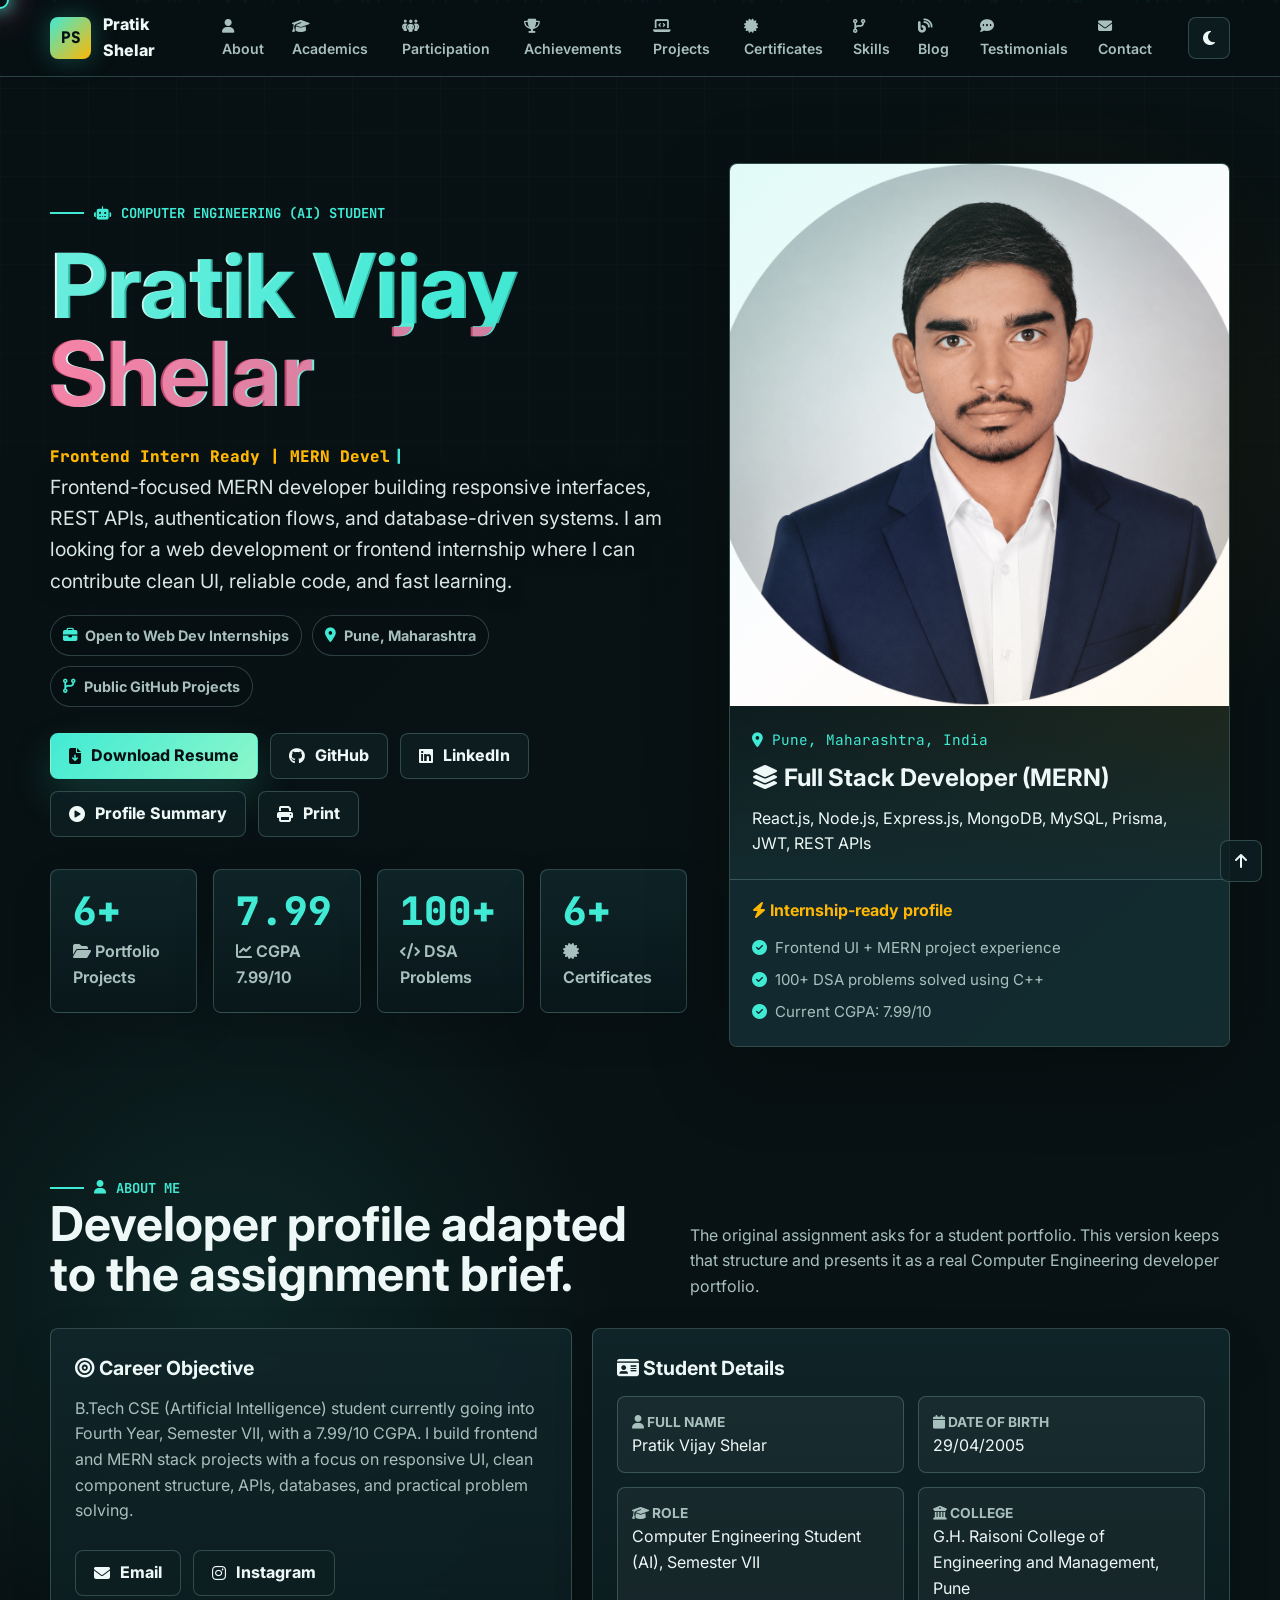
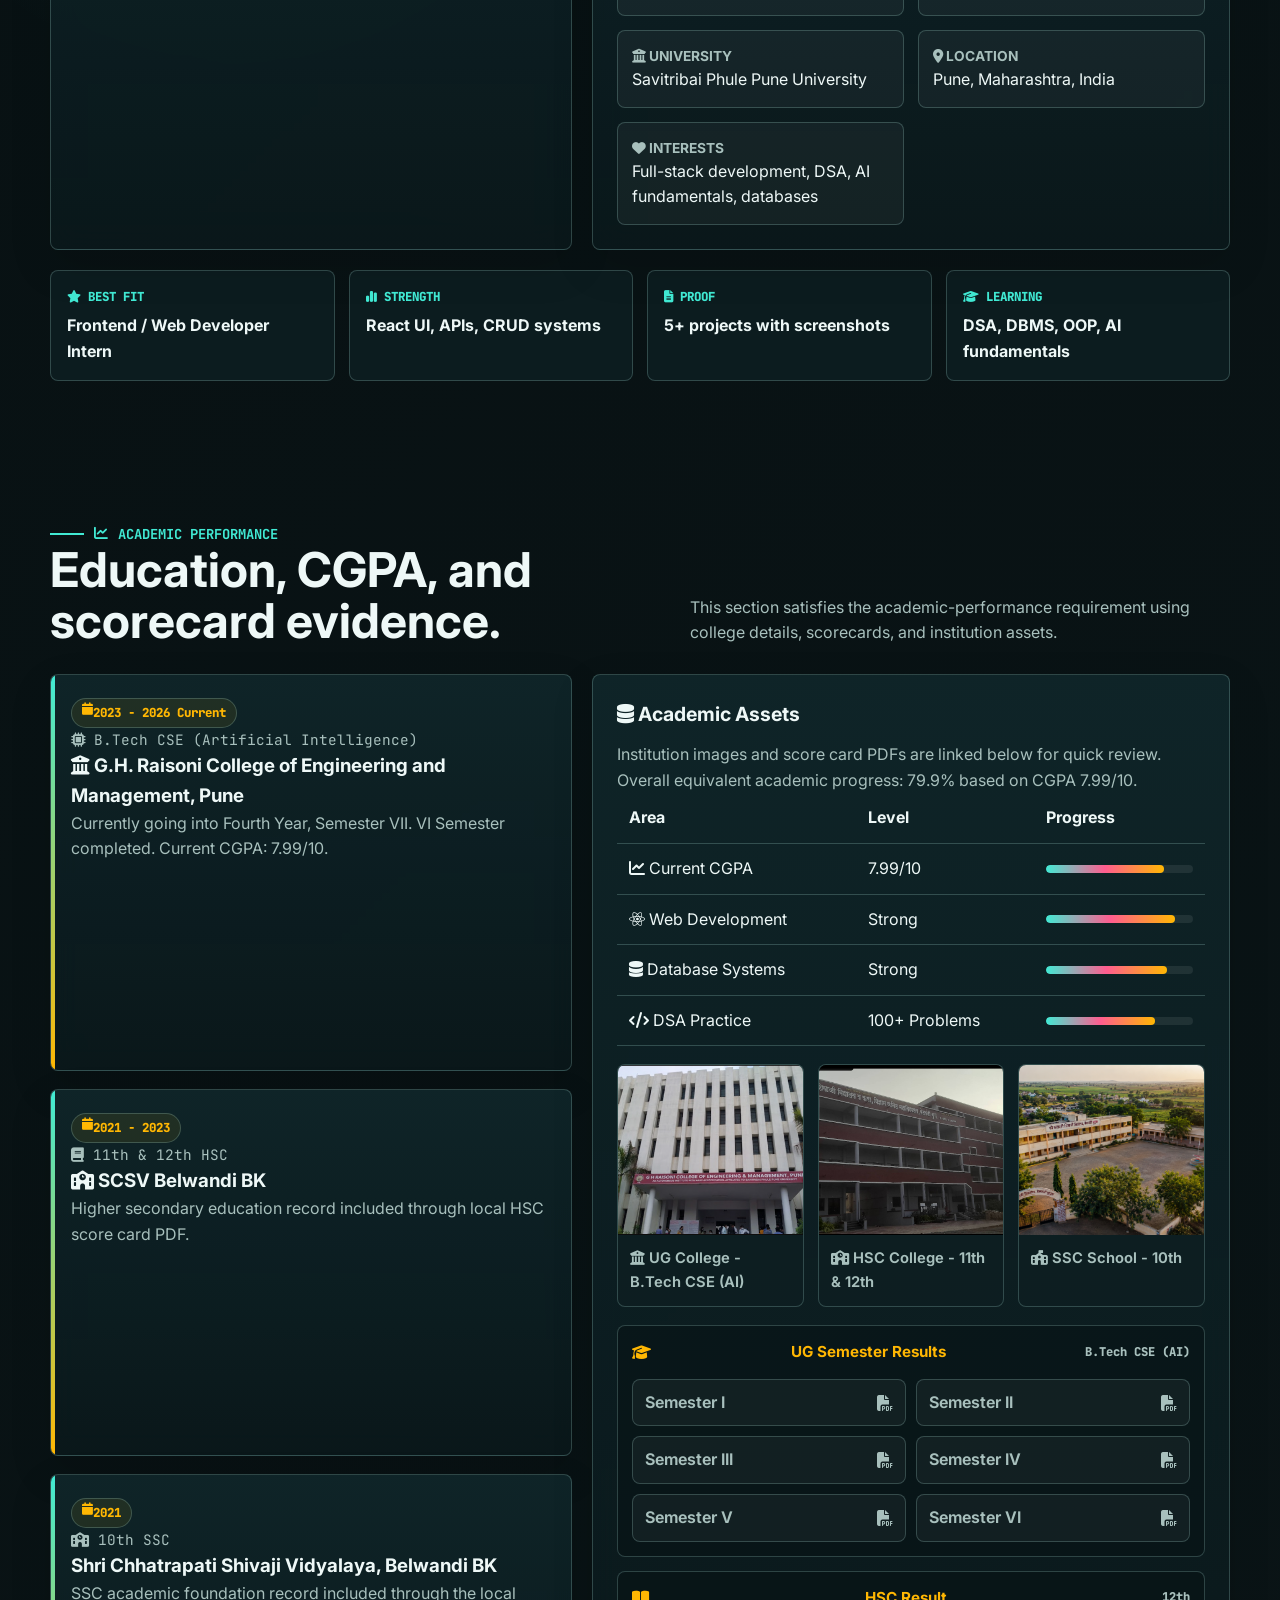
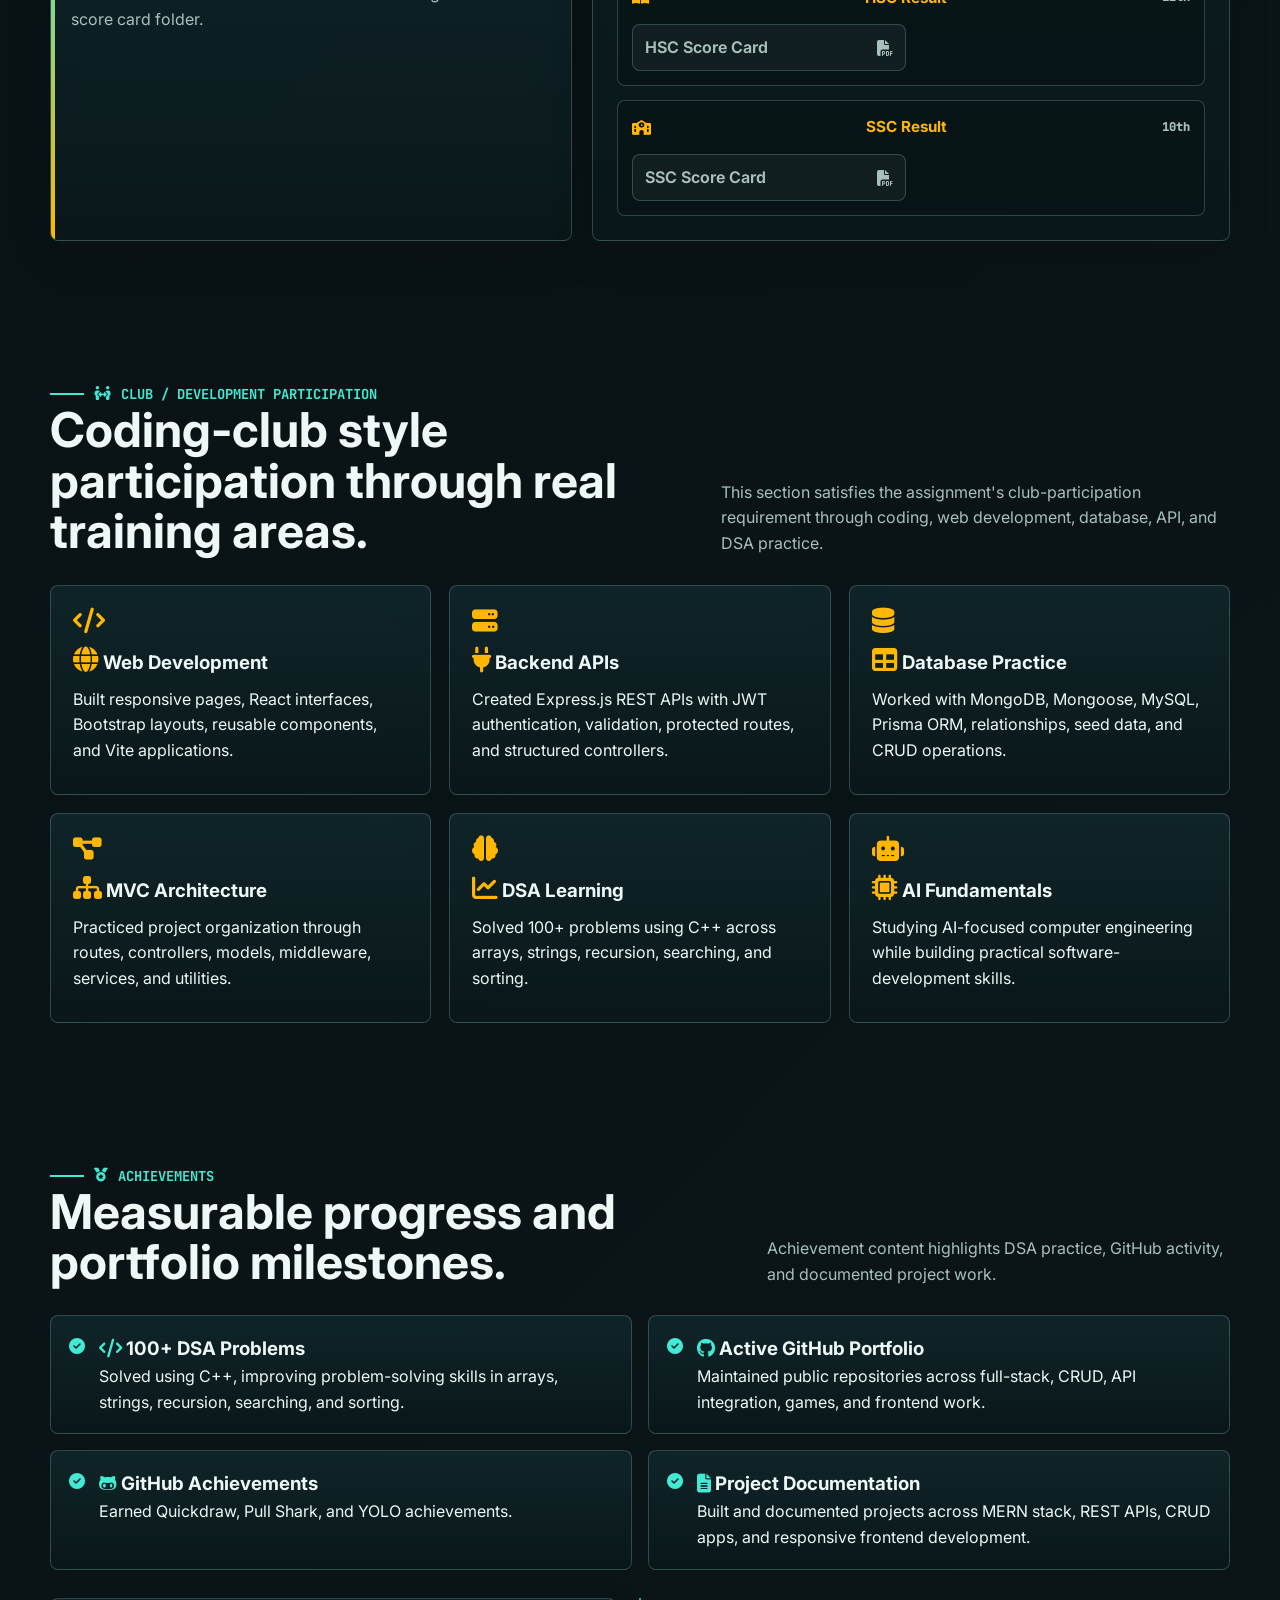
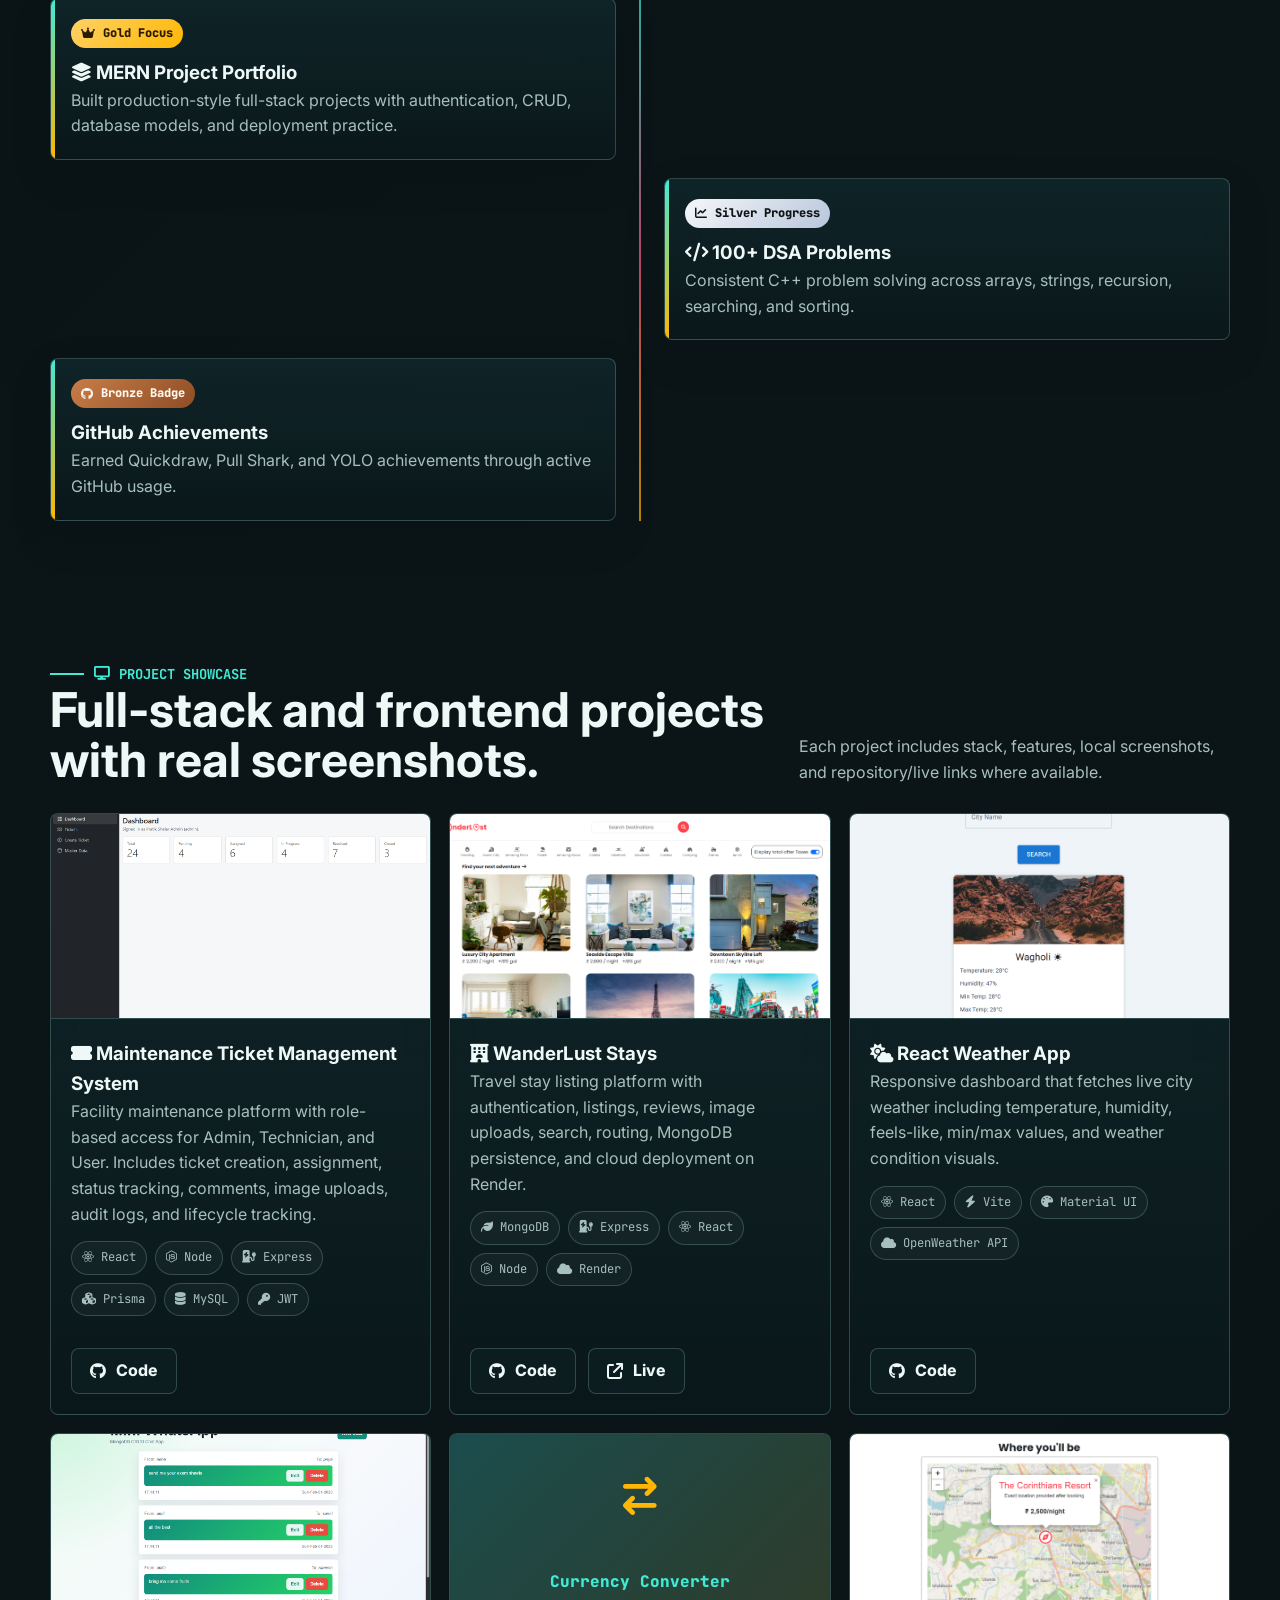
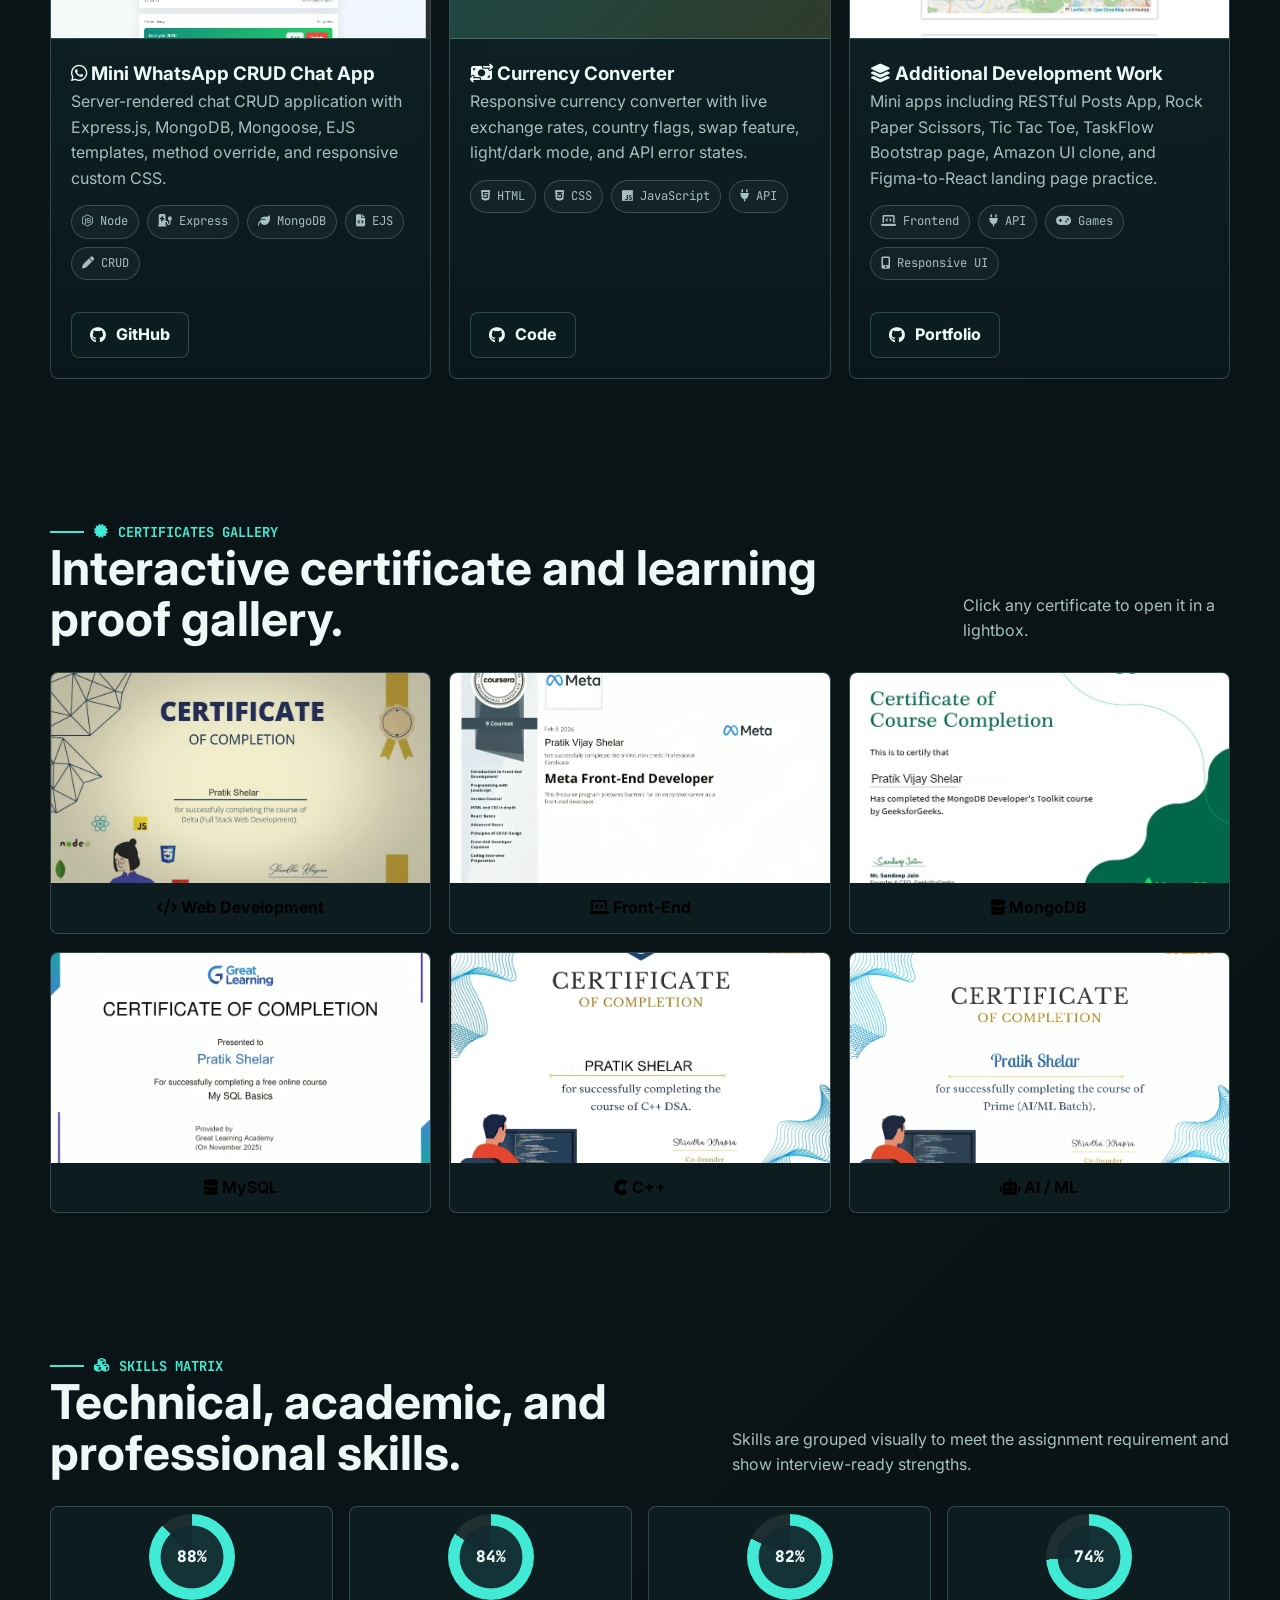
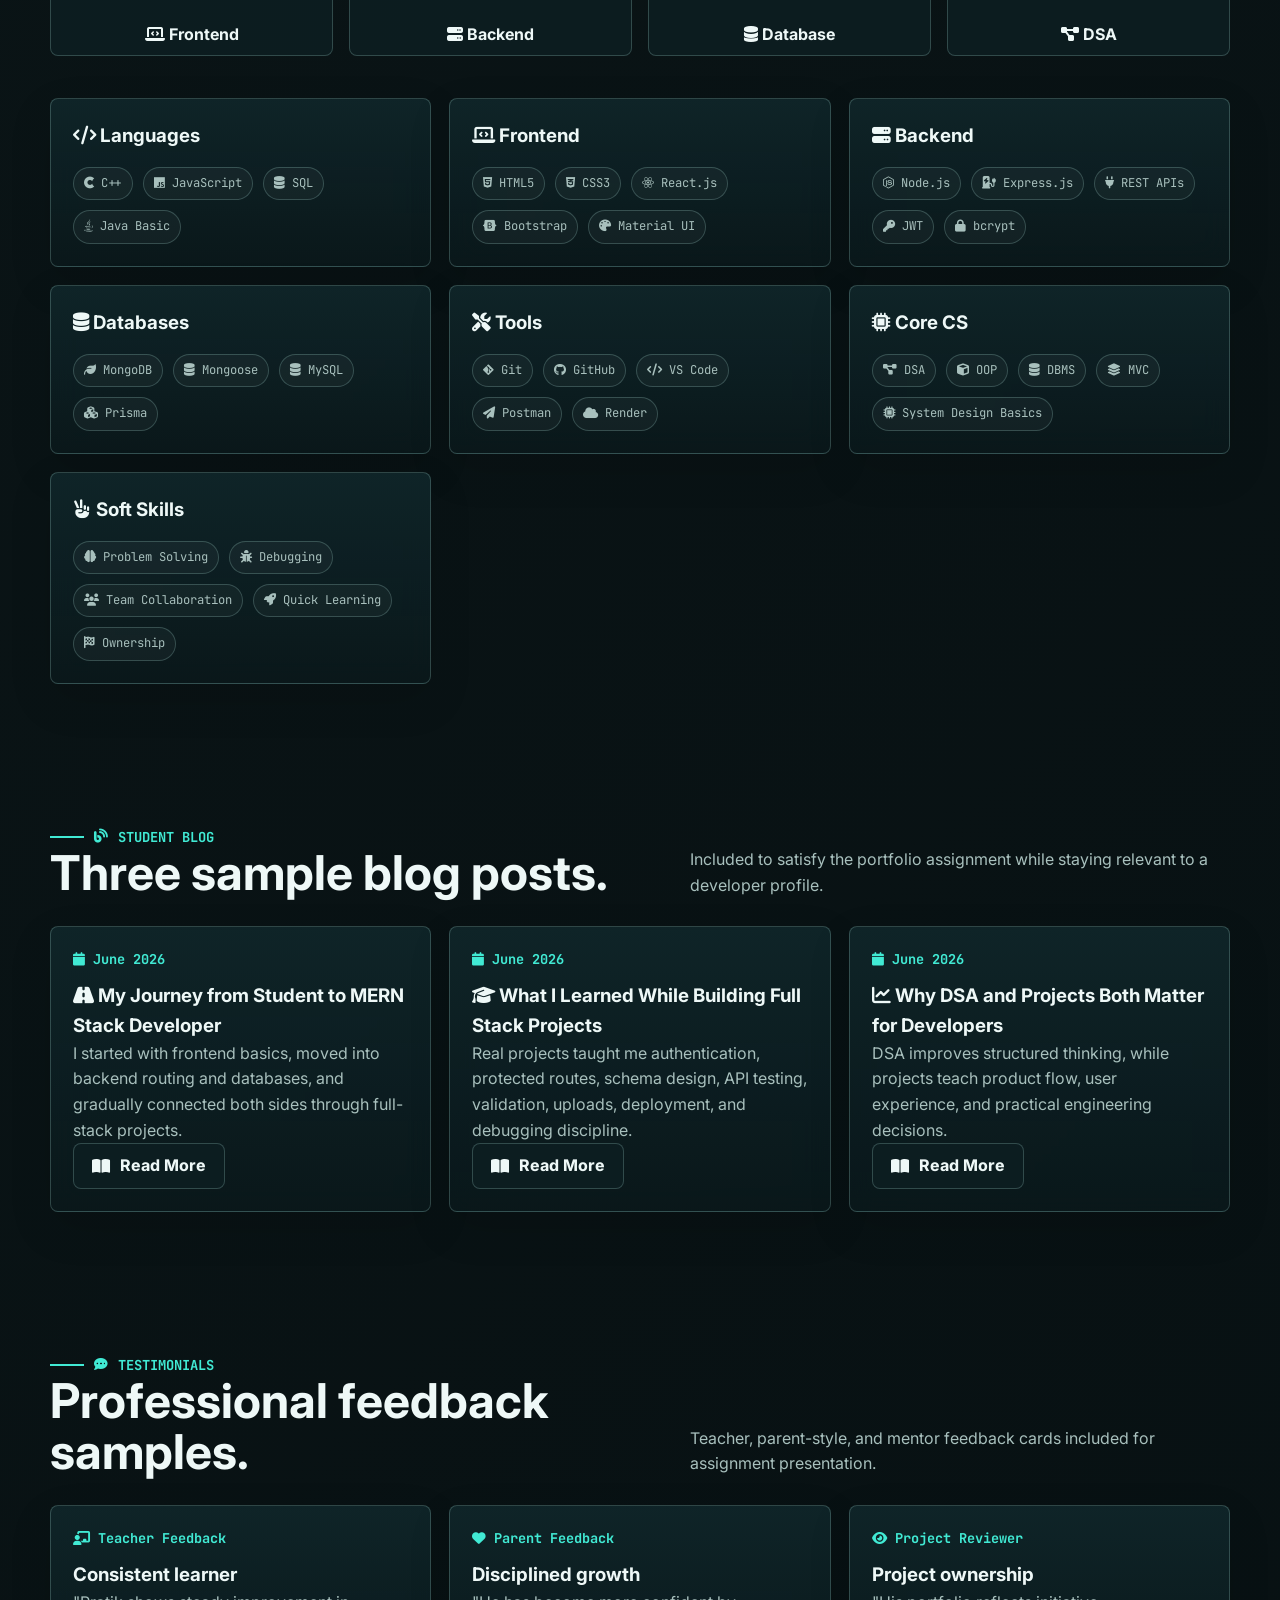
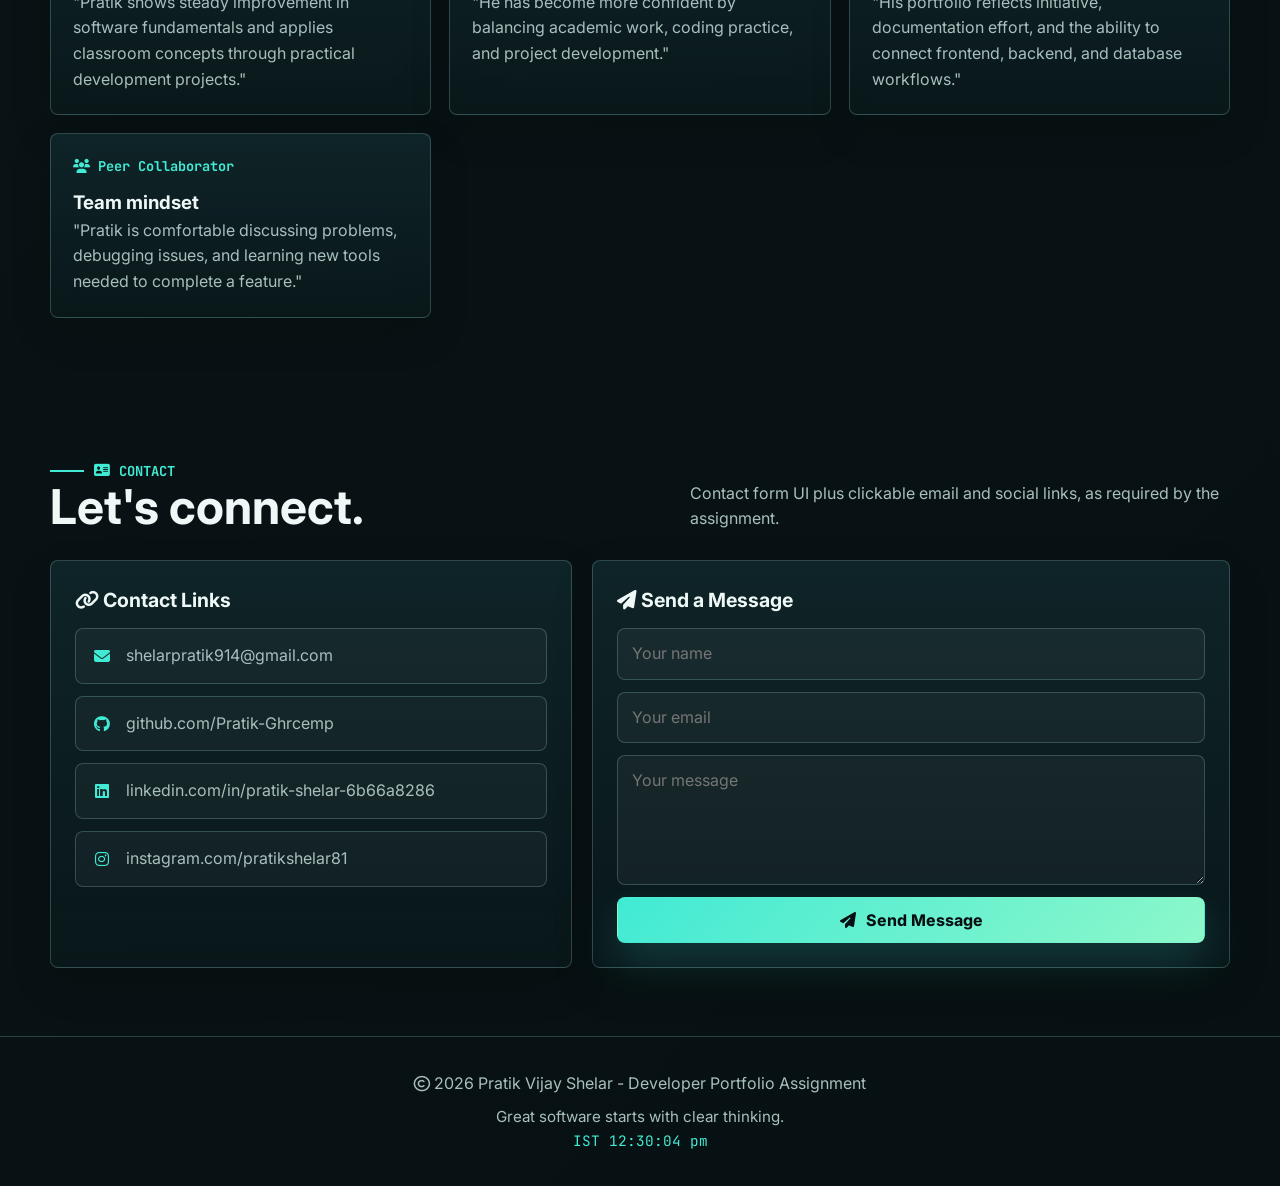
==== index.html @ c3dd932e "Initial commit" ====
﻿<!DOCTYPE html>
<html lang="en">
<head>
  <meta charset="UTF-8">
  <meta name="viewport" content="width=device-width, initial-scale=1.0">
  <title>Pratik Vijay Shelar | MERN Stack Developer Portfolio</title>
  <meta name="description" content="Professional portfolio of Pratik Vijay Shelar, Computer Engineering student, MERN stack developer, and DSA learner.">
  <link rel="preconnect" href="https://fonts.googleapis.com">
  <link rel="preconnect" href="https://fonts.gstatic.com" crossorigin>
  <link href="https://fonts.googleapis.com/css2?family=Inter:wght@400;500;600;700;800&family=JetBrains+Mono:wght@500;700&display=swap" rel="stylesheet">
  <link rel="stylesheet" href="https://cdnjs.cloudflare.com/ajax/libs/font-awesome/6.5.1/css/all.min.css">
    <link rel="stylesheet" href="css/style.css">
</head>
<body>
  <canvas id="spaceCanvas" aria-hidden="true"></canvas>
  <div class="particle-field" id="particleField" aria-hidden="true"></div>
  <div class="laser-cursor" id="laserCursor" aria-hidden="true"></div>
  <nav class="nav">
    <div class="container nav-inner">
      <a class="brand" href="#home" aria-label="Go to home">
        <span class="brand-mark">PS</span>
        <span>Pratik Shelar</span>
      </a>
      <ul class="nav-links" id="navLinks">
        <li><a href="#about"><i class="fas fa-user"></i> About</a></li>
        <li><a href="#academics"><i class="fas fa-graduation-cap"></i> Academics</a></li>
        <li><a href="#journey"><i class="fas fa-people-group"></i> Participation</a></li>
        <li><a href="#achievements"><i class="fas fa-trophy"></i> Achievements</a></li>
        <li><a href="#projects"><i class="fas fa-laptop-code"></i> Projects</a></li>
        <li><a href="#certificates"><i class="fas fa-certificate"></i> Certificates</a></li>
        <li><a href="#skills"><i class="fas fa-code-branch"></i> Skills</a></li>
        <li><a href="#blog"><i class="fas fa-blog"></i> Blog</a></li>
        <li><a href="#testimonials"><i class="fas fa-comment-dots"></i> Testimonials</a></li>
        <li><a href="#contact"><i class="fas fa-envelope"></i> Contact</a></li>
      </ul>
      <div class="nav-actions">
        <button class="icon-btn" id="themeToggle" type="button" aria-label="Toggle theme" title="Toggle theme"><i class="fa-solid fa-moon"></i></button>
        <button class="menu-btn" id="menuBtn" type="button" aria-label="Open menu" title="Menu"><i class="fa-solid fa-bars"></i></button>
      </div>
    </div>
  </nav>

  <main id="home">
    <section class="hero">
      <div class="container hero-grid">
        <div>
          <p class="eyebrow"><i class="fas fa-robot"></i> Computer Engineering (AI) student</p>
          <div class="mobile-profile-chip" aria-label="Student profile preview">
            <img src="assets/images/profile/pratik-shelar-profile.png" alt="Pratik Vijay Shelar profile thumbnail">
            <span>Pratik Shelar</span>
          </div>
          <h1><span class="gradient-text glitch" data-text="Pratik Vijay Shelar">Pratik Vijay Shelar</span></h1>
          <div class="typing-line" id="typingLine" aria-label="Typing role animation"></div>
          <p class="lead">
            Frontend-focused MERN developer building responsive interfaces, REST APIs, authentication flows, and database-driven systems. I am looking for a web development or frontend internship where I can contribute clean UI, reliable code, and fast learning.
          </p>
          <div class="hero-badges" aria-label="Portfolio highlights">
            <span class="hero-badge"><i class="fa-solid fa-briefcase"></i> Open to Web Dev Internships</span>
            <span class="hero-badge"><i class="fa-solid fa-location-dot"></i> Pune, Maharashtra</span>
            <span class="hero-badge"><i class="fa-solid fa-code-branch"></i> Public GitHub Projects</span>
          </div>
          <div class="hero-actions">
            <a class="btn btn-primary" href="assets/docs/resume/pratik-shelar-resume.pdf" download><i class="fa-solid fa-file-arrow-down"></i> Download Resume</a>
            <a class="btn btn-outline" href="https://github.com/Pratik-Ghrcemp" target="_blank" rel="noreferrer"><i class="fa-brands fa-github"></i> GitHub</a>
            <a class="btn btn-outline" href="https://www.linkedin.com/in/pratik-shelar-6b66a8286/" target="_blank" rel="noreferrer"><i class="fa-brands fa-linkedin"></i> LinkedIn</a>
            <button class="btn btn-outline" id="videoBtn" type="button"><i class="fa-solid fa-circle-play"></i> Profile Summary</button>
            <button class="btn btn-outline" id="printBtn" type="button"><i class="fa-solid fa-print"></i> Print</button>
          </div>
          <div class="stats-grid" aria-label="Quick statistics">
            <div class="stat-card"><div class="stat-number" data-count="6">0</div><div class="stat-label"><i class="fas fa-folder-open"></i> Portfolio Projects</div></div>
            <div class="stat-card"><div class="stat-number" data-count="799">0</div><div class="stat-label"><i class="fas fa-chart-line"></i> CGPA 7.99/10</div></div>
            <div class="stat-card"><div class="stat-number" data-count="100">0</div><div class="stat-label"><i class="fas fa-code"></i> DSA Problems</div></div>
            <div class="stat-card"><div class="stat-number" data-count="6">0</div><div class="stat-label"><i class="fas fa-certificate"></i> Certificates</div></div>
          </div>
        </div>
        <aside class="profile-panel">
          <img class="profile-photo" src="assets/images/profile/pratik-shelar-profile.png" alt="Pratik Vijay Shelar profile photograph">
          <div class="profile-info">
            <p class="mono"><i class="fas fa-map-marker-alt"></i> Pune, Maharashtra, India</p>
            <h2><i class="fas fa-layer-group"></i> Full Stack Developer (MERN)</h2>
            <p>React.js, Node.js, Express.js, MongoDB, MySQL, Prisma, JWT, REST APIs</p>
          </div>
          <div class="availability-card">
            <strong><i class="fas fa-bolt"></i> Internship-ready profile</strong>
            <div class="mini-list">
              <span><i class="fa-solid fa-circle-check"></i> Frontend UI + MERN project experience</span>
              <span><i class="fa-solid fa-circle-check"></i> 100+ DSA problems solved using C++</span>
              <span><i class="fa-solid fa-circle-check"></i> Current CGPA: 7.99/10</span>
            </div>
          </div>
        </aside>
      </div>
    </section>

    <section id="about">
      <div class="container">
        <div class="section-head">
          <div>
            <p class="eyebrow"><i class="fas fa-user"></i> About me</p>
            <h2 class="section-title">Developer profile adapted to the assignment brief.</h2>
          </div>
          <p class="section-note">The original assignment asks for a student portfolio. This version keeps that structure and presents it as a real Computer Engineering developer portfolio.</p>
        </div>
        <div class="two-col">
          <div class="card">
            <h3><i class="fas fa-bullseye"></i> Career Objective</h3>
            <p>B.Tech CSE (Artificial Intelligence) student currently going into Fourth Year, Semester VII, with a 7.99/10 CGPA. I build frontend and MERN stack projects with a focus on responsive UI, clean component structure, APIs, databases, and practical problem solving.</p>
            <div class="social-row">
              <a class="btn btn-outline" href="mailto:shelarpratik914@gmail.com"><i class="fa-solid fa-envelope"></i> Email</a>
              <a class="btn btn-outline" href="https://www.instagram.com/pratikshelar81/" target="_blank" rel="noreferrer"><i class="fa-brands fa-instagram"></i> Instagram</a>
            </div>
          </div>
          <div class="card">
            <h3><i class="fas fa-id-card"></i> Student Details</h3>
            <div class="info-grid">
              <div class="info-item"><span><i class="fas fa-user"></i> Full Name</span>Pratik Vijay Shelar</div>
              <div class="info-item"><span><i class="fas fa-calendar"></i> Date of Birth</span>29/04/2005</div>
              <div class="info-item"><span><i class="fas fa-graduation-cap"></i> Role</span>Computer Engineering Student (AI), Semester VII</div>
              <div class="info-item"><span><i class="fas fa-university"></i> College</span>G.H. Raisoni College of Engineering and Management, Pune</div>
              <div class="info-item"><span><i class="fas fa-building-columns"></i> University</span>Savitribai Phule Pune University</div>
              <div class="info-item"><span><i class="fas fa-location-dot"></i> Location</span>Pune, Maharashtra, India</div>
              <div class="info-item"><span><i class="fas fa-heart"></i> Interests</span>Full-stack development, DSA, AI fundamentals, databases</div>
            </div>
          </div>
        </div>
        <div class="recruiter-panel" aria-label="Recruiter snapshot">
          <div class="recruiter-item"><span><i class="fas fa-star"></i> Best fit</span><strong>Frontend / Web Developer Intern</strong></div>
          <div class="recruiter-item"><span><i class="fas fa-chart-simple"></i> Strength</span><strong>React UI, APIs, CRUD systems</strong></div>
          <div class="recruiter-item"><span><i class="fas fa-file-alt"></i> Proof</span><strong>5+ projects with screenshots</strong></div>
          <div class="recruiter-item"><span><i class="fas fa-graduation-cap"></i> Learning</span><strong>DSA, DBMS, OOP, AI fundamentals</strong></div>
        </div>
      </div>
    </section>

    <section id="academics">
      <div class="container">
        <div class="section-head">
          <div>
            <p class="eyebrow"><i class="fas fa-chart-line"></i> Academic performance</p>
            <h2 class="section-title">Education, CGPA, and scorecard evidence.</h2>
          </div>
          <p class="section-note">This section satisfies the academic-performance requirement using college details, scorecards, and institution assets.</p>
        </div>
        <div class="two-col">
          <div class="timeline">
            <article class="timeline-card">
              <span class="year-pill"><i class="fas fa-calendar"></i> 2023 - 2026 Current</span>
              <p class="mono"><i class="fas fa-microchip"></i> B.Tech CSE (Artificial Intelligence)</p>
              <h3><i class="fas fa-university"></i> G.H. Raisoni College of Engineering and Management, Pune</h3>
              <p>Currently going into Fourth Year, Semester VII. VI Semester completed. Current CGPA: 7.99/10.</p>
            </article>
            <article class="timeline-card">
              <span class="year-pill"><i class="fas fa-calendar"></i> 2021 - 2023</span>
              <p class="mono"><i class="fas fa-book"></i> 11th & 12th HSC</p>
              <h3><i class="fas fa-school"></i> SCSV Belwandi BK</h3>
              <p>Higher secondary education record included through local HSC score card PDF.</p>
            </article>
            <article class="timeline-card">
              <span class="year-pill"><i class="fas fa-calendar"></i> 2021</span>
              <p class="mono"><i class="fas fa-school"></i> 10th SSC</p>
              <h3>Shri Chhatrapati Shivaji Vidyalaya, Belwandi BK</h3>
              <p>SSC academic foundation record included through the local score card folder.</p>
            </article>
          </div>
          <div class="card">
            <h3><i class="fas fa-database"></i> Academic Assets</h3>
            <p>Institution images and score card PDFs are linked below for quick review. Overall equivalent academic progress: 79.9% based on CGPA 7.99/10.</p>
            <table class="subject-table" aria-label="Academic progress table">
              <thead>
                <tr><th>Area</th><th>Level</th><th>Progress</th></tr>
              </thead>
              <tbody>
                <tr><td><i class="fas fa-chart-line"></i> Current CGPA</td><td>7.99/10</td><td><div class="bar"><span style="--value: 79.9%"></span></div></td></tr>
                <tr><td><i class="fab fa-react"></i> Web Development</td><td>Strong</td><td><div class="bar"><span style="--value: 88%"></span></div></td></tr>
                <tr><td><i class="fas fa-database"></i> Database Systems</td><td>Strong</td><td><div class="bar"><span style="--value: 82%"></span></div></td></tr>
                <tr><td><i class="fas fa-code"></i> DSA Practice</td><td>100+ Problems</td><td><div class="bar"><span style="--value: 74%"></span></div></td></tr>
              </tbody>
            </table>
            <div class="image-strip">
              <div class="image-tile">
                <img src="assets/images/institutions/ug-college.png" alt="G.H. Raisoni College institution image">
                <span><i class="fas fa-university"></i> UG College - B.Tech CSE (AI)</span>
              </div>
              <div class="image-tile">
                <img src="assets/images/institutions/hsc-college.png" alt="HSC college institution image">
                <span><i class="fas fa-school"></i> HSC College - 11th & 12th</span>
              </div>
              <div class="image-tile">
                <img src="assets/images/institutions/ssc-school.png" alt="SSC school institution image">
                <span><i class="fas fa-school-flag"></i> SSC School - 10th</span>
              </div>
            </div>
            <div class="result-groups" aria-label="Ordered academic result links">
              <div class="result-group">
                <h4><i class="fas fa-graduation-cap"></i> UG Semester Results <span>B.Tech CSE (AI)</span></h4>
                <div class="scorecard-links">
                  <a href="assets/docs/scorecards/semester-1.pdf" target="_blank" rel="noreferrer">Semester I <i class="fa-solid fa-file-pdf"></i></a>
                  <a href="assets/docs/scorecards/semester-2.pdf" target="_blank" rel="noreferrer">Semester II <i class="fa-solid fa-file-pdf"></i></a>
                  <a href="assets/docs/scorecards/semester-3.pdf" target="_blank" rel="noreferrer">Semester III <i class="fa-solid fa-file-pdf"></i></a>
                  <a href="assets/docs/scorecards/semester-4.pdf" target="_blank" rel="noreferrer">Semester IV <i class="fa-solid fa-file-pdf"></i></a>
                  <a href="assets/docs/scorecards/semester-5.pdf" target="_blank" rel="noreferrer">Semester V <i class="fa-solid fa-file-pdf"></i></a>
                  <a href="assets/docs/scorecards/semester-6.pdf" target="_blank" rel="noreferrer">Semester VI <i class="fa-solid fa-file-pdf"></i></a>
                </div>
              </div>
              <div class="result-group">
                <h4><i class="fas fa-book-open"></i> HSC Result <span>12th</span></h4>
                <div class="scorecard-links">
                  <a href="assets/docs/scorecards/hsc.pdf" target="_blank" rel="noreferrer">HSC Score Card <i class="fa-solid fa-file-pdf"></i></a>
                </div>
              </div>
              <div class="result-group">
                <h4><i class="fas fa-school"></i> SSC Result <span>10th</span></h4>
                <div class="scorecard-links">
                  <a href="assets/docs/scorecards/ssc.pdf" target="_blank" rel="noreferrer">SSC Score Card <i class="fa-solid fa-file-pdf"></i></a>
                </div>
              </div>
            </div>
          </div>
        </div>
      </div>
    </section>

    <section id="journey">
      <div class="container">
        <div class="section-head">
          <div>
            <p class="eyebrow"><i class="fas fa-people-arrows"></i> Club / development participation</p>
            <h2 class="section-title">Coding-club style participation through real training areas.</h2>
          </div>
          <p class="section-note">This section satisfies the assignment's club-participation requirement through coding, web development, database, API, and DSA practice.</p>
        </div>
        <div class="journey-grid">
          <article class="journey-card"><i class="fa-solid fa-code"></i><h3><i class="fas fa-globe"></i> Web Development</h3><p>Built responsive pages, React interfaces, Bootstrap layouts, reusable components, and Vite applications.</p></article>
          <article class="journey-card"><i class="fa-solid fa-server"></i><h3><i class="fas fa-plug"></i> Backend APIs</h3><p>Created Express.js REST APIs with JWT authentication, validation, protected routes, and structured controllers.</p></article>
          <article class="journey-card"><i class="fa-solid fa-database"></i><h3><i class="fas fa-table"></i> Database Practice</h3><p>Worked with MongoDB, Mongoose, MySQL, Prisma ORM, relationships, seed data, and CRUD operations.</p></article>
          <article class="journey-card"><i class="fa-solid fa-diagram-project"></i><h3><i class="fas fa-sitemap"></i> MVC Architecture</h3><p>Practiced project organization through routes, controllers, models, middleware, services, and utilities.</p></article>
          <article class="journey-card"><i class="fa-solid fa-brain"></i><h3><i class="fas fa-chart-line"></i> DSA Learning</h3><p>Solved 100+ problems using C++ across arrays, strings, recursion, searching, and sorting.</p></article>
          <article class="journey-card"><i class="fa-solid fa-robot"></i><h3><i class="fas fa-microchip"></i> AI Fundamentals</h3><p>Studying AI-focused computer engineering while building practical software-development skills.</p></article>
        </div>
      </div>
    </section>

    <section id="achievements">
      <div class="container">
        <div class="section-head">
          <div>
            <p class="eyebrow"><i class="fas fa-medal"></i> Achievements</p>
            <h2 class="section-title">Measurable progress and portfolio milestones.</h2>
          </div>
          <p class="section-note">Achievement content highlights DSA practice, GitHub activity, and documented project work.</p>
        </div>
        <div class="achievement-list">
          <div class="achievement-item"><i class="fa-solid fa-check-circle"></i><div><h3><i class="fas fa-code"></i> 100+ DSA Problems</h3><p>Solved using C++, improving problem-solving skills in arrays, strings, recursion, searching, and sorting.</p></div></div>
          <div class="achievement-item"><i class="fa-solid fa-check-circle"></i><div><h3><i class="fab fa-github"></i> Active GitHub Portfolio</h3><p>Maintained public repositories across full-stack, CRUD, API integration, games, and frontend work.</p></div></div>
          <div class="achievement-item"><i class="fa-solid fa-check-circle"></i><div><h3><i class="fab fa-github-alt"></i> GitHub Achievements</h3><p>Earned Quickdraw, Pull Shark, and YOLO achievements.</p></div></div>
          <div class="achievement-item"><i class="fa-solid fa-check-circle"></i><div><h3><i class="fas fa-file-alt"></i> Project Documentation</h3><p>Built and documented projects across MERN stack, REST APIs, CRUD apps, and responsive frontend development.</p></div></div>
        </div>
        <div class="timeline alt" style="margin-top: 28px;">
          <article class="timeline-card"><span class="medal gold"><i class="fas fa-crown"></i> Gold Focus</span><h3><i class="fas fa-layer-group"></i> MERN Project Portfolio</h3><p>Built production-style full-stack projects with authentication, CRUD, database models, and deployment practice.</p></article>
          <article class="timeline-card"><span class="medal silver"><i class="fas fa-chart-line"></i> Silver Progress</span><h3><i class="fas fa-code"></i> 100+ DSA Problems</h3><p>Consistent C++ problem solving across arrays, strings, recursion, searching, and sorting.</p></article>
          <article class="timeline-card"><span class="medal bronze"><i class="fab fa-github"></i> Bronze Badge</span><h3>GitHub Achievements</h3><p>Earned Quickdraw, Pull Shark, and YOLO achievements through active GitHub usage.</p></article>
        </div>
      </div>
    </section>

    <section id="projects">
      <div class="container">
        <div class="section-head">
          <div>
            <p class="eyebrow"><i class="fas fa-display"></i> Project showcase</p>
            <h2 class="section-title">Full-stack and frontend projects with real screenshots.</h2>
          </div>
          <p class="section-note">Each project includes stack, features, local screenshots, and repository/live links where available.</p>
        </div>
        <div class="project-grid">
          <article class="project-card" data-back="Role-based dashboard, ticket lifecycle, JWT auth, Prisma models, MySQL relations, upload support, and admin workflows.">
            <img src="assets/images/projects/maintenance-ticket-management/dashboard.png" alt="Maintenance ticket management dashboard">
            <div class="project-body">
              <h3><i class="fas fa-ticket-alt"></i> Maintenance Ticket Management System</h3>
              <p>Facility maintenance platform with role-based access for Admin, Technician, and User. Includes ticket creation, assignment, status tracking, comments, image uploads, audit logs, and lifecycle tracking.</p>
              <div class="tags"><span class="tag"><i class="fab fa-react"></i> React</span><span class="tag"><i class="fab fa-node-js"></i> Node</span><span class="tag"><i class="fas fa-charging-station"></i> Express</span><span class="tag"><i class="fas fa-cubes"></i> Prisma</span><span class="tag"><i class="fas fa-database"></i> MySQL</span><span class="tag"><i class="fas fa-key"></i> JWT</span></div>
              <div class="project-actions"><a class="btn btn-outline" href="https://github.com/Pratik-Ghrcemp/maintenance-ticket-management-web-application" target="_blank" rel="noreferrer"><i class="fa-brands fa-github"></i> Code</a></div>
            </div>
          </article>
          <article class="project-card" data-back="Travel listing platform with auth, listings, reviews, image uploads, maps, MongoDB persistence, and Render deployment.">
            <img src="assets/images/projects/wanderlust-stays/listings-feed.png" alt="WanderLust listings feed">
            <div class="project-body">
              <h3><i class="fas fa-hotel"></i> WanderLust Stays</h3>
              <p>Travel stay listing platform with authentication, listings, reviews, image uploads, search, routing, MongoDB persistence, and cloud deployment on Render.</p>
              <div class="tags"><span class="tag"><i class="fas fa-leaf"></i> MongoDB</span><span class="tag"><i class="fas fa-charging-station"></i> Express</span><span class="tag"><i class="fab fa-react"></i> React</span><span class="tag"><i class="fab fa-node-js"></i> Node</span><span class="tag"><i class="fas fa-cloud"></i> Render</span></div>
              <div class="project-actions"><a class="btn btn-outline" href="https://github.com/Pratik-Ghrcemp/WanderLust-Stays" target="_blank" rel="noreferrer"><i class="fa-brands fa-github"></i> Code</a><a class="btn btn-outline" href="https://wanderlust-stays-i4o9.onrender.com" target="_blank" rel="noreferrer"><i class="fa-solid fa-arrow-up-right-from-square"></i> Live</a></div>
            </div>
          </article>
          <article class="project-card" data-back="Live weather search with OpenWeather API, Material UI cards, dynamic weather visuals, loading states, and error handling.">
            <img src="assets/images/projects/react-weather-app/sunny.png" alt="React weather app sunny preview">
            <div class="project-body">
              <h3><i class="fas fa-cloud-sun"></i> React Weather App</h3>
              <p>Responsive dashboard that fetches live city weather including temperature, humidity, feels-like, min/max values, and weather condition visuals.</p>
              <div class="tags"><span class="tag"><i class="fab fa-react"></i> React</span><span class="tag"><i class="fas fa-bolt"></i> Vite</span><span class="tag"><i class="fas fa-palette"></i> Material UI</span><span class="tag"><i class="fas fa-cloud"></i> OpenWeather API</span></div>
              <div class="project-actions"><a class="btn btn-outline" href="https://github.com/Pratik-Ghrcemp/react-weather-app" target="_blank" rel="noreferrer"><i class="fa-brands fa-github"></i> Code</a></div>
            </div>
          </article>
          <article class="project-card" data-back="MongoDB CRUD chat app with Express routes, EJS views, method override, timestamps, and responsive WhatsApp-style UI.">
            <img src="assets/images/projects/mini-whatsapp/code-output.png" alt="Mini WhatsApp CRUD app output">
            <div class="project-body">
              <h3><i class="fab fa-whatsapp"></i> Mini WhatsApp CRUD Chat App</h3>
              <p>Server-rendered chat CRUD application with Express.js, MongoDB, Mongoose, EJS templates, method override, and responsive custom CSS.</p>
              <div class="tags"><span class="tag"><i class="fab fa-node-js"></i> Node</span><span class="tag"><i class="fas fa-charging-station"></i> Express</span><span class="tag"><i class="fas fa-leaf"></i> MongoDB</span><span class="tag"><i class="fas fa-file-code"></i> EJS</span><span class="tag"><i class="fas fa-pen"></i> CRUD</span></div>
              <div class="project-actions"><a class="btn btn-outline" href="https://github.com/Pratik-Ghrcemp" target="_blank" rel="noreferrer"><i class="fa-brands fa-github"></i> GitHub</a></div>
            </div>
          </article>
          <article class="project-card" data-back="API-based currency converter with live rates, swap logic, country flags, dark mode, and error states.">
            <div class="project-visual" role="img" aria-label="Currency Converter project visual">
              <i class="fa-solid fa-arrow-right-arrow-left"></i>
              <span>Currency Converter</span>
            </div>
            <div class="project-body">
              <h3><i class="fas fa-money-bill-transfer"></i> Currency Converter</h3>
              <p>Responsive currency converter with live exchange rates, country flags, swap feature, light/dark mode, and API error states.</p>
              <div class="tags"><span class="tag"><i class="fab fa-html5"></i> HTML</span><span class="tag"><i class="fab fa-css3-alt"></i> CSS</span><span class="tag"><i class="fab fa-js"></i> JavaScript</span><span class="tag"><i class="fas fa-plug"></i> API</span></div>
              <div class="project-actions"><a class="btn btn-outline" href="https://github.com/Pratik-Ghrcemp/CurrencyConverter" target="_blank" rel="noreferrer"><i class="fa-brands fa-github"></i> Code</a></div>
            </div>
          </article>
          <article class="project-card" data-back="Frontend, CRUD, game, Bootstrap, clone, and Figma-to-React practice projects that show consistent learning.">
            <img src="assets/images/projects/wanderlust-stays/location-map.png" alt="WanderLust map feature screenshot">
            <div class="project-body">
              <h3><i class="fas fa-layer-group"></i> Additional Development Work</h3>
              <p>Mini apps including RESTful Posts App, Rock Paper Scissors, Tic Tac Toe, TaskFlow Bootstrap page, Amazon UI clone, and Figma-to-React landing page practice.</p>
              <div class="tags"><span class="tag"><i class="fas fa-laptop-code"></i> Frontend</span><span class="tag"><i class="fas fa-plug"></i> API</span><span class="tag"><i class="fas fa-gamepad"></i> Games</span><span class="tag"><i class="fas fa-mobile-alt"></i> Responsive UI</span></div>
              <div class="project-actions"><a class="btn btn-outline" href="https://github.com/Pratik-Ghrcemp" target="_blank" rel="noreferrer"><i class="fa-brands fa-github"></i> Portfolio</a></div>
            </div>
          </article>
        </div>
      </div>
    </section>

    <section id="certificates">
      <div class="container">
        <div class="section-head">
          <div>
            <p class="eyebrow"><i class="fas fa-certificate"></i> Certificates gallery</p>
            <h2 class="section-title">Interactive certificate and learning proof gallery.</h2>
          </div>
          <p class="section-note">Click any certificate to open it in a lightbox.</p>
        </div>
        <div class="certificate-grid">
          <button class="certificate-card" type="button" data-full="assets/images/certificates/web-development.png"><img src="assets/images/certificates/web-development.png" alt="Web Development certificate"><span><i class="fas fa-code"></i> Web Development</span></button>
          <button class="certificate-card" type="button" data-full="assets/images/certificates/frontend.png"><img src="assets/images/certificates/frontend.png" alt="Front-End certificate"><span><i class="fas fa-laptop-code"></i> Front-End</span></button>
          <button class="certificate-card" type="button" data-full="assets/images/certificates/mongodb.png"><img src="assets/images/certificates/mongodb.png" alt="MongoDB certificate"><span><i class="fas fa-database"></i> MongoDB</span></button>
          <button class="certificate-card" type="button" data-full="assets/images/certificates/mysql.png"><img src="assets/images/certificates/mysql.png" alt="MySQL certificate"><span><i class="fas fa-database"></i> MySQL</span></button>
          <button class="certificate-card" type="button" data-full="assets/images/certificates/cpp.png"><img src="assets/images/certificates/cpp.png" alt="C++ certificate"><span><i class="fab fa-cuttlefish"></i> C++</span></button>
          <button class="certificate-card" type="button" data-full="assets/images/certificates/aiml.png"><img src="assets/images/certificates/aiml.png" alt="AI ML certificate"><span><i class="fas fa-robot"></i> AI / ML</span></button>
        </div>
      </div>
    </section>

    <section id="skills">
      <div class="container">
        <div class="section-head">
          <div>
            <p class="eyebrow"><i class="fas fa-cubes"></i> Skills matrix</p>
            <h2 class="section-title">Technical, academic, and professional skills.</h2>
          </div>
          <p class="section-note">Skills are grouped visually to meet the assignment requirement and show interview-ready strengths.</p>
        </div>
        <div class="skills-grid">
          <div class="rings-grid" style="grid-column: 1 / -1;">
            <div class="skill-ring"><div class="ring" style="--percent: 88">88%</div><strong><i class="fas fa-laptop-code"></i> Frontend</strong></div>
            <div class="skill-ring"><div class="ring" style="--percent: 84">84%</div><strong><i class="fas fa-server"></i> Backend</strong></div>
            <div class="skill-ring"><div class="ring" style="--percent: 82">82%</div><strong><i class="fas fa-database"></i> Database</strong></div>
            <div class="skill-ring"><div class="ring" style="--percent: 74">74%</div><strong><i class="fas fa-diagram-project"></i> DSA</strong></div>
          </div>
          <div class="skill-box"><h3><i class="fas fa-code"></i> Languages</h3><div class="skill-list"><span class="tag"><i class="fab fa-cuttlefish"></i> C++</span><span class="tag"><i class="fab fa-js"></i> JavaScript</span><span class="tag"><i class="fas fa-database"></i> SQL</span><span class="tag"><i class="fab fa-java"></i> Java Basic</span></div></div>
          <div class="skill-box"><h3><i class="fas fa-laptop-code"></i> Frontend</h3><div class="skill-list"><span class="tag"><i class="fab fa-html5"></i> HTML5</span><span class="tag"><i class="fab fa-css3-alt"></i> CSS3</span><span class="tag"><i class="fab fa-react"></i> React.js</span><span class="tag"><i class="fab fa-bootstrap"></i> Bootstrap</span><span class="tag"><i class="fas fa-palette"></i> Material UI</span></div></div>
          <div class="skill-box"><h3><i class="fas fa-server"></i> Backend</h3><div class="skill-list"><span class="tag"><i class="fab fa-node-js"></i> Node.js</span><span class="tag"><i class="fas fa-charging-station"></i> Express.js</span><span class="tag"><i class="fas fa-plug"></i> REST APIs</span><span class="tag"><i class="fas fa-key"></i> JWT</span><span class="tag"><i class="fas fa-lock"></i> bcrypt</span></div></div>
          <div class="skill-box"><h3><i class="fas fa-database"></i> Databases</h3><div class="skill-list"><span class="tag"><i class="fas fa-leaf"></i> MongoDB</span><span class="tag"><i class="fas fa-database"></i> Mongoose</span><span class="tag"><i class="fas fa-database"></i> MySQL</span><span class="tag"><i class="fas fa-cubes"></i> Prisma</span></div></div>
          <div class="skill-box"><h3><i class="fas fa-tools"></i> Tools</h3><div class="skill-list"><span class="tag"><i class="fab fa-git-alt"></i> Git</span><span class="tag"><i class="fab fa-github"></i> GitHub</span><span class="tag"><i class="fas fa-code"></i> VS Code</span><span class="tag"><i class="fas fa-paper-plane"></i> Postman</span><span class="tag"><i class="fas fa-cloud"></i> Render</span></div></div>
          <div class="skill-box"><h3><i class="fas fa-microchip"></i> Core CS</h3><div class="skill-list"><span class="tag"><i class="fas fa-diagram-project"></i> DSA</span><span class="tag"><i class="fas fa-cube"></i> OOP</span><span class="tag"><i class="fas fa-database"></i> DBMS</span><span class="tag"><i class="fas fa-layer-group"></i> MVC</span><span class="tag"><i class="fas fa-microchip"></i> System Design Basics</span></div></div>
          <div class="skill-box"><h3><i class="fas fa-hand-peace"></i> Soft Skills</h3><div class="skill-list"><span class="tag"><i class="fas fa-brain"></i> Problem Solving</span><span class="tag"><i class="fas fa-bug"></i> Debugging</span><span class="tag"><i class="fas fa-users"></i> Team Collaboration</span><span class="tag"><i class="fas fa-rocket"></i> Quick Learning</span><span class="tag"><i class="fas fa-flag-checkered"></i> Ownership</span></div></div>
        </div>
      </div>
    </section>

    <section id="blog">
      <div class="container">
        <div class="section-head">
          <div>
            <p class="eyebrow"><i class="fas fa-blog"></i> Student blog</p>
            <h2 class="section-title">Three sample blog posts.</h2>
          </div>
          <p class="section-note">Included to satisfy the portfolio assignment while staying relevant to a developer profile.</p>
        </div>
        <div class="blog-grid">
          <article class="blog-card"><p class="date"><i class="fas fa-calendar"></i> June 2026</p><h3><i class="fas fa-road"></i> My Journey from Student to MERN Stack Developer</h3><p>I started with frontend basics, moved into backend routing and databases, and gradually connected both sides through full-stack projects.</p><p class="more">This journey helped me understand how UI, APIs, validation, and databases work together in real applications.</p><button class="btn btn-outline read-more" type="button"><i class="fas fa-book-open"></i> Read More</button></article>
          <article class="blog-card"><p class="date"><i class="fas fa-calendar"></i> June 2026</p><h3><i class="fas fa-graduation-cap"></i> What I Learned While Building Full Stack Projects</h3><p>Real projects taught me authentication, protected routes, schema design, API testing, validation, uploads, deployment, and debugging discipline.</p><p class="more">The biggest lesson was that clean structure matters as much as adding features.</p><button class="btn btn-outline read-more" type="button"><i class="fas fa-book-open"></i> Read More</button></article>
          <article class="blog-card"><p class="date"><i class="fas fa-calendar"></i> June 2026</p><h3><i class="fas fa-chart-line"></i> Why DSA and Projects Both Matter for Developers</h3><p>DSA improves structured thinking, while projects teach product flow, user experience, and practical engineering decisions.</p><p class="more">Together, they build both interview confidence and practical engineering maturity.</p><button class="btn btn-outline read-more" type="button"><i class="fas fa-book-open"></i> Read More</button></article>
        </div>
      </div>
    </section>

    <section id="testimonials">
      <div class="container">
        <div class="section-head">
          <div>
            <p class="eyebrow"><i class="fas fa-comment-dots"></i> Testimonials</p>
            <h2 class="section-title">Professional feedback samples.</h2>
          </div>
          <p class="section-note">Teacher, parent-style, and mentor feedback cards included for assignment presentation.</p>
        </div>
        <div class="testimonial-grid">
          <article class="testimonial-card"><p class="role"><i class="fas fa-chalkboard-user"></i> Teacher Feedback</p><h3>Consistent learner</h3><p>"Pratik shows steady improvement in software fundamentals and applies classroom concepts through practical development projects."</p></article>
          <article class="testimonial-card"><p class="role"><i class="fas fa-heart"></i> Parent Feedback</p><h3>Disciplined growth</h3><p>"He has become more confident by balancing academic work, coding practice, and project development."</p></article>
          <article class="testimonial-card"><p class="role"><i class="fas fa-eye"></i> Project Reviewer</p><h3>Project ownership</h3><p>"His portfolio reflects initiative, documentation effort, and the ability to connect frontend, backend, and database workflows."</p></article>
          <article class="testimonial-card"><p class="role"><i class="fas fa-users"></i> Peer Collaborator</p><h3>Team mindset</h3><p>"Pratik is comfortable discussing problems, debugging issues, and learning new tools needed to complete a feature."</p></article>
        </div>
      </div>
    </section>

    <section id="contact">
      <div class="container">
        <div class="section-head">
          <div>
            <p class="eyebrow"><i class="fas fa-address-card"></i> Contact</p>
            <h2 class="section-title">Let's connect.</h2>
          </div>
          <p class="section-note">Contact form UI plus clickable email and social links, as required by the assignment.</p>
        </div>
        <div class="contact-grid">
          <div class="card">
            <h3><i class="fas fa-link"></i> Contact Links</h3>
            <div class="contact-list">
              <a class="contact-link" href="mailto:shelarpratik914@gmail.com"><i class="fa-solid fa-envelope"></i> shelarpratik914@gmail.com</a>
              <a class="contact-link" href="https://github.com/Pratik-Ghrcemp" target="_blank" rel="noreferrer"><i class="fa-brands fa-github"></i> github.com/Pratik-Ghrcemp</a>
              <a class="contact-link" href="https://www.linkedin.com/in/pratik-shelar-6b66a8286/" target="_blank" rel="noreferrer"><i class="fa-brands fa-linkedin"></i> linkedin.com/in/pratik-shelar-6b66a8286</a>
              <a class="contact-link" href="https://www.instagram.com/pratikshelar81/" target="_blank" rel="noreferrer"><i class="fa-brands fa-instagram"></i> instagram.com/pratikshelar81</a>
            </div>
          </div>
          <div class="card">
            <h3><i class="fas fa-paper-plane"></i> Send a Message</h3>
            <form class="contact-form" id="contactForm">
              <input class="field" id="name" type="text" placeholder="Your name" required>
              <input class="field" id="email" type="email" placeholder="Your email" required>
              <textarea class="field" id="message" placeholder="Your message" required></textarea>
              <p class="form-status" id="formStatus" role="status" aria-live="polite"></p>
              <button class="btn btn-primary" type="submit"><i class="fa-solid fa-paper-plane"></i> Send Message</button>
            </form>
          </div>
        </div>
      </div>
    </section>
  </main>

  <footer class="footer">
    <div class="container">
      <p><i class="far fa-copyright"></i> 2026 Pratik Vijay Shelar - Developer Portfolio Assignment</p>
      <p class="quote-line" id="quoteLine"><i class="fas fa-quote-left"></i> </p>
      <p id="liveClock" class="mono"><i class="fas fa-clock"></i> </p>
    </div>
  </footer>

  <div class="floating-actions">
    <button class="icon-btn back-top" id="backTop" type="button" aria-label="Back to top" title="Back to top"><i class="fa-solid fa-arrow-up"></i></button>
  </div>

  <div class="lightbox" id="lightbox" aria-modal="true" role="dialog">
    <button class="icon-btn" id="closeLightbox" type="button" aria-label="Close certificate preview"><i class="fa-solid fa-xmark"></i></button>
    <img id="lightboxImage" src="" alt="Certificate preview">
  </div>

  <div class="intro-modal" id="introModal" aria-modal="true" role="dialog" aria-labelledby="introTitle">
    <button class="icon-btn close-intro" id="closeIntro" type="button" aria-label="Close introduction preview"><i class="fa-solid fa-xmark"></i></button>
    <div class="intro-card">
      <div class="intro-screen"><i class="fa-solid fa-play"></i></div>
      <div class="intro-content">
        <p class="mono"><i class="fas fa-user-tie"></i> Professional profile summary</p>
        <h2 id="introTitle">Hi, I am Pratik Vijay Shelar.</h2>
        <p>I am a Computer Engineering student specializing in AI and a frontend-focused MERN developer. I build responsive interfaces, REST API workflows, authentication-based apps, and database-driven projects. I am currently looking for a web development or frontend internship where I can contribute quickly and keep learning with a real engineering team.</p>
        <div class="hero-actions">
          <a class="btn btn-primary" href="assets/docs/resume/pratik-shelar-resume.pdf" target="_blank" rel="noreferrer"><i class="fa-solid fa-file-lines"></i> View Resume</a>
          <a class="btn btn-outline" href="https://github.com/Pratik-Ghrcemp" target="_blank" rel="noreferrer"><i class="fa-brands fa-github"></i> GitHub</a>
        </div>
      </div>
    </div>
  </div>
  <script src="https://cdnjs.cloudflare.com/ajax/libs/three.js/r128/three.min.js"></script>
  <script src="js/main.js"></script>
  <script src="js/animations.js"></script>
  <script src="js/components.js"></script>
</body>
</html>
---- css/style.css ----
﻿:root {
      --bg: #071012;
      --surface: rgba(14, 31, 35, 0.82);
      --surface-strong: rgba(18, 43, 48, 0.96);
      --text: #eef8f7;
      --muted: #a8c0bd;
      --line: rgba(166, 222, 214, 0.24);
      --primary: #41ead4;
      --secondary: #ffb703;
      --accent: #ff5d8f;
      --success: #77dd77;
      --shadow: 0 24px 80px rgba(0, 0, 0, 0.32);
      --radius: 8px;
    }

    [data-theme="light"] {
      --bg: #eef7f4;
      --surface: rgba(255, 255, 255, 0.86);
      --surface-strong: rgba(255, 255, 255, 0.98);
      --text: #122024;
      --muted: #52656a;
      --line: rgba(31, 69, 75, 0.18);
      --shadow: 0 22px 70px rgba(31, 69, 75, 0.16);
    }

    * {
      box-sizing: border-box;
      margin: 0;
      padding: 0;
    }

    html {
      scroll-behavior: smooth;
    }

    body {
      min-height: 100vh;
      background:
        radial-gradient(circle at 18% 12%, rgba(65, 234, 212, 0.1), transparent 24rem),
        radial-gradient(circle at 82% 4%, rgba(255, 183, 3, 0.07), transparent 22rem),
        linear-gradient(135deg, var(--bg), #0b1517 52%, var(--bg));
      color: var(--text);
      font-family: Inter, system-ui, -apple-system, BlinkMacSystemFont, "Segoe UI", sans-serif;
      line-height: 1.6;
      overflow-x: hidden;
    }

    body.enhanced-cursor {
      cursor: none;
    }

    body::before {
      content: "";
      position: fixed;
      inset: 0;
      pointer-events: none;
      background-image:
        linear-gradient(rgba(255, 255, 255, 0.022) 1px, transparent 1px),
        linear-gradient(90deg, rgba(255, 255, 255, 0.022) 1px, transparent 1px);
      background-size: 44px 44px;
      mask-image: linear-gradient(to bottom, rgba(0, 0, 0, 0.85), transparent);
      z-index: -1;
    }

    #spaceCanvas,
    .particle-field {
      position: fixed;
      inset: 0;
      pointer-events: none;
      z-index: -3;
    }

    #spaceCanvas {
      opacity: 0.48;
    }

    .particle-field {
      z-index: -2;
      overflow: hidden;
    }

    .particle {
      position: absolute;
      width: 3px;
      height: 3px;
      border-radius: 50%;
      background: var(--primary);
      box-shadow: 0 0 8px var(--primary);
      opacity: 0.34;
      animation: floatParticle var(--duration, 14s) linear infinite;
    }

    .laser-cursor {
      position: fixed;
      width: 18px;
      height: 18px;
      border: 2px solid var(--primary);
      border-radius: 50%;
      transform: translate(-50%, -50%);
      pointer-events: none;
      z-index: 200;
      mix-blend-mode: screen;
      box-shadow: 0 0 18px var(--primary), 0 0 34px var(--accent);
    }

    .cursor-dot {
      position: fixed;
      width: 7px;
      height: 7px;
      border-radius: 50%;
      transform: translate(-50%, -50%);
      pointer-events: none;
      z-index: 199;
      background: var(--accent);
      box-shadow: 0 0 14px var(--accent);
      animation: trailFade 0.65s ease forwards;
    }

    a {
      color: inherit;
      text-decoration: none;
    }

    img {
      display: block;
      max-width: 100%;
    }

    button,
    a,
    input,
    textarea {
      font: inherit;
    }

    :focus-visible {
      outline: 3px solid rgba(65, 234, 212, 0.72);
      outline-offset: 3px;
    }

    .container {
      width: min(1180px, calc(100% - 40px));
      margin: 0 auto;
    }

    .nav {
      position: sticky;
      top: 0;
      z-index: 50;
      border-bottom: 1px solid var(--line);
      background: rgba(7, 16, 18, 0.78);
      backdrop-filter: blur(18px);
    }

    [data-theme="light"] .nav {
      background: rgba(238, 247, 244, 0.78);
    }

    .nav-inner {
      display: flex;
      align-items: center;
      justify-content: space-between;
      min-height: 76px;
      gap: 20px;
    }

    .brand {
      display: flex;
      align-items: center;
      gap: 12px;
      font-weight: 800;
      letter-spacing: 0;
    }

    .brand-mark {
      display: grid;
      place-items: center;
      width: 42px;
      height: 42px;
      border-radius: var(--radius);
      background: linear-gradient(135deg, var(--primary), var(--secondary));
      color: #061012;
      font-family: "JetBrains Mono", monospace;
      box-shadow: 0 0 26px rgba(65, 234, 212, 0.28);
    }

    .nav-links {
      display: flex;
      align-items: center;
      gap: 14px;
      list-style: none;
      color: var(--muted);
      font-size: 0.88rem;
      font-weight: 600;
    }

    .nav-links a:hover {
      color: var(--primary);
    }

    .nav-actions {
      display: flex;
      align-items: center;
      gap: 10px;
    }

    .icon-btn,
    .menu-btn {
      display: inline-grid;
      place-items: center;
      width: 42px;
      height: 42px;
      border: 1px solid var(--line);
      border-radius: var(--radius);
      background: var(--surface);
      color: var(--text);
      cursor: pointer;
      transition: transform 0.2s ease, border-color 0.2s ease;
    }

    .icon-btn:hover,
    .menu-btn:hover {
      transform: translateY(-2px);
      border-color: var(--primary);
    }

    .menu-btn {
      display: none;
    }

    .hero {
      padding: 86px 0 56px;
    }

    .hero-grid {
      display: grid;
      grid-template-columns: minmax(0, 1.12fr) minmax(320px, 0.88fr);
      gap: 42px;
      align-items: center;
    }

    .hero-grid > *,
    .two-col > *,
    .contact-grid > * {
      min-width: 0;
    }

    .mobile-profile-chip {
      display: none;
      align-items: center;
      gap: 12px;
      width: fit-content;
      margin-bottom: 18px;
      border: 1px solid var(--line);
      border-radius: var(--radius);
      padding: 9px 12px 9px 9px;
      background: rgba(255, 255, 255, 0.045);
      color: var(--muted);
      font-weight: 750;
    }

    .mobile-profile-chip img {
      width: 52px;
      height: 52px;
      border-radius: 50%;
      object-fit: cover;
      border: 2px solid var(--primary);
    }

    .eyebrow {
      display: inline-flex;
      align-items: center;
      gap: 10px;
      color: var(--primary);
      font-family: "JetBrains Mono", monospace;
      font-size: 0.86rem;
      font-weight: 700;
      text-transform: uppercase;
    }

    .eyebrow::before {
      content: "";
      width: 34px;
      height: 2px;
      background: var(--primary);
    }

    h1 {
      max-width: 780px;
      margin: 18px 0 16px;
      font-size: clamp(2.7rem, 7vw, 5.8rem);
      line-height: 0.98;
      letter-spacing: 0;
    }

    .gradient-text {
      color: transparent;
      position: relative;
      background: linear-gradient(115deg, var(--text), var(--primary) 28%, var(--accent) 52%, var(--secondary) 78%, var(--text));
      background-size: 240% auto;
      -webkit-background-clip: text;
      background-clip: text;
      animation: shimmerText 4.8s linear infinite;
    }

    .glitch {
      position: relative;
      display: inline-block;
    }

    .glitch::before,
    .glitch::after {
      content: attr(data-text);
      position: absolute;
      inset: 0;
      opacity: 0.75;
      pointer-events: none;
    }

    .glitch::before {
      color: var(--primary);
      transform: translate(2px, 0);
      clip-path: inset(0 0 54% 0);
      animation: glitchSlice 2.6s infinite;
    }

    .glitch::after {
      color: var(--accent);
      transform: translate(-2px, 0);
      clip-path: inset(48% 0 0 0);
      animation: glitchSlice 2.1s infinite reverse;
    }

    .lead {
      max-width: 760px;
      color: #d7e7e5;
      font-size: clamp(1rem, 2vw, 1.22rem);
      text-shadow: 0 1px 18px rgba(0, 0, 0, 0.55);
    }

    .hero-badges {
      display: flex;
      flex-wrap: wrap;
      gap: 10px;
      margin-top: 18px;
    }

    .hero-badge {
      display: inline-flex;
      align-items: center;
      gap: 8px;
      border: 1px solid var(--line);
      border-radius: 999px;
      padding: 8px 12px;
      color: var(--muted);
      background: rgba(7, 16, 18, 0.72);
      backdrop-filter: blur(10px);
      font-size: 0.9rem;
      font-weight: 700;
    }

    .hero-badge i {
      color: var(--primary);
    }

    .typing-line {
      display: inline-flex;
      min-height: 28px;
      margin-top: 10px;
      color: var(--secondary);
      font-family: "JetBrains Mono", monospace;
      font-weight: 800;
    }

    .typing-line::after {
      content: "|";
      margin-left: 4px;
      color: var(--primary);
      animation: blink 0.8s steps(2, start) infinite;
    }

    .hero-actions,
    .project-actions,
    .social-row {
      display: flex;
      flex-wrap: wrap;
      gap: 12px;
      margin-top: 26px;
    }

    .btn {
      display: inline-flex;
      align-items: center;
      justify-content: center;
      gap: 10px;
      min-height: 46px;
      padding: 0 18px;
      border: 1px solid transparent;
      border-radius: var(--radius);
      font-weight: 750;
      cursor: pointer;
      transition: transform 0.2s ease, border-color 0.2s ease, background 0.2s ease, box-shadow 0.2s ease, color 0.2s ease;
    }

    .btn:hover {
      transform: translateY(-2px);
      box-shadow: 0 14px 34px rgba(65, 234, 212, 0.12);
    }

    .btn-primary {
      background: linear-gradient(135deg, var(--primary), #8df7ca);
      color: #061012;
      box-shadow: 0 18px 42px rgba(65, 234, 212, 0.18);
    }

    .btn-outline {
      border-color: var(--line);
      background: var(--surface);
      color: var(--text);
    }

    .btn-outline:hover {
      border-color: var(--primary);
      background: rgba(65, 234, 212, 0.11);
      color: var(--text);
    }

    .profile-panel {
      position: relative;
      border: 1px solid var(--line);
      border-radius: var(--radius);
      background: var(--surface);
      box-shadow: var(--shadow);
      overflow: hidden;
    }

    .profile-panel::before {
      content: "";
      position: absolute;
      inset: 0;
      background: linear-gradient(140deg, rgba(65, 234, 212, 0.16), transparent 40%, rgba(255, 183, 3, 0.12));
      pointer-events: none;
    }

    .profile-photo {
      width: 100%;
      aspect-ratio: 4 / 4.35;
      object-fit: cover;
      animation: morphProfile 8s ease-in-out infinite;
    }

    .profile-info {
      position: relative;
      display: grid;
      gap: 8px;
      padding: 22px;
      background: linear-gradient(to top, var(--surface-strong), transparent);
    }

    .availability-card {
      position: relative;
      display: grid;
      gap: 12px;
      border-top: 1px solid var(--line);
      padding: 18px 22px 22px;
      background: var(--surface-strong);
    }

    .availability-card strong {
      color: var(--secondary);
    }

    .mini-list {
      display: grid;
      gap: 8px;
      color: var(--muted);
      font-size: 0.94rem;
    }

    .mini-list span {
      display: flex;
      align-items: center;
      gap: 8px;
    }

    .mini-list i {
      color: var(--primary);
    }

    .mono {
      font-family: "JetBrains Mono", monospace;
      color: var(--primary);
      font-size: 0.9rem;
    }

    .stats-grid {
      display: grid;
      grid-template-columns: repeat(4, 1fr);
      gap: 16px;
      margin: 32px 0 0;
    }

    .stat-card,
    .card,
    .timeline-card,
    .skill-box,
    .blog-card,
    .testimonial-card {
      border: 1px solid var(--line);
      border-radius: var(--radius);
      background: linear-gradient(180deg, rgba(16, 38, 42, 0.92), rgba(10, 24, 27, 0.88));
      backdrop-filter: blur(14px);
      box-shadow: 0 16px 44px rgba(0, 0, 0, 0.12);
      transition: transform 0.25s ease, border-color 0.25s ease, box-shadow 0.25s ease, opacity 0.45s ease;
    }

    .stat-card:hover,
    .card:hover,
    .timeline-card:hover,
    .skill-box:hover,
    .blog-card:hover,
    .testimonial-card:hover,
    .journey-card:hover,
    .project-card:hover {
      transform: translateY(-6px);
      border-color: var(--primary);
      box-shadow: 0 0 0 1px rgba(65, 234, 212, 0.18), 0 24px 70px rgba(65, 234, 212, 0.13), 0 0 34px rgba(255, 93, 143, 0.12);
    }

    .stat-card {
      padding: 22px;
    }

    .stat-number {
      color: var(--primary);
      font-family: "JetBrains Mono", monospace;
      font-size: 2.45rem;
      font-weight: 800;
      line-height: 1;
    }

    .stat-label {
      margin-top: 8px;
      color: var(--muted);
      font-weight: 650;
    }

    section {
      padding: 68px 0;
      scroll-margin-top: 90px;
    }

    .section-head {
      display: flex;
      align-items: end;
      justify-content: space-between;
      gap: 24px;
      margin-bottom: 28px;
    }

    .section-title {
      font-size: clamp(1.8rem, 4vw, 3rem);
      line-height: 1.05;
      letter-spacing: 0;
    }

    .section-note {
      max-width: 540px;
      color: var(--muted);
    }

    .two-col {
      display: grid;
      grid-template-columns: 0.9fr 1.1fr;
      gap: 20px;
    }

    .recruiter-panel {
      display: grid;
      grid-template-columns: repeat(4, 1fr);
      gap: 14px;
      margin-top: 20px;
    }

    .recruiter-item {
      border: 1px solid var(--line);
      border-radius: var(--radius);
      padding: 16px;
      background: var(--surface);
    }

    .recruiter-item span {
      display: block;
      color: var(--primary);
      font-family: "JetBrains Mono", monospace;
      font-size: 0.78rem;
      font-weight: 800;
      text-transform: uppercase;
    }

    .recruiter-item strong {
      display: block;
      margin-top: 6px;
    }

    .card {
      padding: 24px;
    }

    .card h3 {
      margin-bottom: 12px;
      font-size: 1.22rem;
    }

    .info-grid {
      display: grid;
      grid-template-columns: repeat(2, 1fr);
      gap: 14px;
    }

    .info-item {
      border: 1px solid var(--line);
      border-radius: var(--radius);
      padding: 14px;
      background: rgba(255, 255, 255, 0.045);
      color: var(--text);
    }

    .info-item span {
      display: block;
      color: var(--muted);
      font-size: 0.86rem;
      font-weight: 700;
      text-transform: uppercase;
    }

    .timeline {
      position: relative;
      display: grid;
      gap: 18px;
    }

    .year-pill {
      display: inline-flex;
      width: fit-content;
      border: 1px solid var(--line);
      border-radius: 999px;
      padding: 4px 10px;
      color: var(--secondary);
      font-family: "JetBrains Mono", monospace;
      font-size: 0.78rem;
      font-weight: 800;
      background: rgba(255, 183, 3, 0.08);
    }

    .timeline.alt::before {
      content: "";
      position: absolute;
      left: 50%;
      top: 0;
      bottom: 0;
      width: 2px;
      background: linear-gradient(var(--primary), var(--accent), var(--secondary));
      transform: translateX(-50%);
      opacity: 0.7;
    }

    .timeline-card {
      position: relative;
      padding: 20px;
      overflow: hidden;
    }

    .timeline.alt .timeline-card {
      width: calc(50% - 24px);
    }

    .timeline.alt .timeline-card:nth-child(even) {
      justify-self: end;
    }

    .medal {
      display: inline-flex;
      align-items: center;
      gap: 8px;
      margin-bottom: 10px;
      border-radius: 999px;
      padding: 5px 10px;
      font-family: "JetBrains Mono", monospace;
      font-size: 0.75rem;
      font-weight: 800;
    }

    .medal.gold {
      color: #2a1a00;
      background: linear-gradient(135deg, #ffd166, #ffb703);
    }

    .medal.silver {
      color: #101417;
      background: linear-gradient(135deg, #f5f7fa, #b8c6db);
    }

    .medal.bronze {
      color: #fff7ed;
      background: linear-gradient(135deg, #c77d48, #8f4d25);
    }

    .timeline-card::before {
      content: "";
      position: absolute;
      inset-block: 0;
      left: 0;
      width: 4px;
      background: linear-gradient(var(--primary), var(--secondary));
    }

    .timeline-card p,
    .card p,
    .project-card p,
    .blog-card p,
    .testimonial-card p {
      color: var(--muted);
    }

    .image-strip {
      display: grid;
      grid-template-columns: repeat(3, 1fr);
      gap: 14px;
      margin-top: 18px;
    }

    .image-tile {
      border: 1px solid var(--line);
      border-radius: var(--radius);
      overflow: hidden;
      background: var(--surface);
    }

    .image-tile img {
      width: 100%;
      height: 170px;
      object-fit: cover;
    }

    .image-tile a,
    .image-tile span {
      display: block;
      padding: 12px;
      color: var(--muted);
      font-size: 0.92rem;
      font-weight: 650;
    }

    .scorecard-links {
      display: grid;
      grid-template-columns: repeat(2, 1fr);
      gap: 10px;
      margin-top: 14px;
    }

    .result-groups {
      display: grid;
      gap: 14px;
      margin-top: 18px;
    }

    .result-group {
      border: 1px solid var(--line);
      border-radius: var(--radius);
      padding: 14px;
      background: rgba(7, 16, 18, 0.5);
    }

    .result-group h4 {
      display: flex;
      align-items: center;
      justify-content: space-between;
      gap: 12px;
      margin-bottom: 10px;
      color: var(--secondary);
      font-size: 0.95rem;
    }

    .result-group h4 span {
      color: var(--muted);
      font-family: "JetBrains Mono", monospace;
      font-size: 0.76rem;
      font-weight: 800;
    }

    .scorecard-links a {
      display: flex;
      align-items: center;
      justify-content: space-between;
      gap: 10px;
      min-height: 44px;
      border: 1px solid var(--line);
      border-radius: var(--radius);
      padding: 10px 12px;
      color: var(--muted);
      background: rgba(255, 255, 255, 0.045);
      font-weight: 650;
    }

    .scorecard-links a:hover {
      color: var(--text);
      border-color: var(--primary);
      background: rgba(65, 234, 212, 0.1);
      transform: translateY(-2px);
    }

    .journey-grid,
    .project-grid,
    .certificate-grid,
    .skills-grid,
    .blog-grid,
    .testimonial-grid {
      display: grid;
      grid-template-columns: repeat(3, 1fr);
      gap: 18px;
    }

    .journey-card {
      min-height: 210px;
      padding: 22px;
      border: 1px solid var(--line);
      border-radius: var(--radius);
      background: linear-gradient(180deg, rgba(16, 38, 42, 0.9), rgba(10, 24, 27, 0.86));
      backdrop-filter: blur(14px);
      transition: transform 0.25s ease, border-color 0.25s ease, box-shadow 0.25s ease;
    }

    .journey-card i {
      color: var(--secondary);
      font-size: 1.6rem;
      margin-bottom: 14px;
    }

    .achievement-list {
      display: grid;
      grid-template-columns: repeat(2, 1fr);
      gap: 16px;
    }

    .achievement-item {
      display: flex;
      gap: 14px;
      padding: 18px;
      border: 1px solid var(--line);
      border-radius: var(--radius);
      background: linear-gradient(180deg, rgba(16, 38, 42, 0.9), rgba(10, 24, 27, 0.86));
      backdrop-filter: blur(14px);
    }

    .achievement-item i {
      color: var(--primary);
      margin-top: 4px;
    }

    .project-card {
      display: flex;
      flex-direction: column;
      min-height: 100%;
      border: 1px solid var(--line);
      border-radius: var(--radius);
      background: linear-gradient(180deg, rgba(16, 38, 42, 0.92), rgba(10, 24, 27, 0.88));
      backdrop-filter: blur(14px);
      overflow: hidden;
      perspective: 1200px;
      transition: transform 0.25s ease, border-color 0.25s ease, box-shadow 0.25s ease;
      position: relative;
    }

    .project-card::after {
      content: attr(data-back);
      position: absolute;
      inset: 0;
      display: grid;
      place-items: center;
      padding: 24px;
      color: var(--text);
      text-align: center;
      font-weight: 800;
      background: linear-gradient(145deg, rgba(65, 234, 212, 0.9), rgba(255, 93, 143, 0.88));
      opacity: 0;
      transform: rotateY(90deg) scale(0.96);
      transform-origin: center;
      transition: opacity 0.35s ease, transform 0.55s ease;
      pointer-events: none;
      text-shadow: 0 2px 16px rgba(0, 0, 0, 0.28);
    }

    .project-card:hover::after {
      opacity: 1;
      transform: rotateY(0deg) scale(1);
    }

    .flip-card {
      display: grid;
      min-height: 100%;
      transform-style: preserve-3d;
      transition: transform 0.7s ease;
    }

    .project-card:hover .flip-card {
      transform: rotateY(180deg);
    }

    .flip-front,
    .flip-back {
      grid-area: 1 / 1;
      display: flex;
      flex-direction: column;
      backface-visibility: hidden;
      min-height: 100%;
    }

    .flip-back {
      justify-content: center;
      padding: 22px;
      transform: rotateY(180deg);
      background: linear-gradient(145deg, rgba(65, 234, 212, 0.12), rgba(255, 93, 143, 0.14)), var(--surface-strong);
    }

    .feature-list {
      display: grid;
      gap: 10px;
      margin: 14px 0;
      color: var(--muted);
    }

    .project-card img {
      width: 100%;
      height: 205px;
      object-fit: cover;
      border-bottom: 1px solid var(--line);
    }

    .project-visual {
      display: grid;
      place-items: center;
      gap: 12px;
      height: 205px;
      border-bottom: 1px solid var(--line);
      background:
        linear-gradient(135deg, rgba(65, 234, 212, 0.18), rgba(255, 183, 3, 0.12)),
        var(--surface-strong);
      color: var(--text);
      text-align: center;
      padding: 22px;
    }

    .project-visual i {
      color: var(--secondary);
      font-size: 2.4rem;
    }

    .project-visual span {
      font-family: "JetBrains Mono", monospace;
      color: var(--primary);
      font-weight: 800;
    }

    .project-body {
      display: flex;
      flex: 1;
      flex-direction: column;
      padding: 20px;
    }

    .tags {
      display: flex;
      flex-wrap: wrap;
      gap: 8px;
      margin: 14px 0;
    }

    .tag {
      border: 1px solid var(--line);
      border-radius: 999px;
      padding: 6px 10px;
      color: var(--muted);
      font-family: "JetBrains Mono", monospace;
      font-size: 0.76rem;
      background: rgba(255, 255, 255, 0.035);
    }

    .project-actions {
      margin-top: auto;
      padding-top: 18px;
    }

    .certificate-card {
      border: 1px solid var(--line);
      border-radius: var(--radius);
      background: var(--surface);
      overflow: hidden;
      cursor: zoom-in;
      transition: transform 0.2s ease, border-color 0.2s ease;
    }

    .certificate-card:hover {
      transform: translateY(-4px);
      border-color: var(--primary);
    }

    .certificate-card img {
      width: 100%;
      height: 210px;
      object-fit: cover;
    }

    .certificate-card span {
      display: block;
      padding: 12px 14px;
      font-weight: 700;
    }

    .skill-box {
      padding: 22px;
    }

    .skill-box h3 {
      margin-bottom: 16px;
    }

    .skill-list {
      display: flex;
      flex-wrap: wrap;
      gap: 10px;
    }

    .blog-card,
    .testimonial-card {
      padding: 22px;
    }

    .blog-card .more {
      display: none;
      margin-top: 8px;
    }

    .blog-card.expanded .more {
      display: block;
    }

    .blog-card .date,
    .testimonial-card .role {
      color: var(--primary);
      font-family: "JetBrains Mono", monospace;
      font-size: 0.85rem;
      font-weight: 700;
      margin-bottom: 10px;
    }

    .contact-grid {
      display: grid;
      grid-template-columns: 0.9fr 1.1fr;
      gap: 20px;
    }

    .subject-table {
      width: 100%;
      border-collapse: collapse;
      overflow: hidden;
    }

    .subject-table th,
    .subject-table td {
      border-bottom: 1px solid var(--line);
      padding: 12px;
      text-align: left;
    }

    .bar {
      height: 8px;
      border-radius: 999px;
      overflow: hidden;
      background: rgba(255, 255, 255, 0.08);
    }

    .bar span {
      display: block;
      height: 100%;
      width: var(--value);
      border-radius: inherit;
      background: linear-gradient(90deg, var(--primary), var(--accent), var(--secondary));
    }

    .subject-table td:last-child {
      min-width: 130px;
    }

    .rings-grid {
      display: grid;
      grid-template-columns: repeat(4, 1fr);
      gap: 16px;
      margin-bottom: 24px;
    }

    .skill-ring {
      display: grid;
      place-items: center;
      gap: 8px;
      min-height: 150px;
      border: 1px solid var(--line);
      border-radius: var(--radius);
      background: var(--surface);
    }

    .ring {
      width: 86px;
      height: 86px;
      border-radius: 50%;
      display: grid;
      place-items: center;
      background:
        radial-gradient(circle closest-side, var(--surface-strong) 72%, transparent 74%),
        conic-gradient(var(--primary) calc(var(--percent) * 1%), rgba(255, 255, 255, 0.08) 0);
      color: var(--text);
      font-family: "JetBrains Mono", monospace;
      font-weight: 800;
    }

    .floating-actions {
      position: fixed;
      right: 18px;
      bottom: 18px;
      display: grid;
      gap: 10px;
      z-index: 60;
    }

    .back-top {
      opacity: 0;
      transform: translateY(12px);
      pointer-events: none;
    }

    .back-top.show {
      opacity: 1;
      transform: translateY(0);
      pointer-events: auto;
    }

    .quote-line {
      margin-top: 8px;
      color: var(--muted);
      font-size: 0.95rem;
    }

    .reveal {
      opacity: 0;
      transform: translateY(22px);
    }

    .reveal.visible {
      opacity: 1;
      transform: translateY(0);
    }

    .contact-form {
      display: grid;
      gap: 12px;
    }

    .field {
      width: 100%;
      min-height: 48px;
      border: 1px solid var(--line);
      border-radius: var(--radius);
      background: rgba(255, 255, 255, 0.045);
      color: var(--text);
      padding: 12px 14px;
      font: inherit;
    }

    textarea.field {
      min-height: 130px;
      resize: vertical;
    }

    .form-status {
      display: none;
      border: 1px solid rgba(119, 221, 119, 0.42);
      border-radius: var(--radius);
      padding: 12px 14px;
      background: rgba(119, 221, 119, 0.1);
      color: var(--success);
      font-weight: 750;
    }

    .form-status.show {
      display: block;
    }

    .contact-list {
      display: grid;
      gap: 12px;
    }

    .contact-link {
      display: flex;
      align-items: center;
      gap: 12px;
      padding: 14px;
      border: 1px solid var(--line);
      border-radius: var(--radius);
      background: rgba(255, 255, 255, 0.035);
      color: var(--muted);
      overflow-wrap: anywhere;
    }

    .contact-link i {
      color: var(--primary);
      width: 24px;
      text-align: center;
    }

    .footer {
      padding: 34px 0;
      border-top: 1px solid var(--line);
      color: var(--muted);
      text-align: center;
    }

    .lightbox {
      position: fixed;
      inset: 0;
      display: none;
      align-items: center;
      justify-content: center;
      padding: 22px;
      background: rgba(0, 0, 0, 0.82);
      z-index: 100;
    }

    .lightbox.show {
      display: flex;
    }

    .lightbox img {
      max-height: 82vh;
      width: auto;
      border-radius: var(--radius);
      border: 1px solid var(--line);
      box-shadow: var(--shadow);
    }

    .lightbox button {
      position: absolute;
      top: 18px;
      right: 18px;
    }

    .intro-modal {
      position: fixed;
      inset: 0;
      display: none;
      align-items: center;
      justify-content: center;
      padding: 22px;
      background: rgba(0, 0, 0, 0.78);
      z-index: 110;
    }

    .intro-modal.show {
      display: flex;
    }

    .intro-card {
      width: min(620px, 100%);
      border: 1px solid var(--line);
      border-radius: var(--radius);
      background: var(--surface-strong);
      box-shadow: var(--shadow);
      overflow: hidden;
    }

    .intro-screen {
      display: grid;
      place-items: center;
      min-height: 210px;
      background:
        linear-gradient(135deg, rgba(65, 234, 212, 0.16), rgba(255, 93, 143, 0.14)),
        radial-gradient(circle at center, rgba(255, 183, 3, 0.13), transparent 55%);
      border-bottom: 1px solid var(--line);
    }

    .intro-screen i {
      display: grid;
      place-items: center;
      width: 78px;
      height: 78px;
      border-radius: 50%;
      color: #061012;
      background: linear-gradient(135deg, var(--primary), var(--secondary));
      box-shadow: 0 0 40px rgba(65, 234, 212, 0.28);
      font-size: 1.8rem;
    }

    .intro-content {
      display: grid;
      gap: 14px;
      padding: 24px;
    }

    .intro-modal .close-intro {
      position: absolute;
      top: 18px;
      right: 18px;
    }

    @media (max-width: 1060px) {
      .nav-links {
        position: absolute;
        inset: 76px 20px auto 20px;
        display: none;
        flex-direction: column;
        align-items: stretch;
        padding: 18px;
        border: 1px solid var(--line);
        border-radius: var(--radius);
        background: var(--surface-strong);
      }

      .nav-links.show {
        display: flex;
      }

      .menu-btn {
        display: inline-grid;
      }

      .hero-grid,
      .two-col,
      .contact-grid {
        grid-template-columns: 1fr;
      }

      .profile-panel {
        max-width: 520px;
      }

      .stats-grid,
      .journey-grid,
      .project-grid,
      .certificate-grid,
      .skills-grid,
      .blog-grid,
      .testimonial-grid,
      .achievement-list,
      .recruiter-panel {
        grid-template-columns: repeat(2, 1fr);
      }

      .rings-grid,
      .image-strip {
        grid-template-columns: repeat(3, 1fr);
      }

      .timeline.alt::before {
        left: 0;
      }

      .timeline.alt .timeline-card {
        width: 100%;
      }
    }

    @media (max-width: 680px) {
      .container {
        width: min(calc(100% - 28px), 1180px);
      }

      .hero {
        padding-top: 54px;
      }

      .hero-grid {
        display: block;
        width: 100%;
        max-width: calc(100vw - 28px);
      }

      .hero-grid > * {
        width: min(100%, 370px);
        max-width: 100%;
      }

      h1 {
        max-width: 100%;
        font-size: clamp(2.35rem, 16vw, 3.85rem);
        line-height: 1.02;
        overflow-wrap: anywhere;
      }

      .lead,
      .hero-badges,
      .hero-actions,
      .mobile-profile-chip,
      .profile-panel,
      .stats-grid {
        width: min(100%, 370px);
        max-width: 100%;
      }

      .lead {
        max-width: 370px;
        overflow-wrap: anywhere;
      }

      .glitch {
        display: inline;
      }

      .glitch::before,
      .glitch::after {
        display: none;
      }

      .typing-line {
        display: block;
        max-width: 100%;
        min-height: 54px;
        overflow-wrap: anywhere;
      }

      .hero-badge {
        max-width: 100%;
        white-space: normal;
        overflow-wrap: anywhere;
      }

      .hero-badges {
        flex-direction: column;
        align-items: stretch;
      }

      .mobile-profile-chip {
        display: inline-flex;
      }

      .section-head {
        display: block;
      }

      .section-note {
        margin-top: 10px;
      }

      .stats-grid,
      .journey-grid,
      .project-grid,
      .certificate-grid,
      .skills-grid,
      .blog-grid,
      .testimonial-grid,
      .achievement-list,
      .info-grid,
      .image-strip,
      .scorecard-links,
      .result-group .scorecard-links,
      .rings-grid,
      .recruiter-panel {
        grid-template-columns: 1fr;
      }

      .hero-actions .btn {
        width: 100%;
      }

      .subject-table {
        display: block;
        overflow-x: auto;
        white-space: nowrap;
      }

      .nav-inner {
        position: relative;
        min-height: 68px;
      }

      .nav-actions {
        position: fixed;
        top: 14px;
        right: auto;
        left: min(calc(100vw - 54px), 376px);
        gap: 8px;
      }

      .nav-actions .icon-btn {
        display: none;
      }

      .icon-btn,
      .menu-btn {
        width: 40px;
        height: 40px;
      }

      .brand span:last-child {
        max-width: 150px;
        line-height: 1.15;
      }

      .nav-links {
        inset: 68px 14px auto 14px;
      }

      body,
      body.enhanced-cursor {
        cursor: auto;
      }

      .laser-cursor,
      .cursor-dot {
        display: none;
      }

      #spaceCanvas {
        opacity: 0.16;
      }
    }

    @media (prefers-reduced-motion: reduce) {
      *,
      *::before,
      *::after {
        animation-duration: 0.01ms !important;
        animation-iteration-count: 1 !important;
        scroll-behavior: auto !important;
        transition-duration: 0.01ms !important;
      }
    }

    @keyframes shimmerText {
      to { background-position: 240% center; }
    }

    @keyframes glitchSlice {
      0%, 100% { clip-path: inset(0 0 58% 0); transform: translate(1px, 0); }
      18% { clip-path: inset(28% 0 45% 0); transform: translate(-2px, -1px); }
      36% { clip-path: inset(66% 0 6% 0); transform: translate(2px, 1px); }
      54% { clip-path: inset(12% 0 70% 0); transform: translate(-1px, 1px); }
      72% { clip-path: inset(44% 0 30% 0); transform: translate(3px, 0); }
    }

    @keyframes blink {
      50% { opacity: 0; }
    }

    @keyframes morphProfile {
      0%, 100% { border-radius: 38% 62% 48% 52% / 48% 42% 58% 52%; }
      33% { border-radius: 58% 42% 61% 39% / 38% 56% 44% 62%; }
      66% { border-radius: 44% 56% 35% 65% / 58% 36% 64% 42%; }
    }

    @keyframes floatParticle {
      from { transform: translate3d(0, 105vh, 0) scale(0.7); }
      to { transform: translate3d(var(--drift, 40px), -12vh, 0) scale(1.2); }
    }

    @keyframes trailFade {
      from { opacity: 0.9; transform: translate(-50%, -50%) scale(1); }
      to { opacity: 0; transform: translate(-50%, -50%) scale(0.2); }
    }
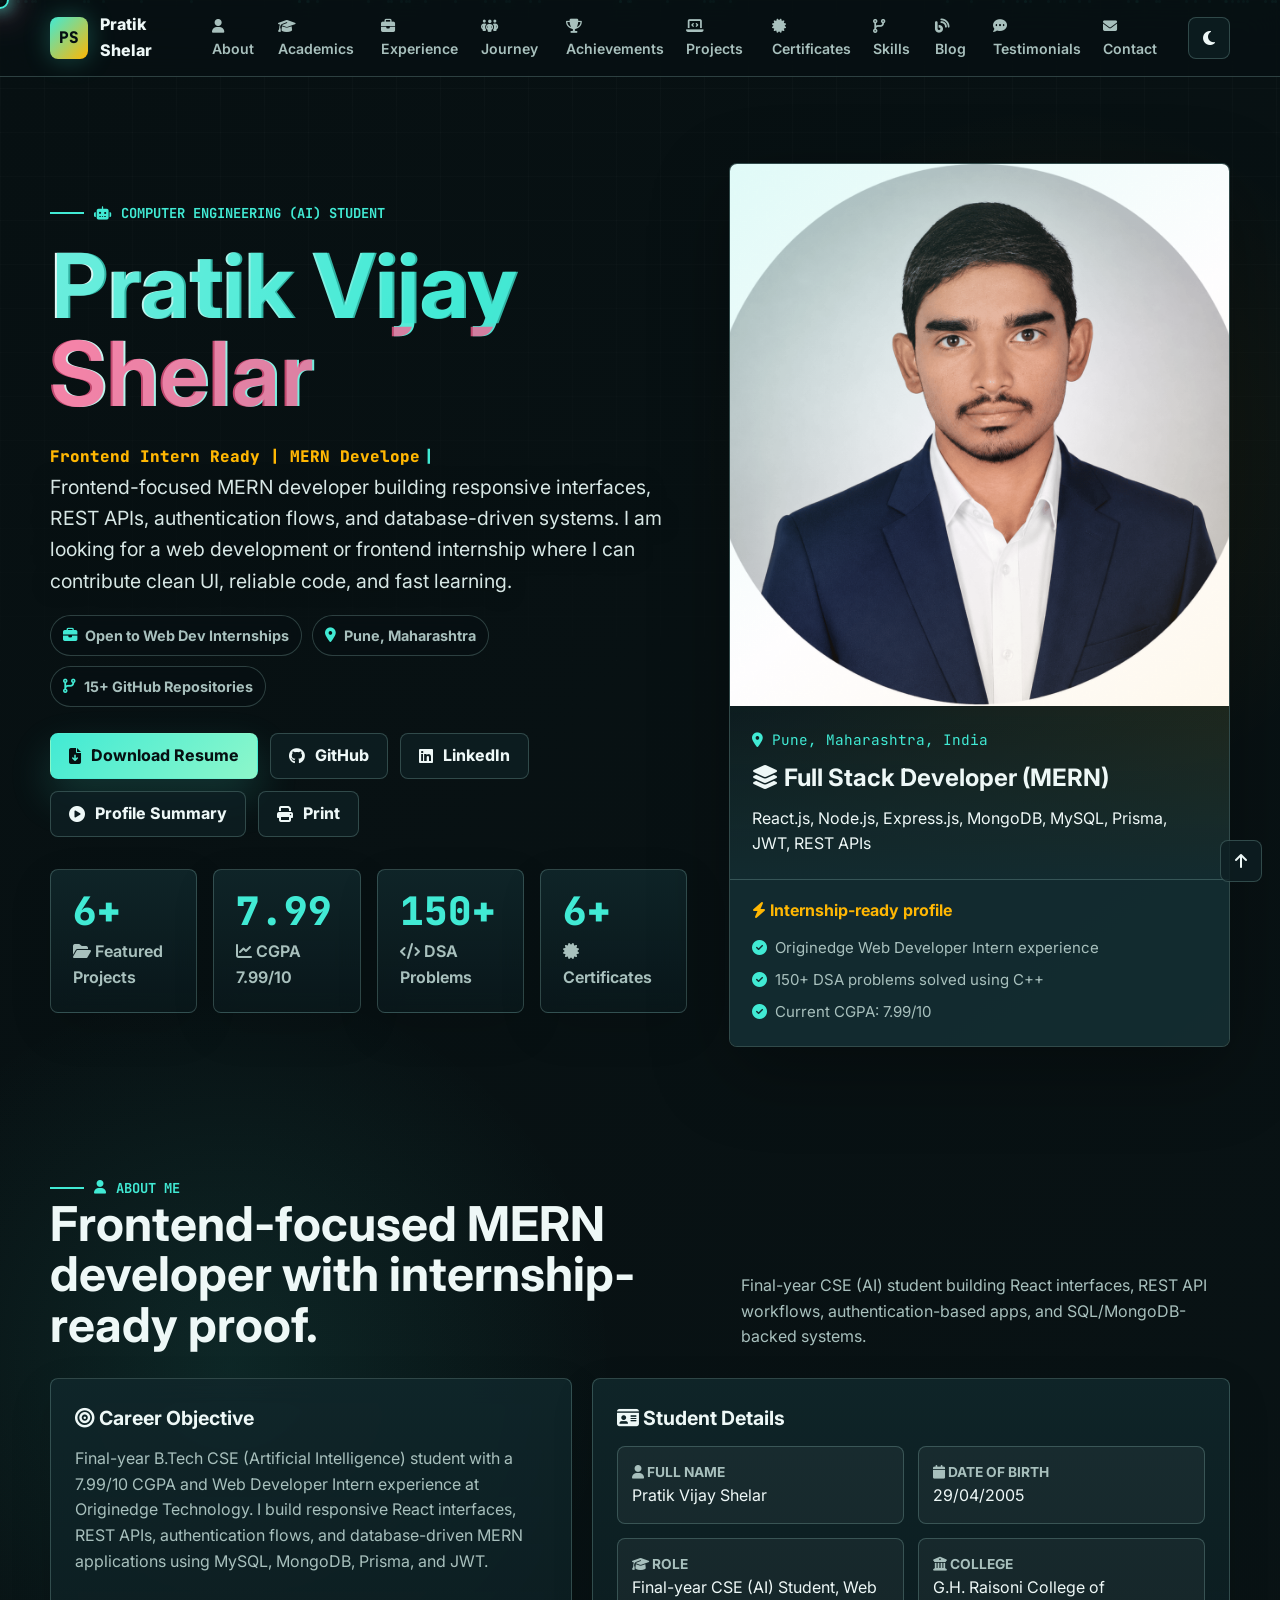
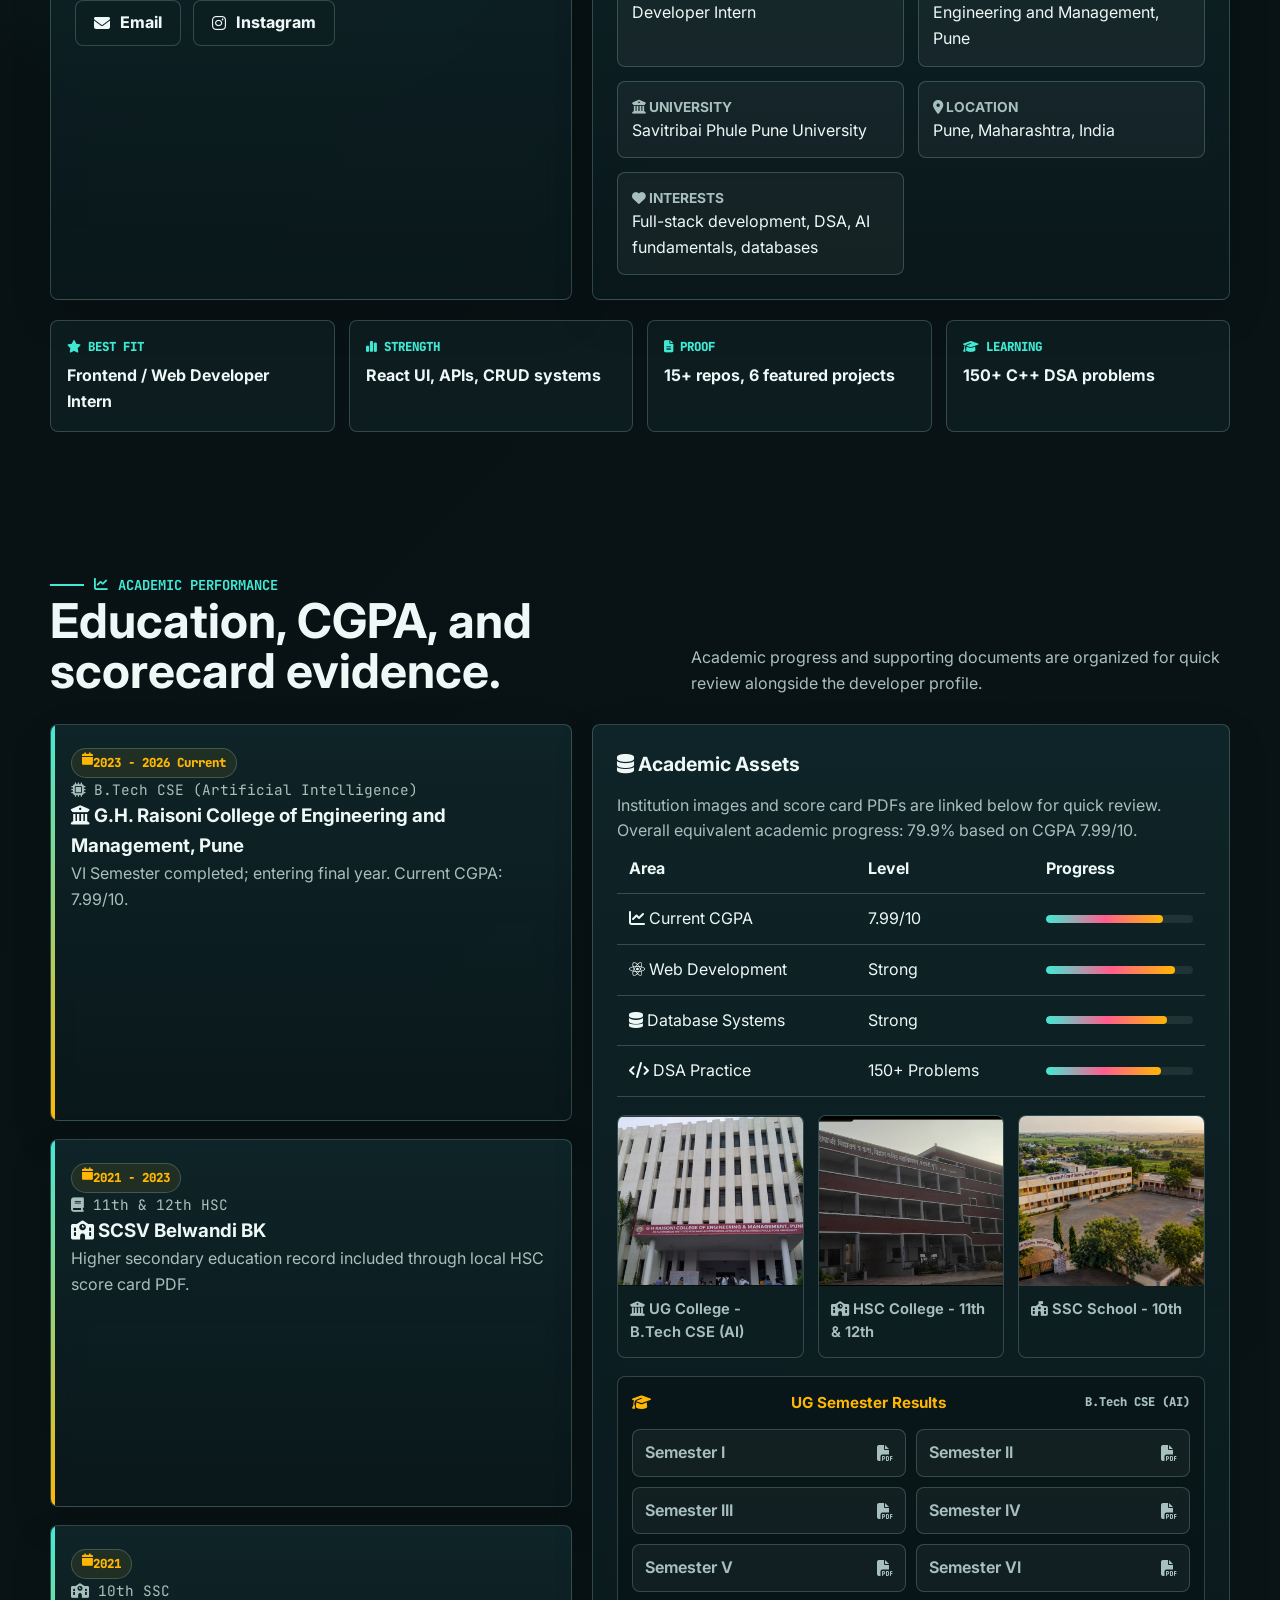
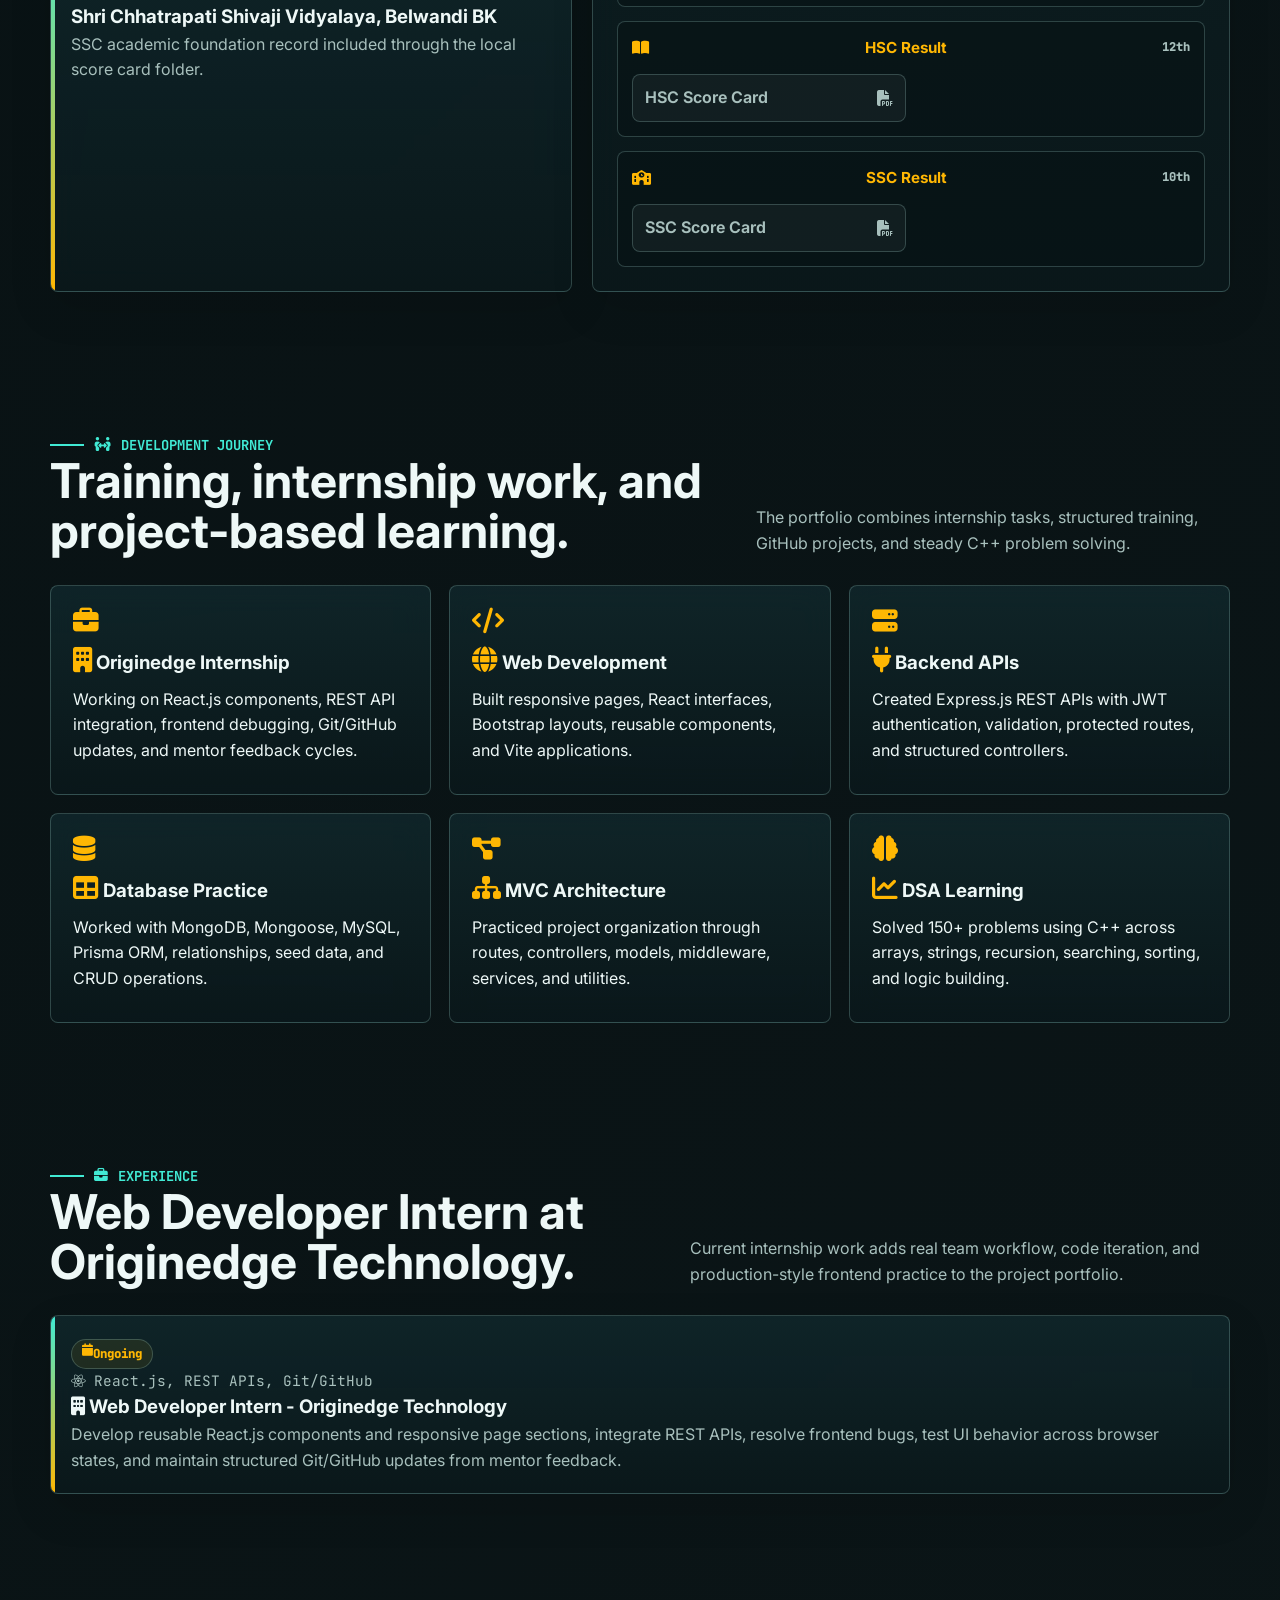
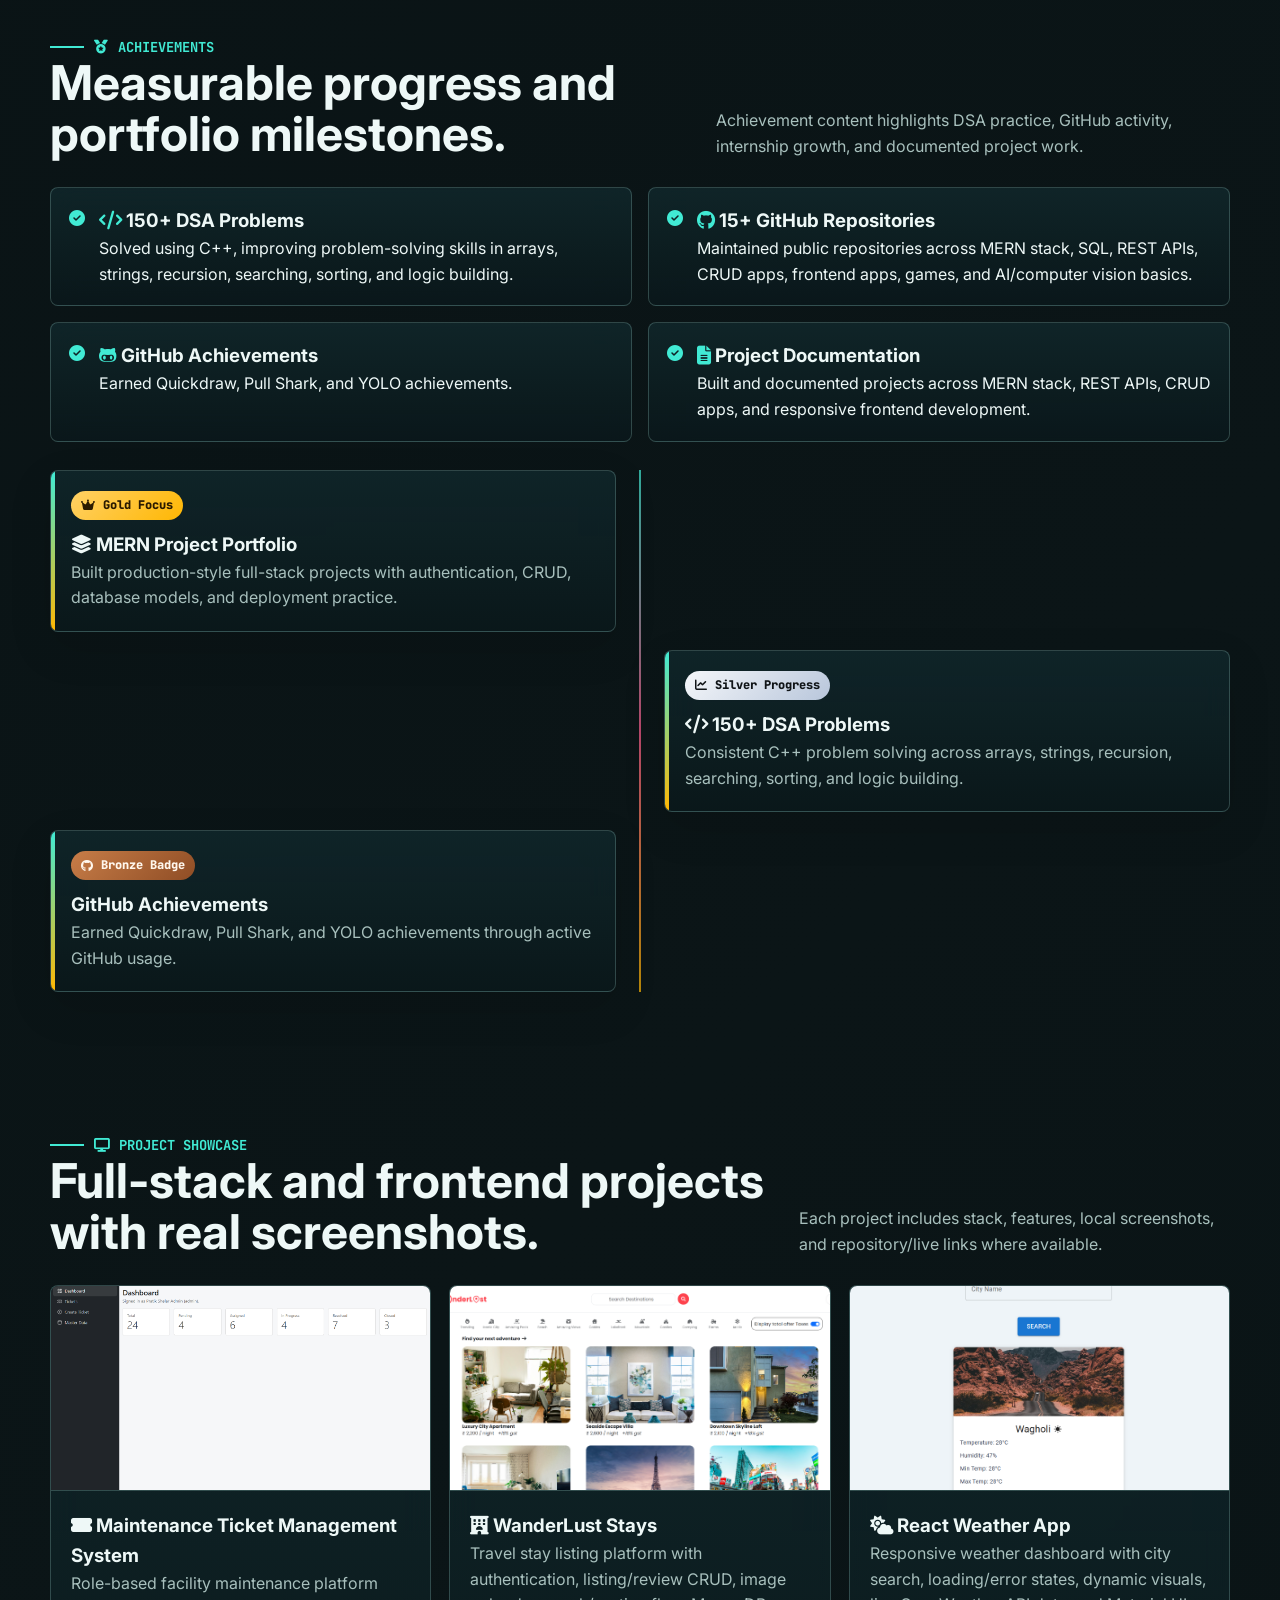
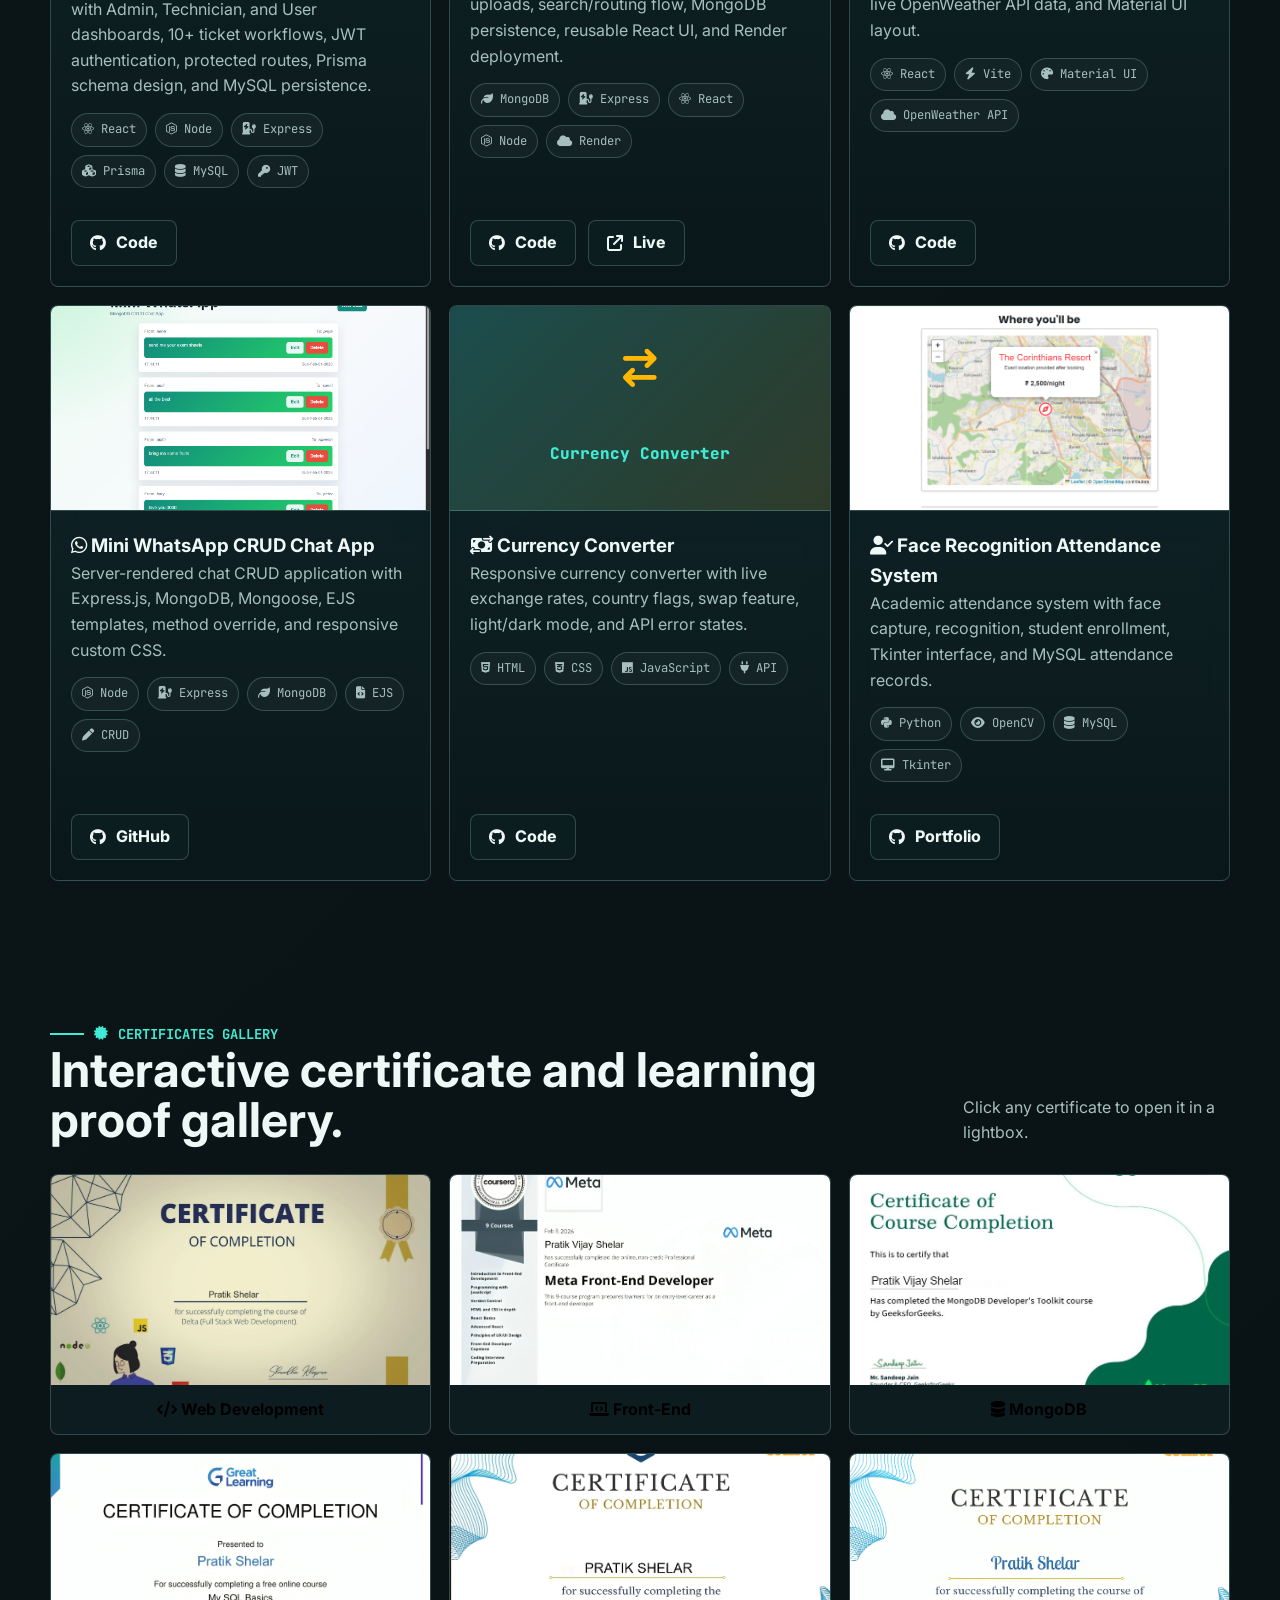
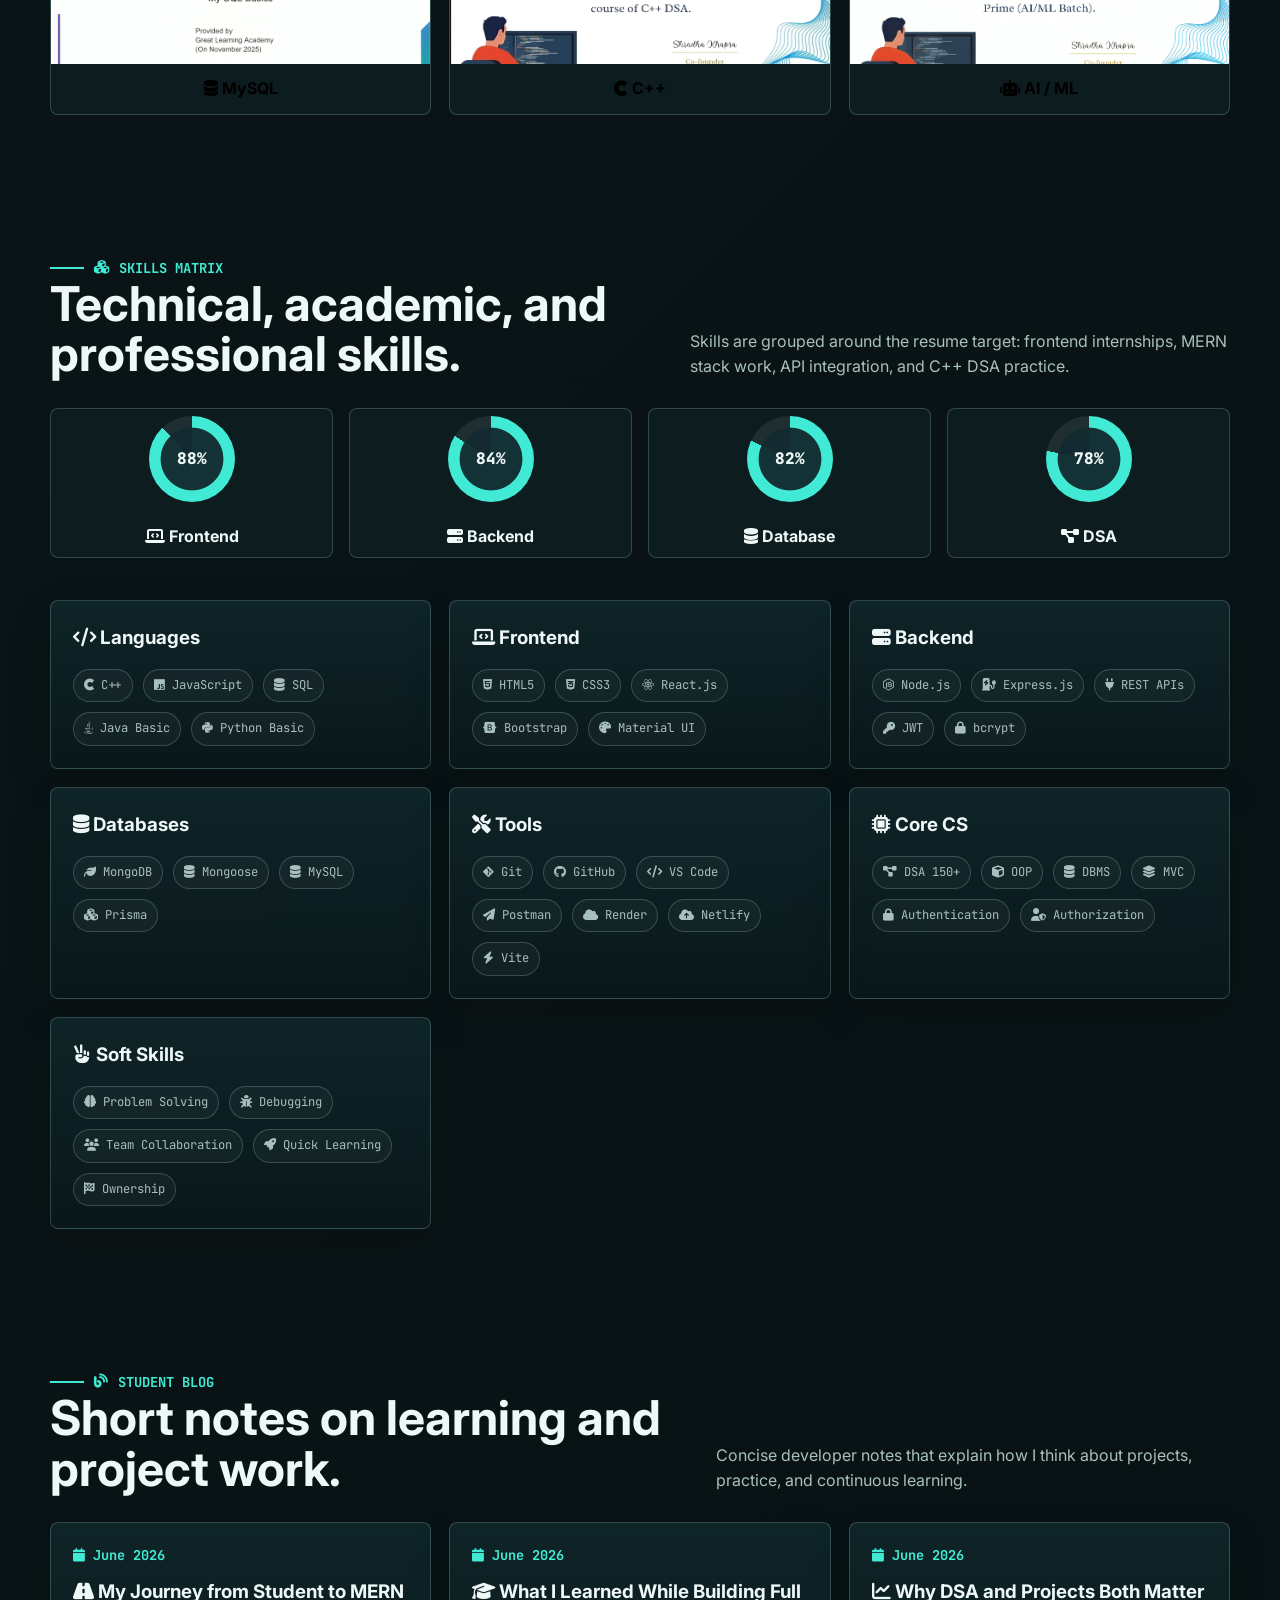
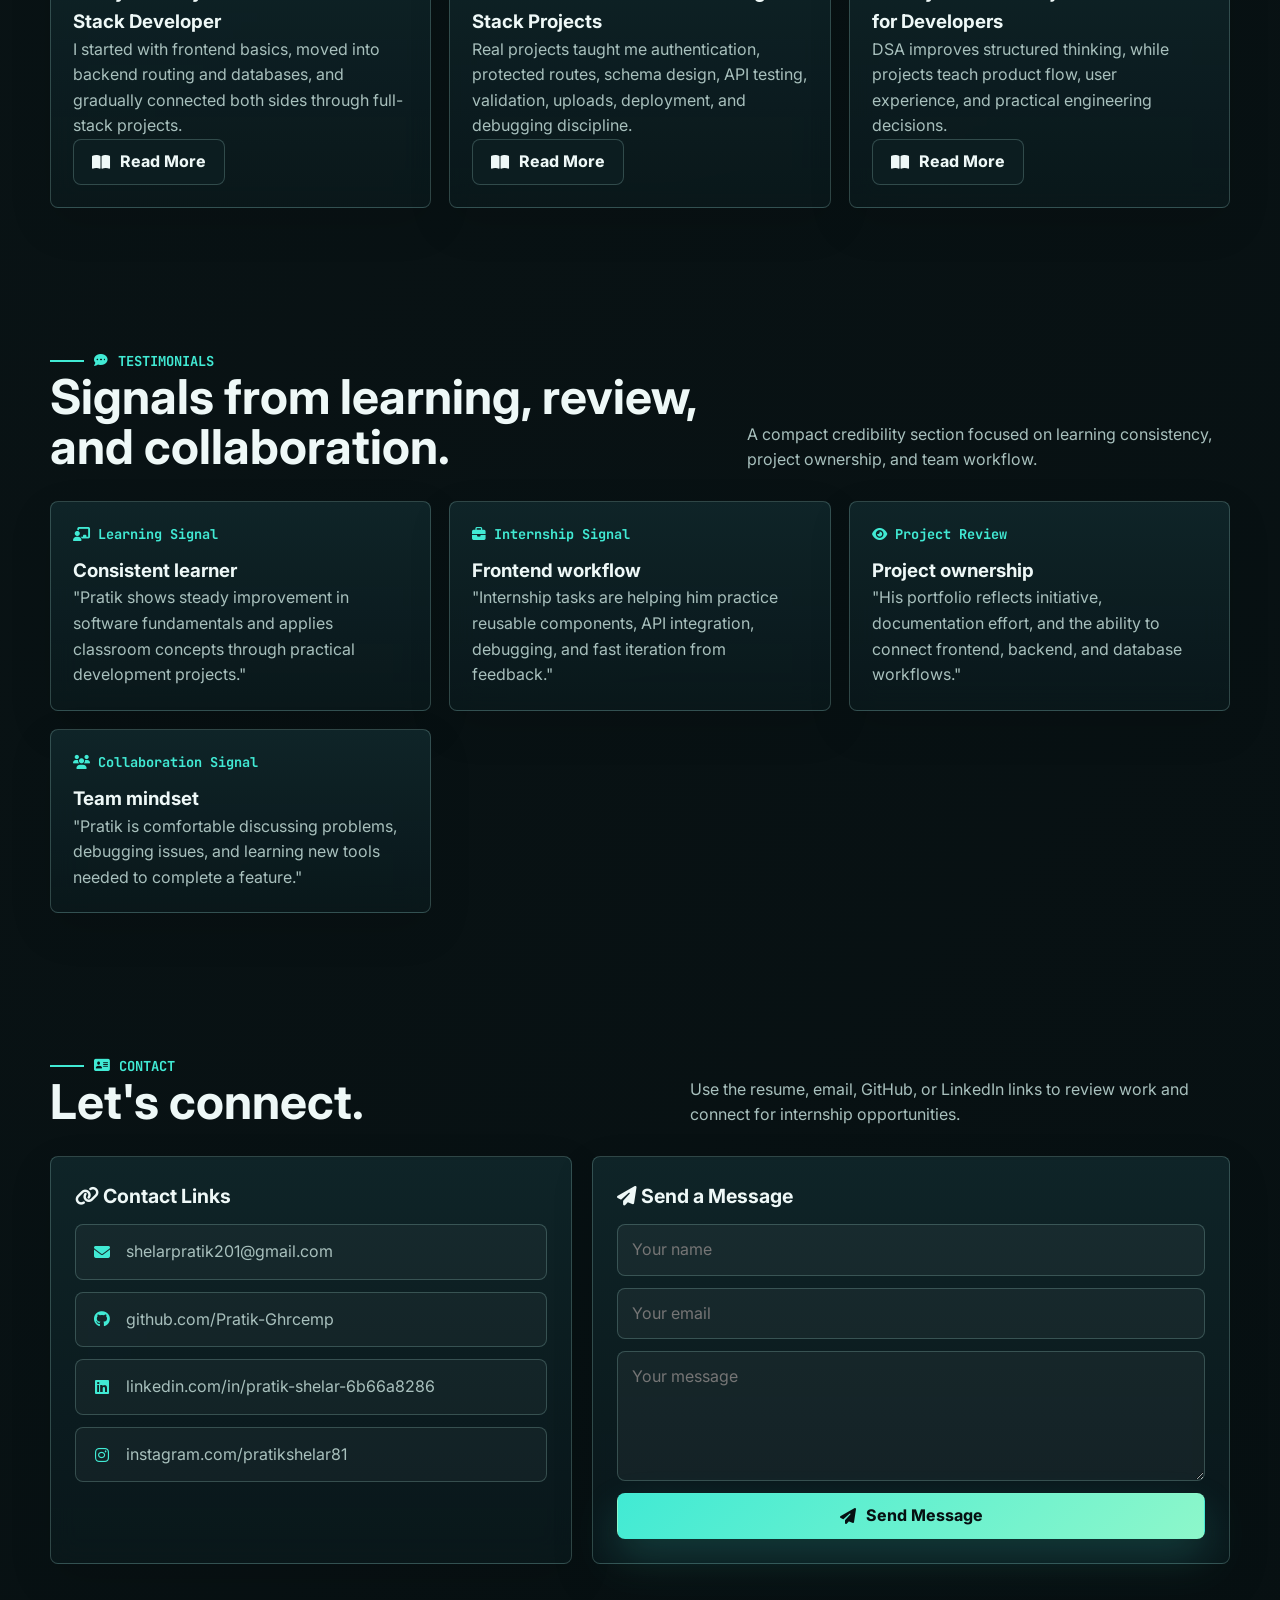
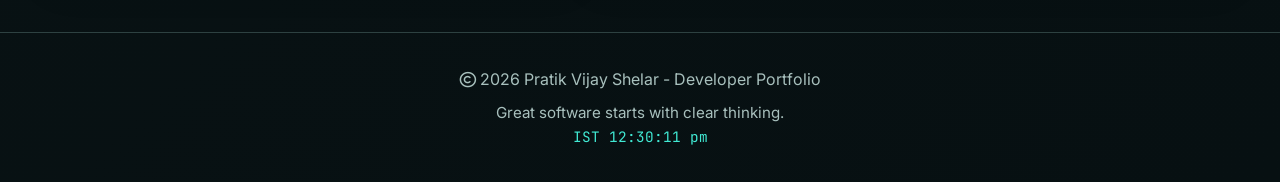
==== commit 008d0521: "Update portfolio with resume-aligned profile" ====
--- a/index.html
+++ b/index.html
@@ -4,7 +4,7 @@
   <meta charset="UTF-8">
   <meta name="viewport" content="width=device-width, initial-scale=1.0">
   <title>Pratik Vijay Shelar | MERN Stack Developer Portfolio</title>
-  <meta name="description" content="Professional portfolio of Pratik Vijay Shelar, Computer Engineering student, MERN stack developer, and DSA learner.">
+  <meta name="description" content="Professional portfolio of Pratik Vijay Shelar, final-year CSE (AI) student, Web Developer Intern, MERN stack developer, and C++ DSA learner.">
   <link rel="preconnect" href="https://fonts.googleapis.com">
   <link rel="preconnect" href="https://fonts.gstatic.com" crossorigin>
   <link href="https://fonts.googleapis.com/css2?family=Inter:wght@400;500;600;700;800&family=JetBrains+Mono:wght@500;700&display=swap" rel="stylesheet">
@@ -24,7 +24,8 @@
       <ul class="nav-links" id="navLinks">
         <li><a href="#about"><i class="fas fa-user"></i> About</a></li>
         <li><a href="#academics"><i class="fas fa-graduation-cap"></i> Academics</a></li>
-        <li><a href="#journey"><i class="fas fa-people-group"></i> Participation</a></li>
+        <li><a href="#experience"><i class="fas fa-briefcase"></i> Experience</a></li>
+        <li><a href="#journey"><i class="fas fa-people-group"></i> Journey</a></li>
         <li><a href="#achievements"><i class="fas fa-trophy"></i> Achievements</a></li>
         <li><a href="#projects"><i class="fas fa-laptop-code"></i> Projects</a></li>
         <li><a href="#certificates"><i class="fas fa-certificate"></i> Certificates</a></li>
@@ -57,7 +58,7 @@
           <div class="hero-badges" aria-label="Portfolio highlights">
             <span class="hero-badge"><i class="fa-solid fa-briefcase"></i> Open to Web Dev Internships</span>
             <span class="hero-badge"><i class="fa-solid fa-location-dot"></i> Pune, Maharashtra</span>
-            <span class="hero-badge"><i class="fa-solid fa-code-branch"></i> Public GitHub Projects</span>
+            <span class="hero-badge"><i class="fa-solid fa-code-branch"></i> 15+ GitHub Repositories</span>
           </div>
           <div class="hero-actions">
             <a class="btn btn-primary" href="assets/docs/resume/pratik-shelar-resume.pdf" download><i class="fa-solid fa-file-arrow-down"></i> Download Resume</a>
@@ -67,9 +68,9 @@
             <button class="btn btn-outline" id="printBtn" type="button"><i class="fa-solid fa-print"></i> Print</button>
           </div>
           <div class="stats-grid" aria-label="Quick statistics">
-            <div class="stat-card"><div class="stat-number" data-count="6">0</div><div class="stat-label"><i class="fas fa-folder-open"></i> Portfolio Projects</div></div>
+            <div class="stat-card"><div class="stat-number" data-count="6">0</div><div class="stat-label"><i class="fas fa-folder-open"></i> Featured Projects</div></div>
             <div class="stat-card"><div class="stat-number" data-count="799">0</div><div class="stat-label"><i class="fas fa-chart-line"></i> CGPA 7.99/10</div></div>
-            <div class="stat-card"><div class="stat-number" data-count="100">0</div><div class="stat-label"><i class="fas fa-code"></i> DSA Problems</div></div>
+            <div class="stat-card"><div class="stat-number" data-count="150">0</div><div class="stat-label"><i class="fas fa-code"></i> DSA Problems</div></div>
             <div class="stat-card"><div class="stat-number" data-count="6">0</div><div class="stat-label"><i class="fas fa-certificate"></i> Certificates</div></div>
           </div>
         </div>
@@ -83,8 +84,8 @@
           <div class="availability-card">
             <strong><i class="fas fa-bolt"></i> Internship-ready profile</strong>
             <div class="mini-list">
-              <span><i class="fa-solid fa-circle-check"></i> Frontend UI + MERN project experience</span>
-              <span><i class="fa-solid fa-circle-check"></i> 100+ DSA problems solved using C++</span>
+              <span><i class="fa-solid fa-circle-check"></i> Originedge Web Developer Intern experience</span>
+              <span><i class="fa-solid fa-circle-check"></i> 150+ DSA problems solved using C++</span>
               <span><i class="fa-solid fa-circle-check"></i> Current CGPA: 7.99/10</span>
             </div>
           </div>
@@ -97,16 +98,16 @@
         <div class="section-head">
           <div>
             <p class="eyebrow"><i class="fas fa-user"></i> About me</p>
-            <h2 class="section-title">Developer profile adapted to the assignment brief.</h2>
-          </div>
-          <p class="section-note">The original assignment asks for a student portfolio. This version keeps that structure and presents it as a real Computer Engineering developer portfolio.</p>
+            <h2 class="section-title">Frontend-focused MERN developer with internship-ready proof.</h2>
+          </div>
+          <p class="section-note">Final-year CSE (AI) student building React interfaces, REST API workflows, authentication-based apps, and SQL/MongoDB-backed systems.</p>
         </div>
         <div class="two-col">
           <div class="card">
             <h3><i class="fas fa-bullseye"></i> Career Objective</h3>
-            <p>B.Tech CSE (Artificial Intelligence) student currently going into Fourth Year, Semester VII, with a 7.99/10 CGPA. I build frontend and MERN stack projects with a focus on responsive UI, clean component structure, APIs, databases, and practical problem solving.</p>
+            <p>Final-year B.Tech CSE (Artificial Intelligence) student with a 7.99/10 CGPA and Web Developer Intern experience at Originedge Technology. I build responsive React interfaces, REST APIs, authentication flows, and database-driven MERN applications using MySQL, MongoDB, Prisma, and JWT.</p>
             <div class="social-row">
-              <a class="btn btn-outline" href="mailto:shelarpratik914@gmail.com"><i class="fa-solid fa-envelope"></i> Email</a>
+              <a class="btn btn-outline" href="mailto:shelarpratik201@gmail.com"><i class="fa-solid fa-envelope"></i> Email</a>
               <a class="btn btn-outline" href="https://www.instagram.com/pratikshelar81/" target="_blank" rel="noreferrer"><i class="fa-brands fa-instagram"></i> Instagram</a>
             </div>
           </div>
@@ -115,7 +116,7 @@
             <div class="info-grid">
               <div class="info-item"><span><i class="fas fa-user"></i> Full Name</span>Pratik Vijay Shelar</div>
               <div class="info-item"><span><i class="fas fa-calendar"></i> Date of Birth</span>29/04/2005</div>
-              <div class="info-item"><span><i class="fas fa-graduation-cap"></i> Role</span>Computer Engineering Student (AI), Semester VII</div>
+              <div class="info-item"><span><i class="fas fa-graduation-cap"></i> Role</span>Final-year CSE (AI) Student, Web Developer Intern</div>
               <div class="info-item"><span><i class="fas fa-university"></i> College</span>G.H. Raisoni College of Engineering and Management, Pune</div>
               <div class="info-item"><span><i class="fas fa-building-columns"></i> University</span>Savitribai Phule Pune University</div>
               <div class="info-item"><span><i class="fas fa-location-dot"></i> Location</span>Pune, Maharashtra, India</div>
@@ -126,8 +127,8 @@
         <div class="recruiter-panel" aria-label="Recruiter snapshot">
           <div class="recruiter-item"><span><i class="fas fa-star"></i> Best fit</span><strong>Frontend / Web Developer Intern</strong></div>
           <div class="recruiter-item"><span><i class="fas fa-chart-simple"></i> Strength</span><strong>React UI, APIs, CRUD systems</strong></div>
-          <div class="recruiter-item"><span><i class="fas fa-file-alt"></i> Proof</span><strong>5+ projects with screenshots</strong></div>
-          <div class="recruiter-item"><span><i class="fas fa-graduation-cap"></i> Learning</span><strong>DSA, DBMS, OOP, AI fundamentals</strong></div>
+          <div class="recruiter-item"><span><i class="fas fa-file-alt"></i> Proof</span><strong>15+ repos, 6 featured projects</strong></div>
+          <div class="recruiter-item"><span><i class="fas fa-graduation-cap"></i> Learning</span><strong>150+ C++ DSA problems</strong></div>
         </div>
       </div>
     </section>
@@ -139,7 +140,7 @@
             <p class="eyebrow"><i class="fas fa-chart-line"></i> Academic performance</p>
             <h2 class="section-title">Education, CGPA, and scorecard evidence.</h2>
           </div>
-          <p class="section-note">This section satisfies the academic-performance requirement using college details, scorecards, and institution assets.</p>
+          <p class="section-note">Academic progress and supporting documents are organized for quick review alongside the developer profile.</p>
         </div>
         <div class="two-col">
           <div class="timeline">
@@ -147,7 +148,7 @@
               <span class="year-pill"><i class="fas fa-calendar"></i> 2023 - 2026 Current</span>
               <p class="mono"><i class="fas fa-microchip"></i> B.Tech CSE (Artificial Intelligence)</p>
               <h3><i class="fas fa-university"></i> G.H. Raisoni College of Engineering and Management, Pune</h3>
-              <p>Currently going into Fourth Year, Semester VII. VI Semester completed. Current CGPA: 7.99/10.</p>
+              <p>VI Semester completed; entering final year. Current CGPA: 7.99/10.</p>
             </article>
             <article class="timeline-card">
               <span class="year-pill"><i class="fas fa-calendar"></i> 2021 - 2023</span>
@@ -173,7 +174,7 @@
                 <tr><td><i class="fas fa-chart-line"></i> Current CGPA</td><td>7.99/10</td><td><div class="bar"><span style="--value: 79.9%"></span></div></td></tr>
                 <tr><td><i class="fab fa-react"></i> Web Development</td><td>Strong</td><td><div class="bar"><span style="--value: 88%"></span></div></td></tr>
                 <tr><td><i class="fas fa-database"></i> Database Systems</td><td>Strong</td><td><div class="bar"><span style="--value: 82%"></span></div></td></tr>
-                <tr><td><i class="fas fa-code"></i> DSA Practice</td><td>100+ Problems</td><td><div class="bar"><span style="--value: 74%"></span></div></td></tr>
+                <tr><td><i class="fas fa-code"></i> DSA Practice</td><td>150+ Problems</td><td><div class="bar"><span style="--value: 78%"></span></div></td></tr>
               </tbody>
             </table>
             <div class="image-strip">
@@ -224,18 +225,38 @@
       <div class="container">
         <div class="section-head">
           <div>
-            <p class="eyebrow"><i class="fas fa-people-arrows"></i> Club / development participation</p>
-            <h2 class="section-title">Coding-club style participation through real training areas.</h2>
-          </div>
-          <p class="section-note">This section satisfies the assignment's club-participation requirement through coding, web development, database, API, and DSA practice.</p>
+            <p class="eyebrow"><i class="fas fa-people-arrows"></i> Development journey</p>
+            <h2 class="section-title">Training, internship work, and project-based learning.</h2>
+          </div>
+          <p class="section-note">The portfolio combines internship tasks, structured training, GitHub projects, and steady C++ problem solving.</p>
         </div>
         <div class="journey-grid">
+          <article class="journey-card"><i class="fa-solid fa-briefcase"></i><h3><i class="fas fa-building"></i> Originedge Internship</h3><p>Working on React.js components, REST API integration, frontend debugging, Git/GitHub updates, and mentor feedback cycles.</p></article>
           <article class="journey-card"><i class="fa-solid fa-code"></i><h3><i class="fas fa-globe"></i> Web Development</h3><p>Built responsive pages, React interfaces, Bootstrap layouts, reusable components, and Vite applications.</p></article>
           <article class="journey-card"><i class="fa-solid fa-server"></i><h3><i class="fas fa-plug"></i> Backend APIs</h3><p>Created Express.js REST APIs with JWT authentication, validation, protected routes, and structured controllers.</p></article>
           <article class="journey-card"><i class="fa-solid fa-database"></i><h3><i class="fas fa-table"></i> Database Practice</h3><p>Worked with MongoDB, Mongoose, MySQL, Prisma ORM, relationships, seed data, and CRUD operations.</p></article>
           <article class="journey-card"><i class="fa-solid fa-diagram-project"></i><h3><i class="fas fa-sitemap"></i> MVC Architecture</h3><p>Practiced project organization through routes, controllers, models, middleware, services, and utilities.</p></article>
-          <article class="journey-card"><i class="fa-solid fa-brain"></i><h3><i class="fas fa-chart-line"></i> DSA Learning</h3><p>Solved 100+ problems using C++ across arrays, strings, recursion, searching, and sorting.</p></article>
-          <article class="journey-card"><i class="fa-solid fa-robot"></i><h3><i class="fas fa-microchip"></i> AI Fundamentals</h3><p>Studying AI-focused computer engineering while building practical software-development skills.</p></article>
+          <article class="journey-card"><i class="fa-solid fa-brain"></i><h3><i class="fas fa-chart-line"></i> DSA Learning</h3><p>Solved 150+ problems using C++ across arrays, strings, recursion, searching, sorting, and logic building.</p></article>
+        </div>
+      </div>
+    </section>
+
+    <section id="experience">
+      <div class="container">
+        <div class="section-head">
+          <div>
+            <p class="eyebrow"><i class="fas fa-briefcase"></i> Experience</p>
+            <h2 class="section-title">Web Developer Intern at Originedge Technology.</h2>
+          </div>
+          <p class="section-note">Current internship work adds real team workflow, code iteration, and production-style frontend practice to the project portfolio.</p>
+        </div>
+        <div class="timeline">
+          <article class="timeline-card">
+            <span class="year-pill"><i class="fas fa-calendar"></i> Ongoing</span>
+            <p class="mono"><i class="fab fa-react"></i> React.js, REST APIs, Git/GitHub</p>
+            <h3><i class="fas fa-building"></i> Web Developer Intern - Originedge Technology</h3>
+            <p>Develop reusable React.js components and responsive page sections, integrate REST APIs, resolve frontend bugs, test UI behavior across browser states, and maintain structured Git/GitHub updates from mentor feedback.</p>
+          </article>
         </div>
       </div>
     </section>
@@ -247,17 +268,17 @@
             <p class="eyebrow"><i class="fas fa-medal"></i> Achievements</p>
             <h2 class="section-title">Measurable progress and portfolio milestones.</h2>
           </div>
-          <p class="section-note">Achievement content highlights DSA practice, GitHub activity, and documented project work.</p>
+          <p class="section-note">Achievement content highlights DSA practice, GitHub activity, internship growth, and documented project work.</p>
         </div>
         <div class="achievement-list">
-          <div class="achievement-item"><i class="fa-solid fa-check-circle"></i><div><h3><i class="fas fa-code"></i> 100+ DSA Problems</h3><p>Solved using C++, improving problem-solving skills in arrays, strings, recursion, searching, and sorting.</p></div></div>
-          <div class="achievement-item"><i class="fa-solid fa-check-circle"></i><div><h3><i class="fab fa-github"></i> Active GitHub Portfolio</h3><p>Maintained public repositories across full-stack, CRUD, API integration, games, and frontend work.</p></div></div>
+          <div class="achievement-item"><i class="fa-solid fa-check-circle"></i><div><h3><i class="fas fa-code"></i> 150+ DSA Problems</h3><p>Solved using C++, improving problem-solving skills in arrays, strings, recursion, searching, sorting, and logic building.</p></div></div>
+          <div class="achievement-item"><i class="fa-solid fa-check-circle"></i><div><h3><i class="fab fa-github"></i> 15+ GitHub Repositories</h3><p>Maintained public repositories across MERN stack, SQL, REST APIs, CRUD apps, frontend apps, games, and AI/computer vision basics.</p></div></div>
           <div class="achievement-item"><i class="fa-solid fa-check-circle"></i><div><h3><i class="fab fa-github-alt"></i> GitHub Achievements</h3><p>Earned Quickdraw, Pull Shark, and YOLO achievements.</p></div></div>
           <div class="achievement-item"><i class="fa-solid fa-check-circle"></i><div><h3><i class="fas fa-file-alt"></i> Project Documentation</h3><p>Built and documented projects across MERN stack, REST APIs, CRUD apps, and responsive frontend development.</p></div></div>
         </div>
         <div class="timeline alt" style="margin-top: 28px;">
           <article class="timeline-card"><span class="medal gold"><i class="fas fa-crown"></i> Gold Focus</span><h3><i class="fas fa-layer-group"></i> MERN Project Portfolio</h3><p>Built production-style full-stack projects with authentication, CRUD, database models, and deployment practice.</p></article>
-          <article class="timeline-card"><span class="medal silver"><i class="fas fa-chart-line"></i> Silver Progress</span><h3><i class="fas fa-code"></i> 100+ DSA Problems</h3><p>Consistent C++ problem solving across arrays, strings, recursion, searching, and sorting.</p></article>
+          <article class="timeline-card"><span class="medal silver"><i class="fas fa-chart-line"></i> Silver Progress</span><h3><i class="fas fa-code"></i> 150+ DSA Problems</h3><p>Consistent C++ problem solving across arrays, strings, recursion, searching, sorting, and logic building.</p></article>
           <article class="timeline-card"><span class="medal bronze"><i class="fab fa-github"></i> Bronze Badge</span><h3>GitHub Achievements</h3><p>Earned Quickdraw, Pull Shark, and YOLO achievements through active GitHub usage.</p></article>
         </div>
       </div>
@@ -277,7 +298,7 @@
             <img src="assets/images/projects/maintenance-ticket-management/dashboard.png" alt="Maintenance ticket management dashboard">
             <div class="project-body">
               <h3><i class="fas fa-ticket-alt"></i> Maintenance Ticket Management System</h3>
-              <p>Facility maintenance platform with role-based access for Admin, Technician, and User. Includes ticket creation, assignment, status tracking, comments, image uploads, audit logs, and lifecycle tracking.</p>
+              <p>Role-based facility maintenance platform with Admin, Technician, and User dashboards, 10+ ticket workflows, JWT authentication, protected routes, Prisma schema design, and MySQL persistence.</p>
               <div class="tags"><span class="tag"><i class="fab fa-react"></i> React</span><span class="tag"><i class="fab fa-node-js"></i> Node</span><span class="tag"><i class="fas fa-charging-station"></i> Express</span><span class="tag"><i class="fas fa-cubes"></i> Prisma</span><span class="tag"><i class="fas fa-database"></i> MySQL</span><span class="tag"><i class="fas fa-key"></i> JWT</span></div>
               <div class="project-actions"><a class="btn btn-outline" href="https://github.com/Pratik-Ghrcemp/maintenance-ticket-management-web-application" target="_blank" rel="noreferrer"><i class="fa-brands fa-github"></i> Code</a></div>
             </div>
@@ -286,7 +307,7 @@
             <img src="assets/images/projects/wanderlust-stays/listings-feed.png" alt="WanderLust listings feed">
             <div class="project-body">
               <h3><i class="fas fa-hotel"></i> WanderLust Stays</h3>
-              <p>Travel stay listing platform with authentication, listings, reviews, image uploads, search, routing, MongoDB persistence, and cloud deployment on Render.</p>
+              <p>Travel stay listing platform with authentication, listing/review CRUD, image uploads, search/routing flow, MongoDB persistence, reusable React UI, and Render deployment.</p>
               <div class="tags"><span class="tag"><i class="fas fa-leaf"></i> MongoDB</span><span class="tag"><i class="fas fa-charging-station"></i> Express</span><span class="tag"><i class="fab fa-react"></i> React</span><span class="tag"><i class="fab fa-node-js"></i> Node</span><span class="tag"><i class="fas fa-cloud"></i> Render</span></div>
               <div class="project-actions"><a class="btn btn-outline" href="https://github.com/Pratik-Ghrcemp/WanderLust-Stays" target="_blank" rel="noreferrer"><i class="fa-brands fa-github"></i> Code</a><a class="btn btn-outline" href="https://wanderlust-stays-i4o9.onrender.com" target="_blank" rel="noreferrer"><i class="fa-solid fa-arrow-up-right-from-square"></i> Live</a></div>
             </div>
@@ -295,7 +316,7 @@
             <img src="assets/images/projects/react-weather-app/sunny.png" alt="React weather app sunny preview">
             <div class="project-body">
               <h3><i class="fas fa-cloud-sun"></i> React Weather App</h3>
-              <p>Responsive dashboard that fetches live city weather including temperature, humidity, feels-like, min/max values, and weather condition visuals.</p>
+              <p>Responsive weather dashboard with city search, loading/error states, dynamic visuals, live OpenWeather API data, and Material UI layout.</p>
               <div class="tags"><span class="tag"><i class="fab fa-react"></i> React</span><span class="tag"><i class="fas fa-bolt"></i> Vite</span><span class="tag"><i class="fas fa-palette"></i> Material UI</span><span class="tag"><i class="fas fa-cloud"></i> OpenWeather API</span></div>
               <div class="project-actions"><a class="btn btn-outline" href="https://github.com/Pratik-Ghrcemp/react-weather-app" target="_blank" rel="noreferrer"><i class="fa-brands fa-github"></i> Code</a></div>
             </div>
@@ -321,12 +342,12 @@
               <div class="project-actions"><a class="btn btn-outline" href="https://github.com/Pratik-Ghrcemp/CurrencyConverter" target="_blank" rel="noreferrer"><i class="fa-brands fa-github"></i> Code</a></div>
             </div>
           </article>
-          <article class="project-card" data-back="Frontend, CRUD, game, Bootstrap, clone, and Figma-to-React practice projects that show consistent learning.">
+          <article class="project-card" data-back="Python + OpenCV attendance system with face capture, recognition, student enrollment, and MySQL attendance records.">
             <img src="assets/images/projects/wanderlust-stays/location-map.png" alt="WanderLust map feature screenshot">
             <div class="project-body">
-              <h3><i class="fas fa-layer-group"></i> Additional Development Work</h3>
-              <p>Mini apps including RESTful Posts App, Rock Paper Scissors, Tic Tac Toe, TaskFlow Bootstrap page, Amazon UI clone, and Figma-to-React landing page practice.</p>
-              <div class="tags"><span class="tag"><i class="fas fa-laptop-code"></i> Frontend</span><span class="tag"><i class="fas fa-plug"></i> API</span><span class="tag"><i class="fas fa-gamepad"></i> Games</span><span class="tag"><i class="fas fa-mobile-alt"></i> Responsive UI</span></div>
+              <h3><i class="fas fa-user-check"></i> Face Recognition Attendance System</h3>
+              <p>Academic attendance system with face capture, recognition, student enrollment, Tkinter interface, and MySQL attendance records.</p>
+              <div class="tags"><span class="tag"><i class="fab fa-python"></i> Python</span><span class="tag"><i class="fas fa-eye"></i> OpenCV</span><span class="tag"><i class="fas fa-database"></i> MySQL</span><span class="tag"><i class="fas fa-desktop"></i> Tkinter</span></div>
               <div class="project-actions"><a class="btn btn-outline" href="https://github.com/Pratik-Ghrcemp" target="_blank" rel="noreferrer"><i class="fa-brands fa-github"></i> Portfolio</a></div>
             </div>
           </article>
@@ -361,21 +382,21 @@
             <p class="eyebrow"><i class="fas fa-cubes"></i> Skills matrix</p>
             <h2 class="section-title">Technical, academic, and professional skills.</h2>
           </div>
-          <p class="section-note">Skills are grouped visually to meet the assignment requirement and show interview-ready strengths.</p>
+          <p class="section-note">Skills are grouped around the resume target: frontend internships, MERN stack work, API integration, and C++ DSA practice.</p>
         </div>
         <div class="skills-grid">
           <div class="rings-grid" style="grid-column: 1 / -1;">
             <div class="skill-ring"><div class="ring" style="--percent: 88">88%</div><strong><i class="fas fa-laptop-code"></i> Frontend</strong></div>
             <div class="skill-ring"><div class="ring" style="--percent: 84">84%</div><strong><i class="fas fa-server"></i> Backend</strong></div>
             <div class="skill-ring"><div class="ring" style="--percent: 82">82%</div><strong><i class="fas fa-database"></i> Database</strong></div>
-            <div class="skill-ring"><div class="ring" style="--percent: 74">74%</div><strong><i class="fas fa-diagram-project"></i> DSA</strong></div>
-          </div>
-          <div class="skill-box"><h3><i class="fas fa-code"></i> Languages</h3><div class="skill-list"><span class="tag"><i class="fab fa-cuttlefish"></i> C++</span><span class="tag"><i class="fab fa-js"></i> JavaScript</span><span class="tag"><i class="fas fa-database"></i> SQL</span><span class="tag"><i class="fab fa-java"></i> Java Basic</span></div></div>
+            <div class="skill-ring"><div class="ring" style="--percent: 78">78%</div><strong><i class="fas fa-diagram-project"></i> DSA</strong></div>
+          </div>
+          <div class="skill-box"><h3><i class="fas fa-code"></i> Languages</h3><div class="skill-list"><span class="tag"><i class="fab fa-cuttlefish"></i> C++</span><span class="tag"><i class="fab fa-js"></i> JavaScript</span><span class="tag"><i class="fas fa-database"></i> SQL</span><span class="tag"><i class="fab fa-java"></i> Java Basic</span><span class="tag"><i class="fab fa-python"></i> Python Basic</span></div></div>
           <div class="skill-box"><h3><i class="fas fa-laptop-code"></i> Frontend</h3><div class="skill-list"><span class="tag"><i class="fab fa-html5"></i> HTML5</span><span class="tag"><i class="fab fa-css3-alt"></i> CSS3</span><span class="tag"><i class="fab fa-react"></i> React.js</span><span class="tag"><i class="fab fa-bootstrap"></i> Bootstrap</span><span class="tag"><i class="fas fa-palette"></i> Material UI</span></div></div>
           <div class="skill-box"><h3><i class="fas fa-server"></i> Backend</h3><div class="skill-list"><span class="tag"><i class="fab fa-node-js"></i> Node.js</span><span class="tag"><i class="fas fa-charging-station"></i> Express.js</span><span class="tag"><i class="fas fa-plug"></i> REST APIs</span><span class="tag"><i class="fas fa-key"></i> JWT</span><span class="tag"><i class="fas fa-lock"></i> bcrypt</span></div></div>
           <div class="skill-box"><h3><i class="fas fa-database"></i> Databases</h3><div class="skill-list"><span class="tag"><i class="fas fa-leaf"></i> MongoDB</span><span class="tag"><i class="fas fa-database"></i> Mongoose</span><span class="tag"><i class="fas fa-database"></i> MySQL</span><span class="tag"><i class="fas fa-cubes"></i> Prisma</span></div></div>
-          <div class="skill-box"><h3><i class="fas fa-tools"></i> Tools</h3><div class="skill-list"><span class="tag"><i class="fab fa-git-alt"></i> Git</span><span class="tag"><i class="fab fa-github"></i> GitHub</span><span class="tag"><i class="fas fa-code"></i> VS Code</span><span class="tag"><i class="fas fa-paper-plane"></i> Postman</span><span class="tag"><i class="fas fa-cloud"></i> Render</span></div></div>
-          <div class="skill-box"><h3><i class="fas fa-microchip"></i> Core CS</h3><div class="skill-list"><span class="tag"><i class="fas fa-diagram-project"></i> DSA</span><span class="tag"><i class="fas fa-cube"></i> OOP</span><span class="tag"><i class="fas fa-database"></i> DBMS</span><span class="tag"><i class="fas fa-layer-group"></i> MVC</span><span class="tag"><i class="fas fa-microchip"></i> System Design Basics</span></div></div>
+          <div class="skill-box"><h3><i class="fas fa-tools"></i> Tools</h3><div class="skill-list"><span class="tag"><i class="fab fa-git-alt"></i> Git</span><span class="tag"><i class="fab fa-github"></i> GitHub</span><span class="tag"><i class="fas fa-code"></i> VS Code</span><span class="tag"><i class="fas fa-paper-plane"></i> Postman</span><span class="tag"><i class="fas fa-cloud"></i> Render</span><span class="tag"><i class="fas fa-cloud-upload-alt"></i> Netlify</span><span class="tag"><i class="fas fa-bolt"></i> Vite</span></div></div>
+          <div class="skill-box"><h3><i class="fas fa-microchip"></i> Core CS</h3><div class="skill-list"><span class="tag"><i class="fas fa-diagram-project"></i> DSA 150+</span><span class="tag"><i class="fas fa-cube"></i> OOP</span><span class="tag"><i class="fas fa-database"></i> DBMS</span><span class="tag"><i class="fas fa-layer-group"></i> MVC</span><span class="tag"><i class="fas fa-lock"></i> Authentication</span><span class="tag"><i class="fas fa-user-shield"></i> Authorization</span></div></div>
           <div class="skill-box"><h3><i class="fas fa-hand-peace"></i> Soft Skills</h3><div class="skill-list"><span class="tag"><i class="fas fa-brain"></i> Problem Solving</span><span class="tag"><i class="fas fa-bug"></i> Debugging</span><span class="tag"><i class="fas fa-users"></i> Team Collaboration</span><span class="tag"><i class="fas fa-rocket"></i> Quick Learning</span><span class="tag"><i class="fas fa-flag-checkered"></i> Ownership</span></div></div>
         </div>
       </div>
@@ -386,9 +407,9 @@
         <div class="section-head">
           <div>
             <p class="eyebrow"><i class="fas fa-blog"></i> Student blog</p>
-            <h2 class="section-title">Three sample blog posts.</h2>
-          </div>
-          <p class="section-note">Included to satisfy the portfolio assignment while staying relevant to a developer profile.</p>
+            <h2 class="section-title">Short notes on learning and project work.</h2>
+          </div>
+          <p class="section-note">Concise developer notes that explain how I think about projects, practice, and continuous learning.</p>
         </div>
         <div class="blog-grid">
           <article class="blog-card"><p class="date"><i class="fas fa-calendar"></i> June 2026</p><h3><i class="fas fa-road"></i> My Journey from Student to MERN Stack Developer</h3><p>I started with frontend basics, moved into backend routing and databases, and gradually connected both sides through full-stack projects.</p><p class="more">This journey helped me understand how UI, APIs, validation, and databases work together in real applications.</p><button class="btn btn-outline read-more" type="button"><i class="fas fa-book-open"></i> Read More</button></article>
@@ -403,15 +424,15 @@
         <div class="section-head">
           <div>
             <p class="eyebrow"><i class="fas fa-comment-dots"></i> Testimonials</p>
-            <h2 class="section-title">Professional feedback samples.</h2>
-          </div>
-          <p class="section-note">Teacher, parent-style, and mentor feedback cards included for assignment presentation.</p>
+            <h2 class="section-title">Signals from learning, review, and collaboration.</h2>
+          </div>
+          <p class="section-note">A compact credibility section focused on learning consistency, project ownership, and team workflow.</p>
         </div>
         <div class="testimonial-grid">
-          <article class="testimonial-card"><p class="role"><i class="fas fa-chalkboard-user"></i> Teacher Feedback</p><h3>Consistent learner</h3><p>"Pratik shows steady improvement in software fundamentals and applies classroom concepts through practical development projects."</p></article>
-          <article class="testimonial-card"><p class="role"><i class="fas fa-heart"></i> Parent Feedback</p><h3>Disciplined growth</h3><p>"He has become more confident by balancing academic work, coding practice, and project development."</p></article>
-          <article class="testimonial-card"><p class="role"><i class="fas fa-eye"></i> Project Reviewer</p><h3>Project ownership</h3><p>"His portfolio reflects initiative, documentation effort, and the ability to connect frontend, backend, and database workflows."</p></article>
-          <article class="testimonial-card"><p class="role"><i class="fas fa-users"></i> Peer Collaborator</p><h3>Team mindset</h3><p>"Pratik is comfortable discussing problems, debugging issues, and learning new tools needed to complete a feature."</p></article>
+          <article class="testimonial-card"><p class="role"><i class="fas fa-chalkboard-user"></i> Learning Signal</p><h3>Consistent learner</h3><p>"Pratik shows steady improvement in software fundamentals and applies classroom concepts through practical development projects."</p></article>
+          <article class="testimonial-card"><p class="role"><i class="fas fa-briefcase"></i> Internship Signal</p><h3>Frontend workflow</h3><p>"Internship tasks are helping him practice reusable components, API integration, debugging, and fast iteration from feedback."</p></article>
+          <article class="testimonial-card"><p class="role"><i class="fas fa-eye"></i> Project Review</p><h3>Project ownership</h3><p>"His portfolio reflects initiative, documentation effort, and the ability to connect frontend, backend, and database workflows."</p></article>
+          <article class="testimonial-card"><p class="role"><i class="fas fa-users"></i> Collaboration Signal</p><h3>Team mindset</h3><p>"Pratik is comfortable discussing problems, debugging issues, and learning new tools needed to complete a feature."</p></article>
         </div>
       </div>
     </section>
@@ -423,13 +444,13 @@
             <p class="eyebrow"><i class="fas fa-address-card"></i> Contact</p>
             <h2 class="section-title">Let's connect.</h2>
           </div>
-          <p class="section-note">Contact form UI plus clickable email and social links, as required by the assignment.</p>
+          <p class="section-note">Use the resume, email, GitHub, or LinkedIn links to review work and connect for internship opportunities.</p>
         </div>
         <div class="contact-grid">
           <div class="card">
             <h3><i class="fas fa-link"></i> Contact Links</h3>
             <div class="contact-list">
-              <a class="contact-link" href="mailto:shelarpratik914@gmail.com"><i class="fa-solid fa-envelope"></i> shelarpratik914@gmail.com</a>
+              <a class="contact-link" href="mailto:shelarpratik201@gmail.com"><i class="fa-solid fa-envelope"></i> shelarpratik201@gmail.com</a>
               <a class="contact-link" href="https://github.com/Pratik-Ghrcemp" target="_blank" rel="noreferrer"><i class="fa-brands fa-github"></i> github.com/Pratik-Ghrcemp</a>
               <a class="contact-link" href="https://www.linkedin.com/in/pratik-shelar-6b66a8286/" target="_blank" rel="noreferrer"><i class="fa-brands fa-linkedin"></i> linkedin.com/in/pratik-shelar-6b66a8286</a>
               <a class="contact-link" href="https://www.instagram.com/pratikshelar81/" target="_blank" rel="noreferrer"><i class="fa-brands fa-instagram"></i> instagram.com/pratikshelar81</a>
@@ -452,7 +473,7 @@
 
   <footer class="footer">
     <div class="container">
-      <p><i class="far fa-copyright"></i> 2026 Pratik Vijay Shelar - Developer Portfolio Assignment</p>
+      <p><i class="far fa-copyright"></i> 2026 Pratik Vijay Shelar - Developer Portfolio</p>
       <p class="quote-line" id="quoteLine"><i class="fas fa-quote-left"></i> </p>
       <p id="liveClock" class="mono"><i class="fas fa-clock"></i> </p>
     </div>
@@ -474,7 +495,7 @@
       <div class="intro-content">
         <p class="mono"><i class="fas fa-user-tie"></i> Professional profile summary</p>
         <h2 id="introTitle">Hi, I am Pratik Vijay Shelar.</h2>
-        <p>I am a Computer Engineering student specializing in AI and a frontend-focused MERN developer. I build responsive interfaces, REST API workflows, authentication-based apps, and database-driven projects. I am currently looking for a web development or frontend internship where I can contribute quickly and keep learning with a real engineering team.</p>
+        <p>I am a final-year Computer Engineering student specializing in AI, a Web Developer Intern at Originedge Technology, and a frontend-focused MERN developer. I build responsive interfaces, REST API workflows, authentication-based apps, and database-driven projects, with 150+ C++ DSA problems solved and 15+ GitHub repositories.</p>
         <div class="hero-actions">
           <a class="btn btn-primary" href="assets/docs/resume/pratik-shelar-resume.pdf" target="_blank" rel="noreferrer"><i class="fa-solid fa-file-lines"></i> View Resume</a>
           <a class="btn btn-outline" href="https://github.com/Pratik-Ghrcemp" target="_blank" rel="noreferrer"><i class="fa-brands fa-github"></i> GitHub</a>
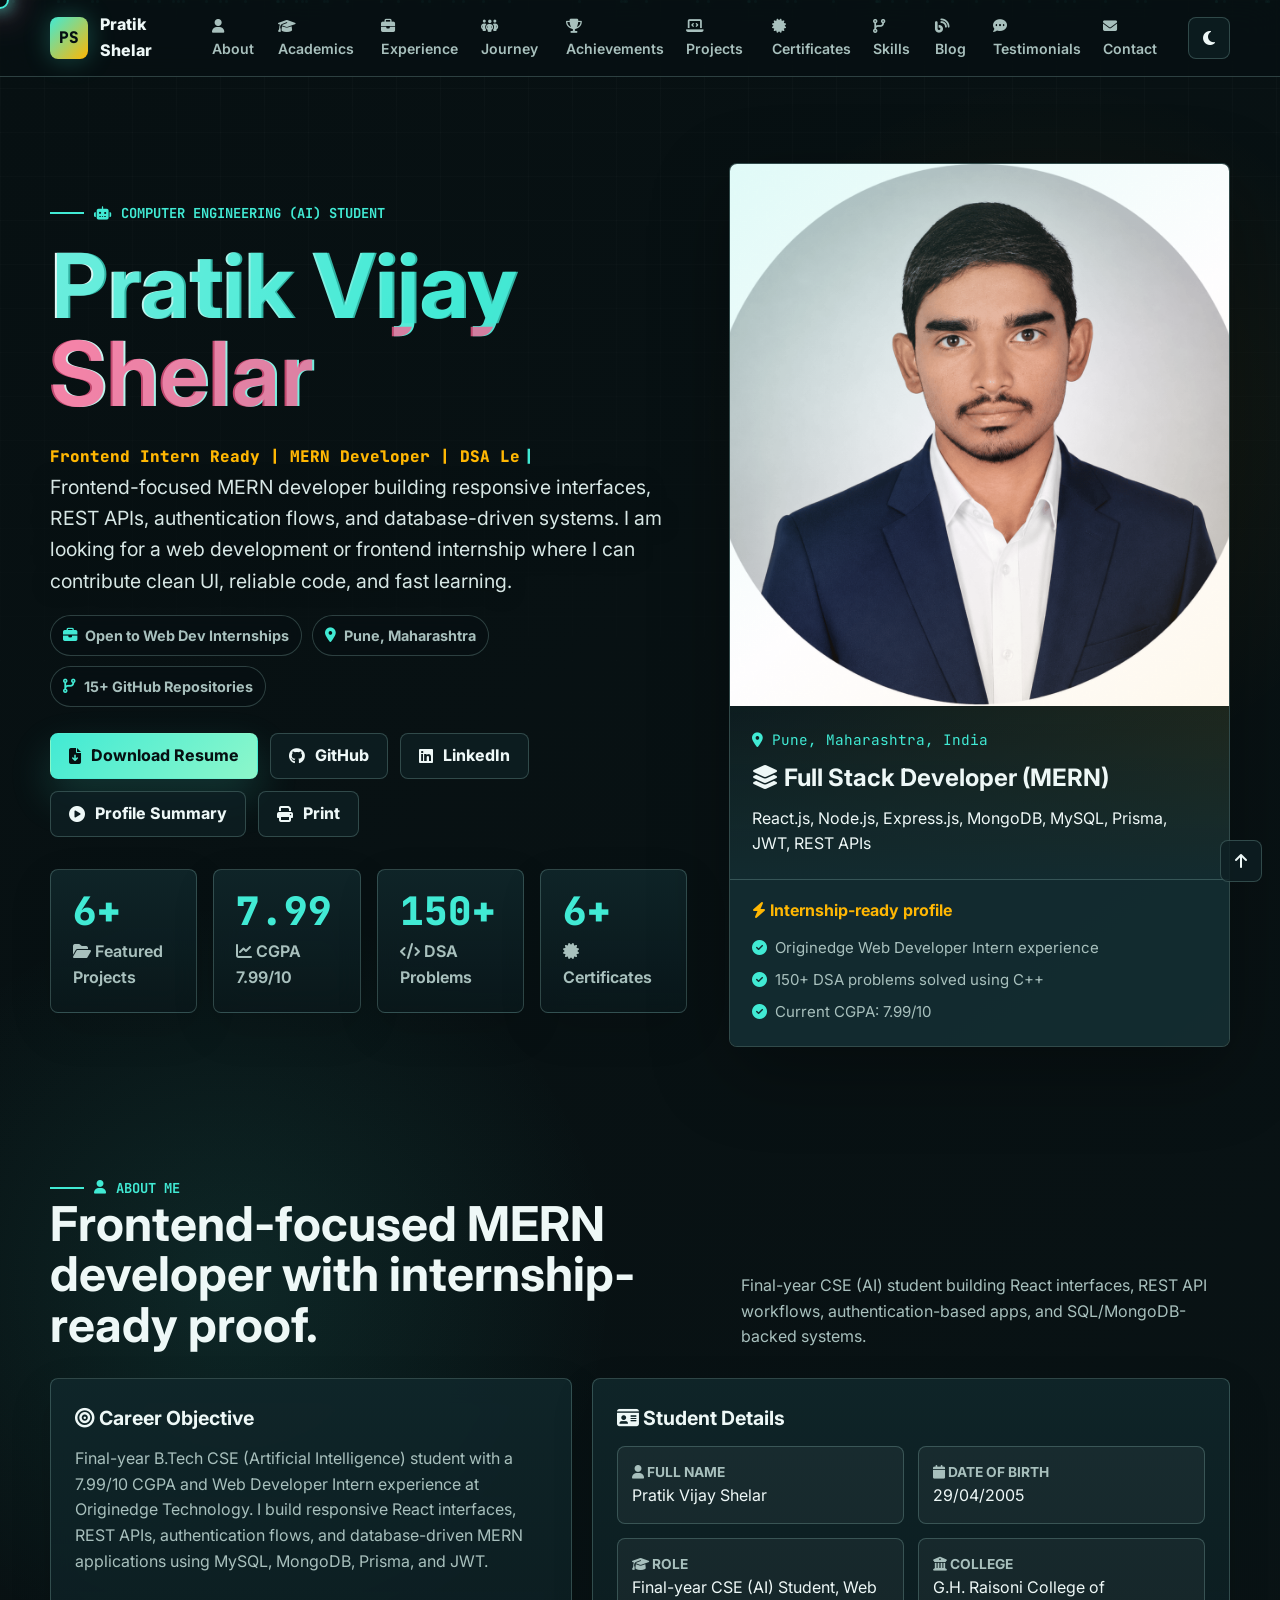
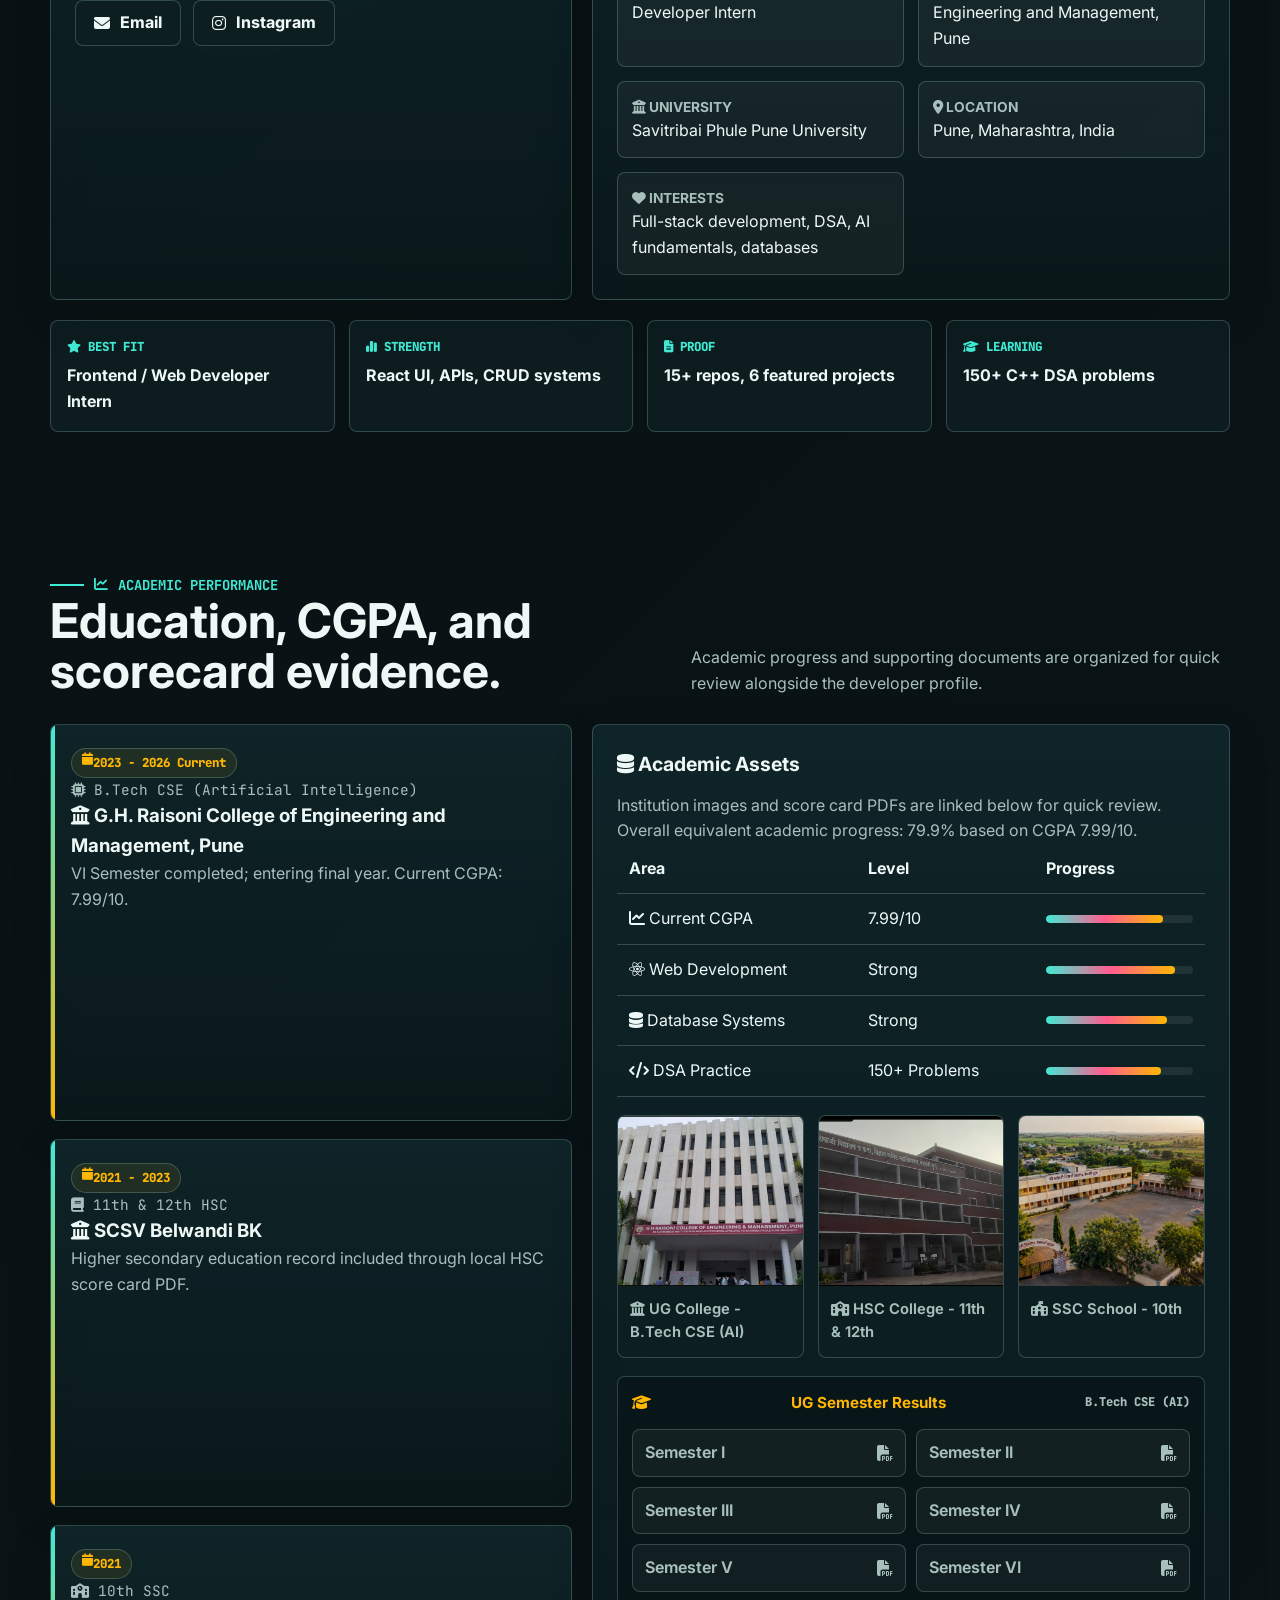
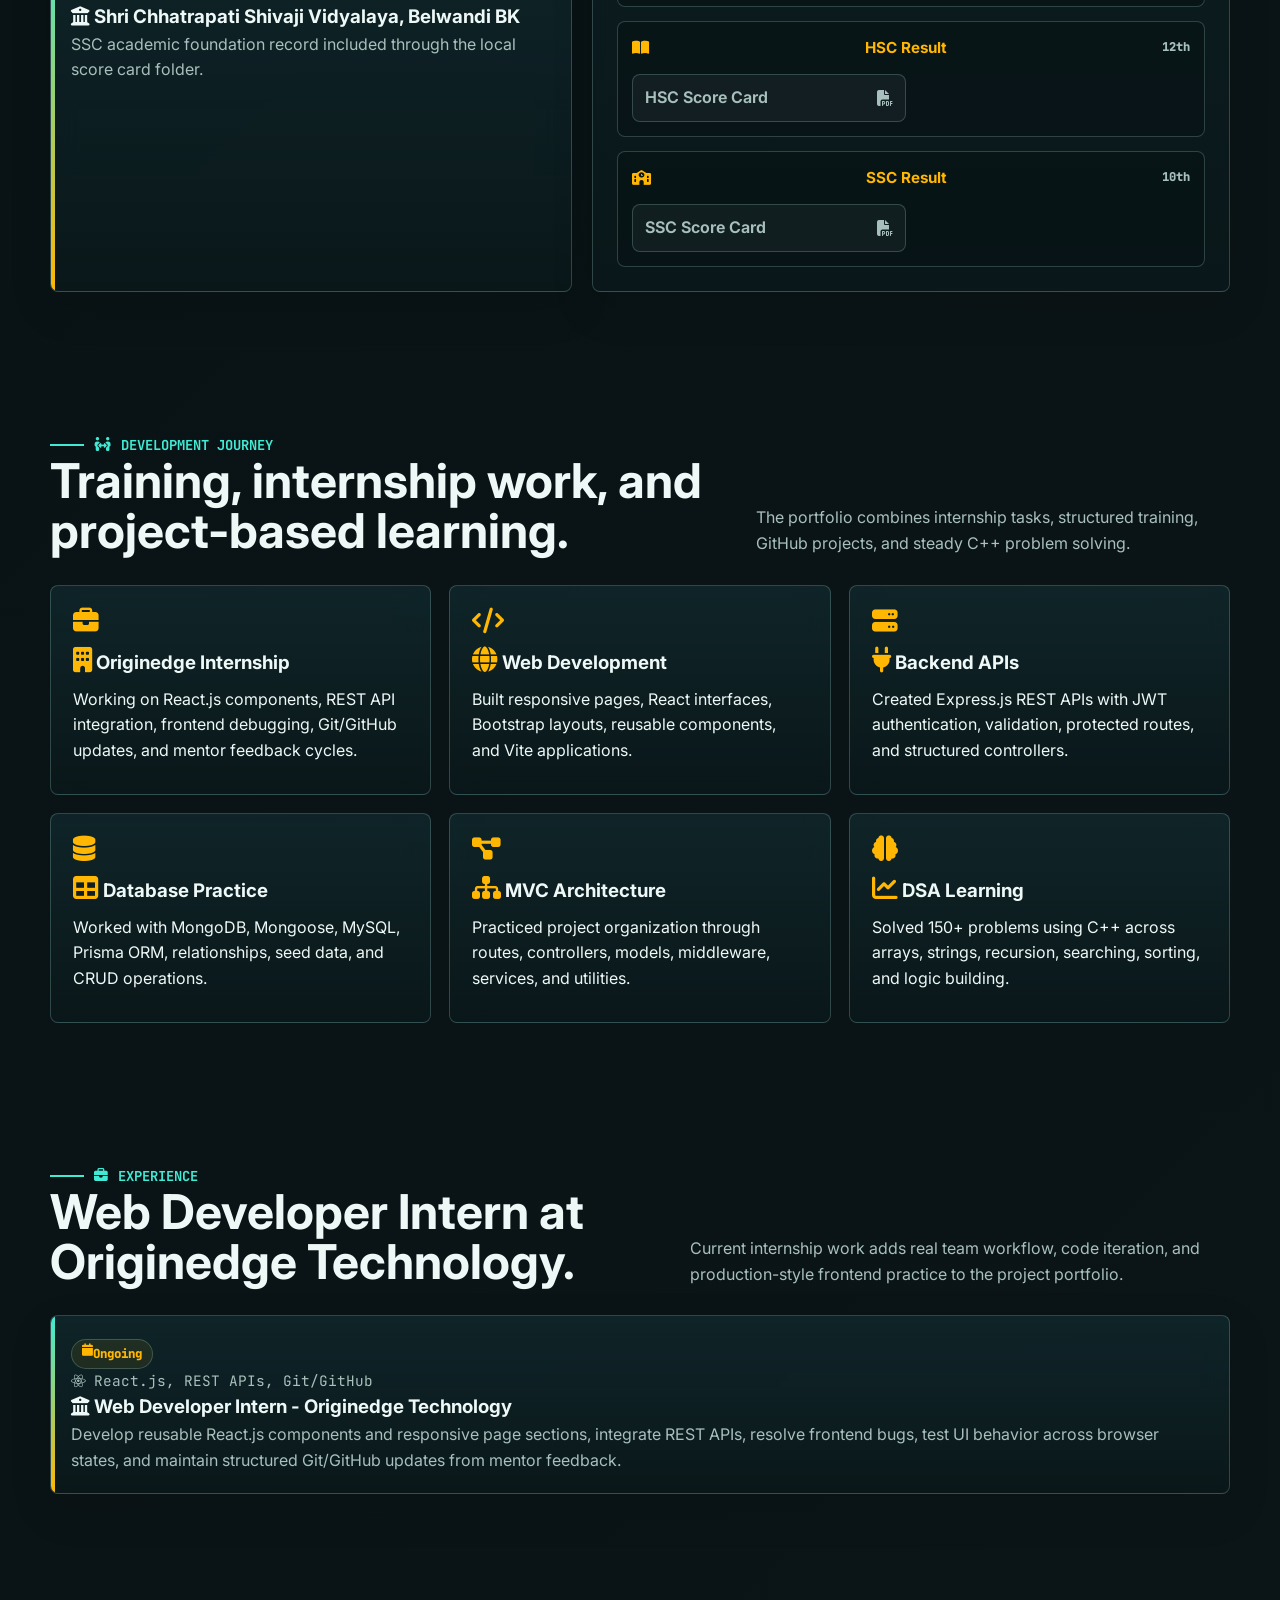
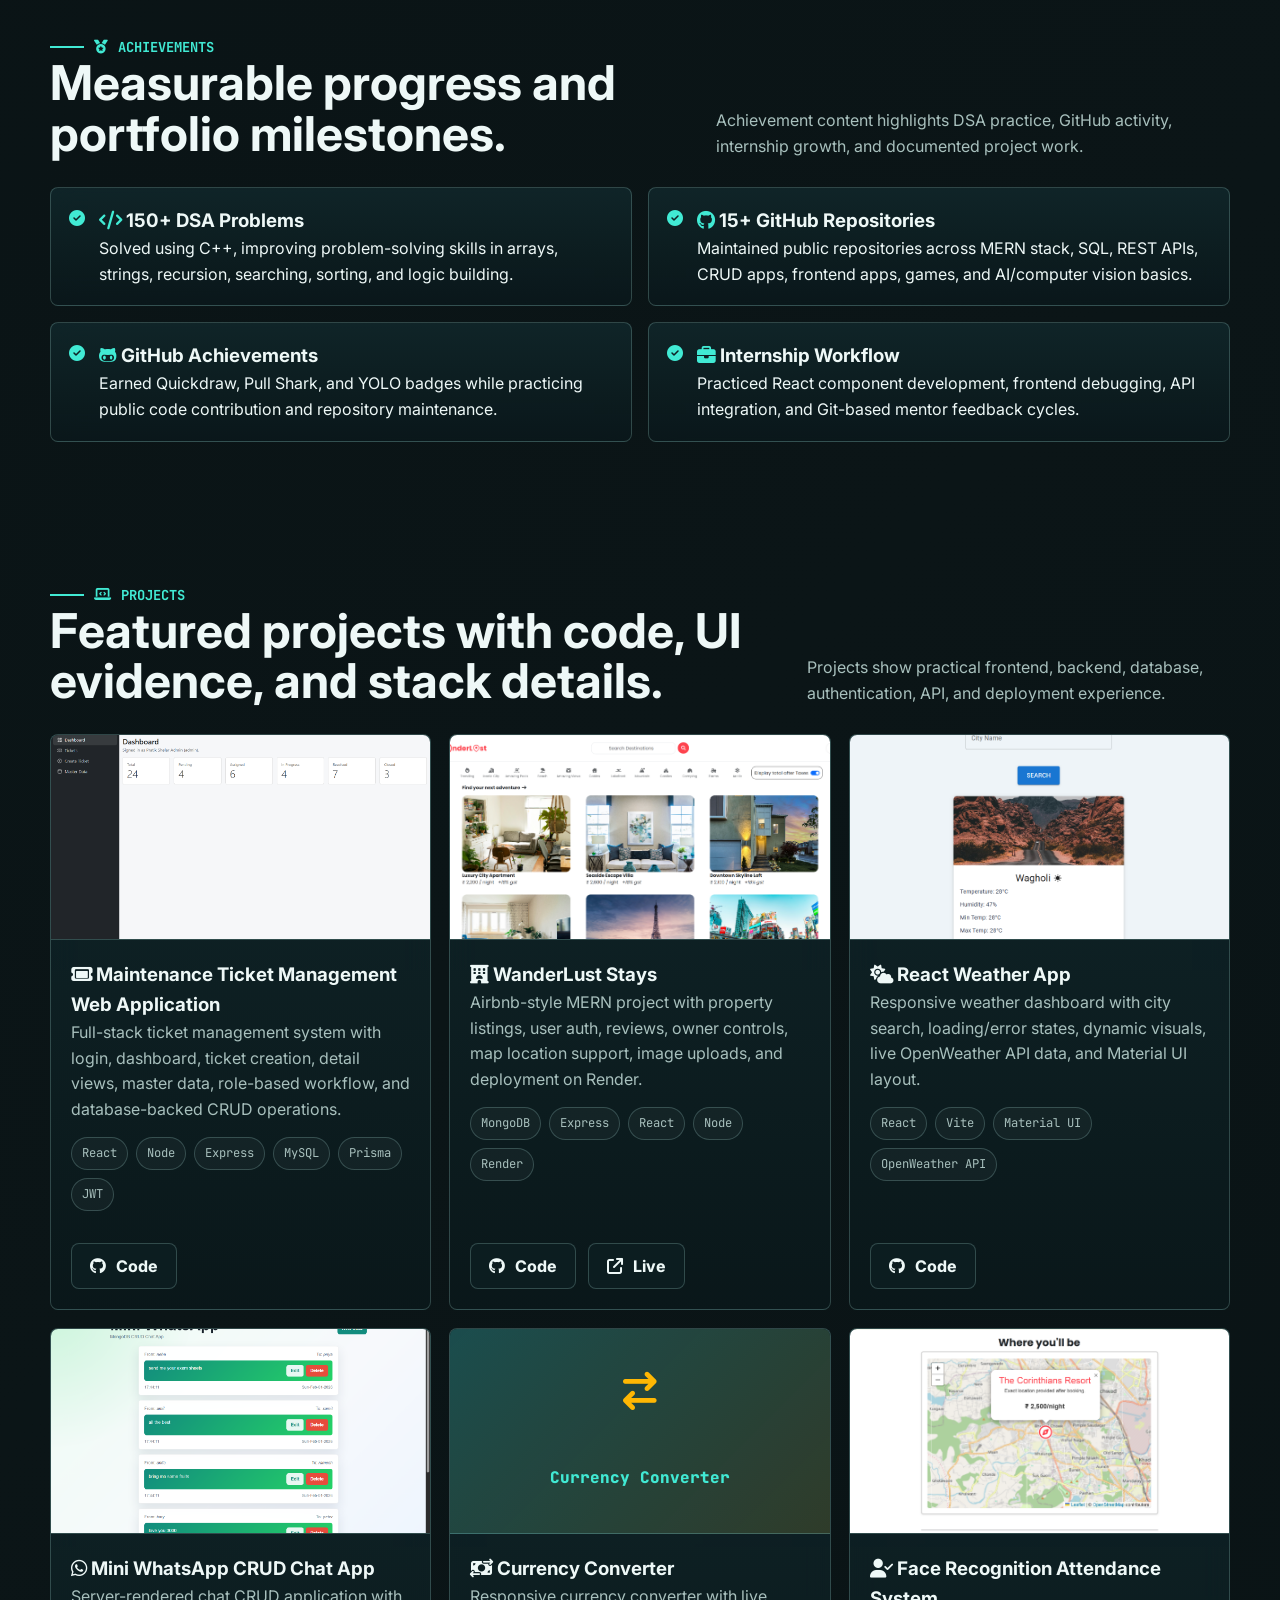
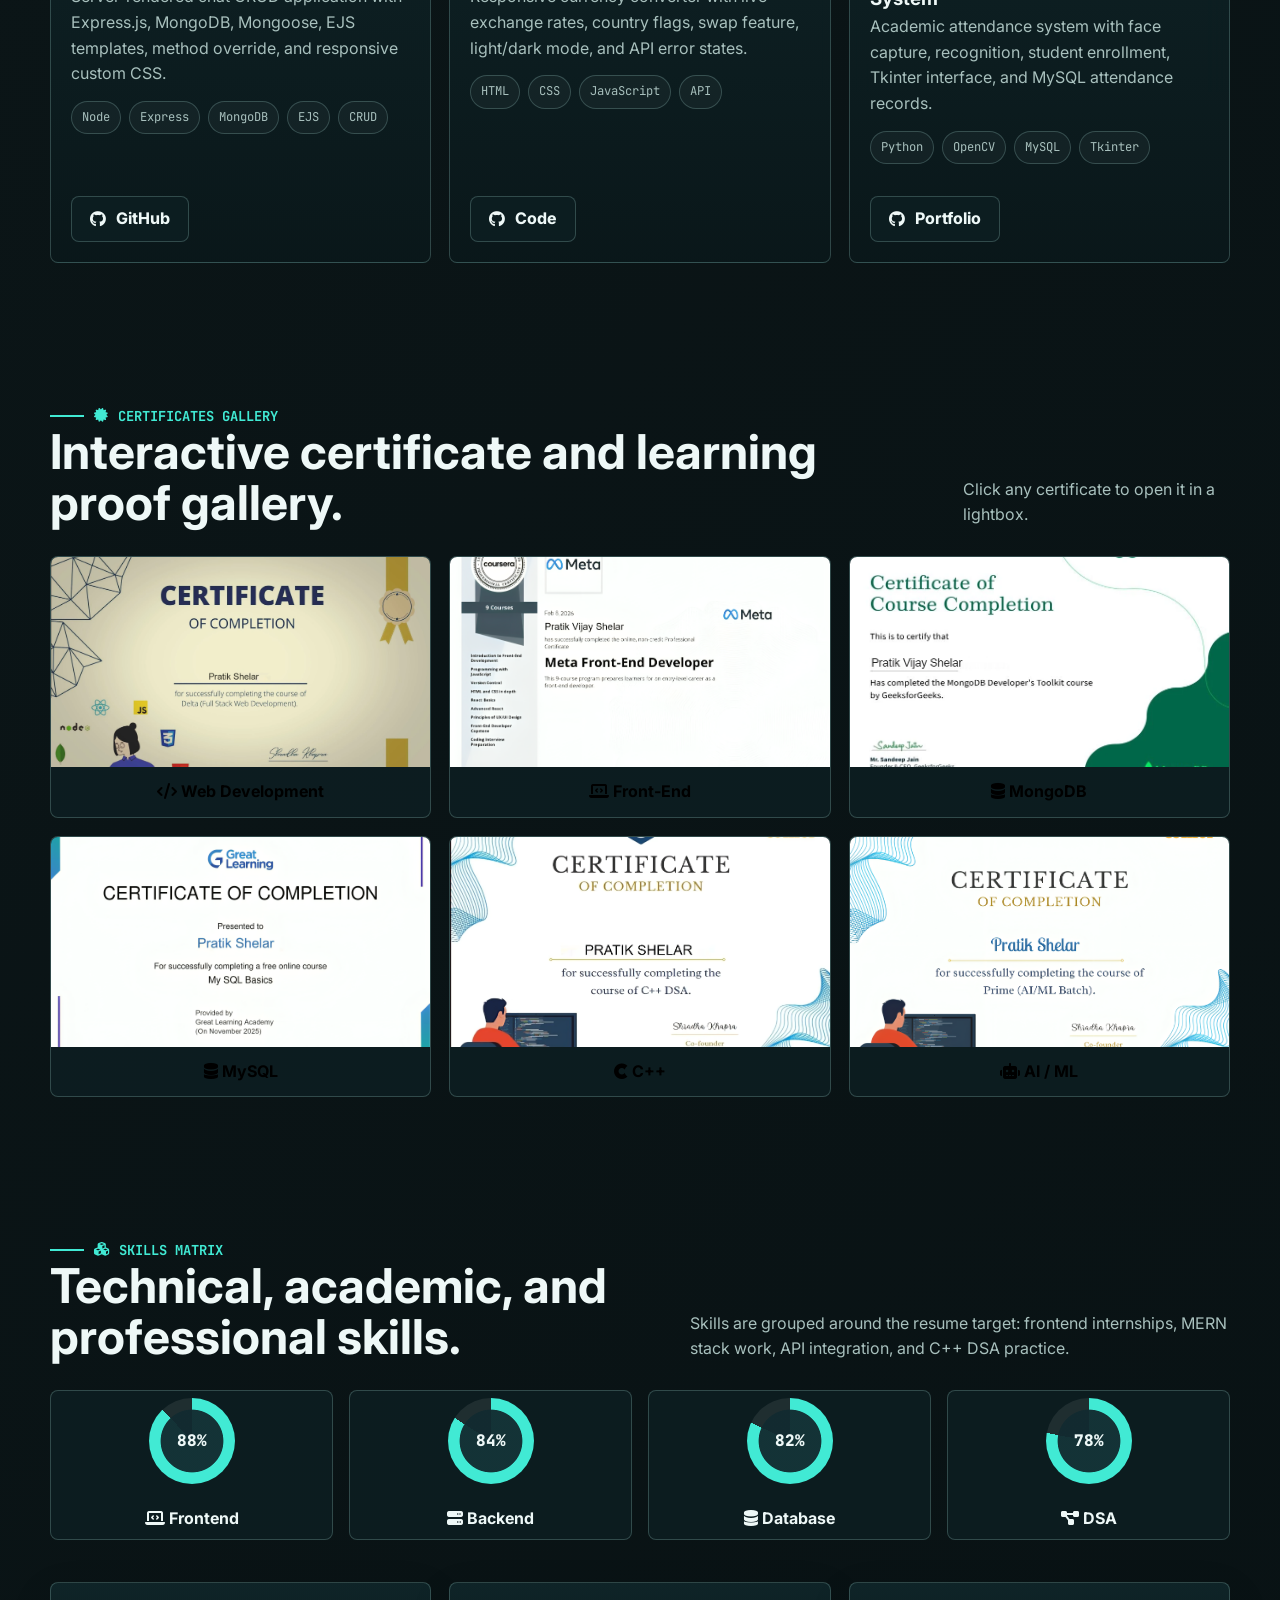
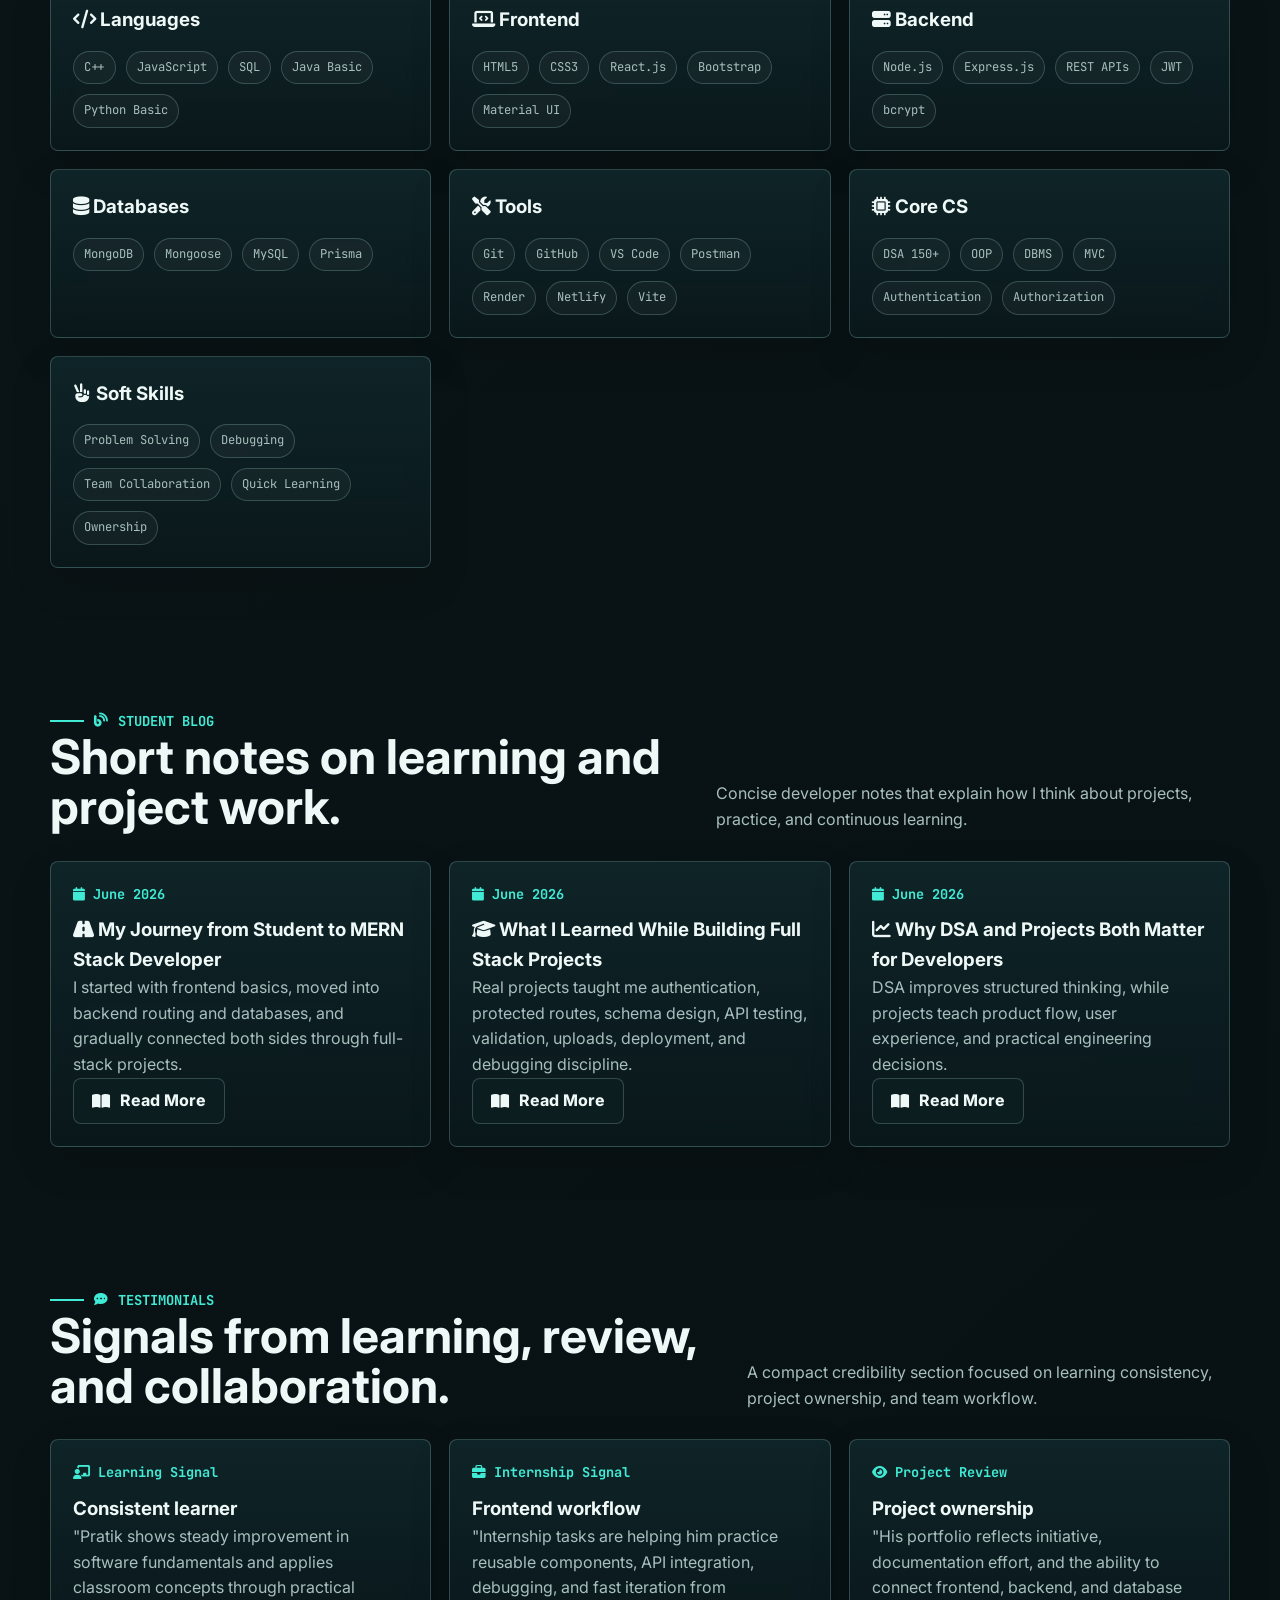
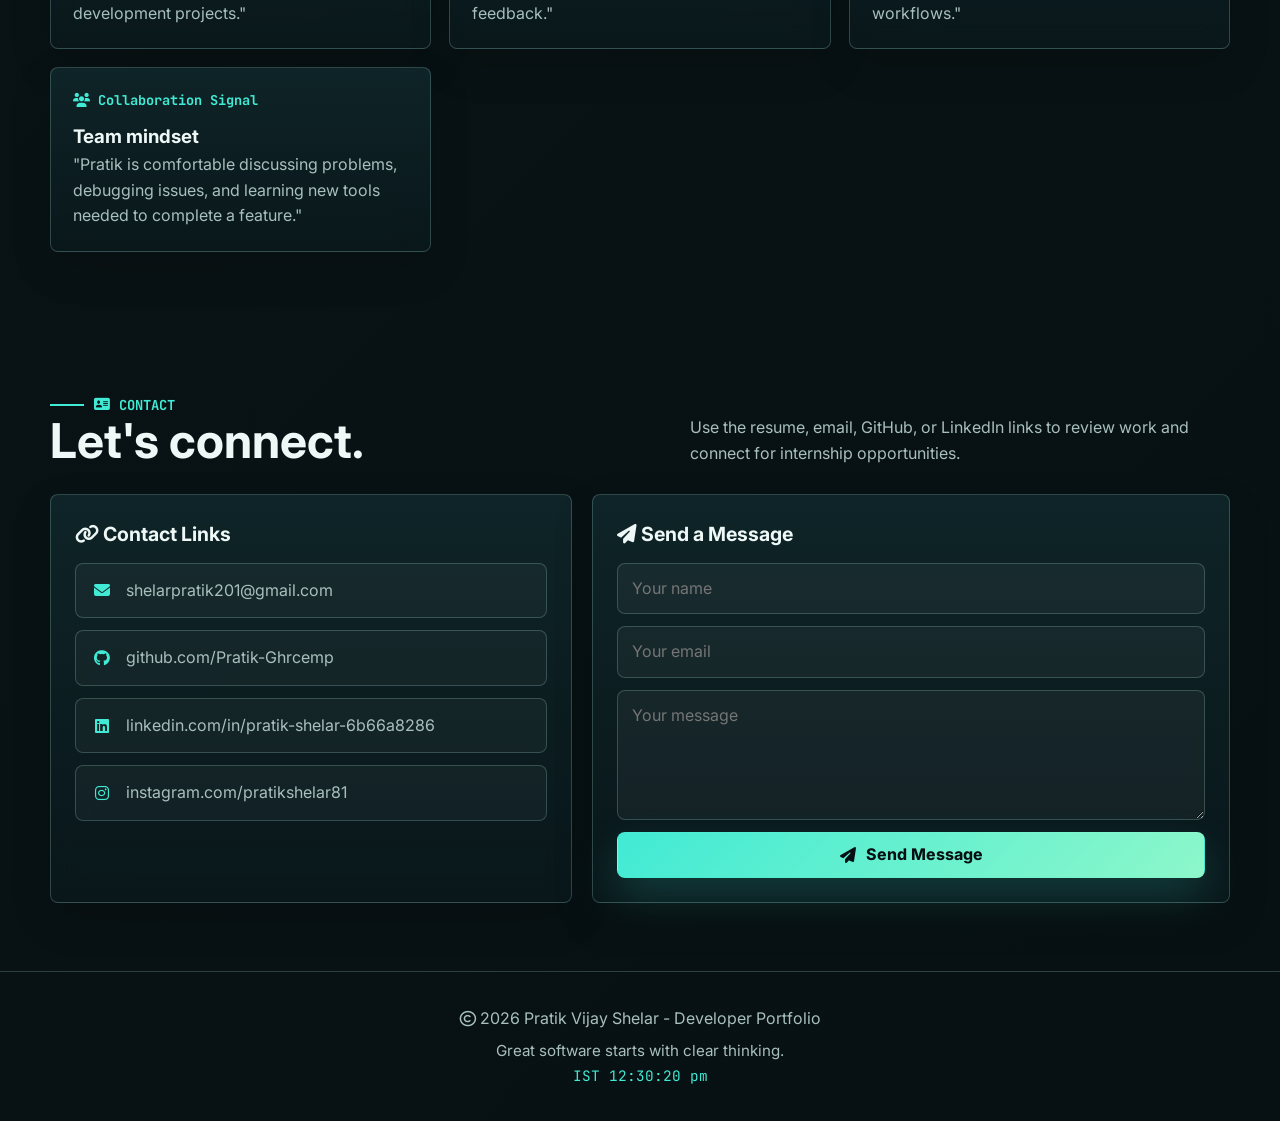
==== commit c320fdd0: "Make portfolio render from JSON data" ====
--- a/index.html
+++ b/index.html
@@ -1,512 +1,48 @@
-﻿<!DOCTYPE html>
+<!DOCTYPE html>
 <html lang="en">
 <head>
   <meta charset="UTF-8">
   <meta name="viewport" content="width=device-width, initial-scale=1.0">
-  <title>Pratik Vijay Shelar | MERN Stack Developer Portfolio</title>
-  <meta name="description" content="Professional portfolio of Pratik Vijay Shelar, final-year CSE (AI) student, Web Developer Intern, MERN stack developer, and C++ DSA learner.">
+  <title id="pageTitle"></title>
+  <meta id="pageDescription" name="description" content="">
   <link rel="preconnect" href="https://fonts.googleapis.com">
   <link rel="preconnect" href="https://fonts.gstatic.com" crossorigin>
   <link href="https://fonts.googleapis.com/css2?family=Inter:wght@400;500;600;700;800&family=JetBrains+Mono:wght@500;700&display=swap" rel="stylesheet">
   <link rel="stylesheet" href="https://cdnjs.cloudflare.com/ajax/libs/font-awesome/6.5.1/css/all.min.css">
-    <link rel="stylesheet" href="css/style.css">
+  <link rel="stylesheet" href="css/style.css">
 </head>
 <body>
   <canvas id="spaceCanvas" aria-hidden="true"></canvas>
   <div class="particle-field" id="particleField" aria-hidden="true"></div>
   <div class="laser-cursor" id="laserCursor" aria-hidden="true"></div>
+
   <nav class="nav">
     <div class="container nav-inner">
-      <a class="brand" href="#home" aria-label="Go to home">
-        <span class="brand-mark">PS</span>
-        <span>Pratik Shelar</span>
-      </a>
-      <ul class="nav-links" id="navLinks">
-        <li><a href="#about"><i class="fas fa-user"></i> About</a></li>
-        <li><a href="#academics"><i class="fas fa-graduation-cap"></i> Academics</a></li>
-        <li><a href="#experience"><i class="fas fa-briefcase"></i> Experience</a></li>
-        <li><a href="#journey"><i class="fas fa-people-group"></i> Journey</a></li>
-        <li><a href="#achievements"><i class="fas fa-trophy"></i> Achievements</a></li>
-        <li><a href="#projects"><i class="fas fa-laptop-code"></i> Projects</a></li>
-        <li><a href="#certificates"><i class="fas fa-certificate"></i> Certificates</a></li>
-        <li><a href="#skills"><i class="fas fa-code-branch"></i> Skills</a></li>
-        <li><a href="#blog"><i class="fas fa-blog"></i> Blog</a></li>
-        <li><a href="#testimonials"><i class="fas fa-comment-dots"></i> Testimonials</a></li>
-        <li><a href="#contact"><i class="fas fa-envelope"></i> Contact</a></li>
-      </ul>
+      <a class="brand" id="brandLink" href="#home" aria-label=""></a>
+      <ul class="nav-links" id="navLinks"></ul>
       <div class="nav-actions">
-        <button class="icon-btn" id="themeToggle" type="button" aria-label="Toggle theme" title="Toggle theme"><i class="fa-solid fa-moon"></i></button>
-        <button class="menu-btn" id="menuBtn" type="button" aria-label="Open menu" title="Menu"><i class="fa-solid fa-bars"></i></button>
+        <button class="icon-btn" id="themeToggle" type="button" aria-label="" title=""></button>
+        <button class="menu-btn" id="menuBtn" type="button" aria-label="" title=""></button>
       </div>
     </div>
   </nav>
 
-  <main id="home">
-    <section class="hero">
-      <div class="container hero-grid">
-        <div>
-          <p class="eyebrow"><i class="fas fa-robot"></i> Computer Engineering (AI) student</p>
-          <div class="mobile-profile-chip" aria-label="Student profile preview">
-            <img src="assets/images/profile/pratik-shelar-profile.png" alt="Pratik Vijay Shelar profile thumbnail">
-            <span>Pratik Shelar</span>
-          </div>
-          <h1><span class="gradient-text glitch" data-text="Pratik Vijay Shelar">Pratik Vijay Shelar</span></h1>
-          <div class="typing-line" id="typingLine" aria-label="Typing role animation"></div>
-          <p class="lead">
-            Frontend-focused MERN developer building responsive interfaces, REST APIs, authentication flows, and database-driven systems. I am looking for a web development or frontend internship where I can contribute clean UI, reliable code, and fast learning.
-          </p>
-          <div class="hero-badges" aria-label="Portfolio highlights">
-            <span class="hero-badge"><i class="fa-solid fa-briefcase"></i> Open to Web Dev Internships</span>
-            <span class="hero-badge"><i class="fa-solid fa-location-dot"></i> Pune, Maharashtra</span>
-            <span class="hero-badge"><i class="fa-solid fa-code-branch"></i> 15+ GitHub Repositories</span>
-          </div>
-          <div class="hero-actions">
-            <a class="btn btn-primary" href="assets/docs/resume/pratik-shelar-resume.pdf" download><i class="fa-solid fa-file-arrow-down"></i> Download Resume</a>
-            <a class="btn btn-outline" href="https://github.com/Pratik-Ghrcemp" target="_blank" rel="noreferrer"><i class="fa-brands fa-github"></i> GitHub</a>
-            <a class="btn btn-outline" href="https://www.linkedin.com/in/pratik-shelar-6b66a8286/" target="_blank" rel="noreferrer"><i class="fa-brands fa-linkedin"></i> LinkedIn</a>
-            <button class="btn btn-outline" id="videoBtn" type="button"><i class="fa-solid fa-circle-play"></i> Profile Summary</button>
-            <button class="btn btn-outline" id="printBtn" type="button"><i class="fa-solid fa-print"></i> Print</button>
-          </div>
-          <div class="stats-grid" aria-label="Quick statistics">
-            <div class="stat-card"><div class="stat-number" data-count="6">0</div><div class="stat-label"><i class="fas fa-folder-open"></i> Featured Projects</div></div>
-            <div class="stat-card"><div class="stat-number" data-count="799">0</div><div class="stat-label"><i class="fas fa-chart-line"></i> CGPA 7.99/10</div></div>
-            <div class="stat-card"><div class="stat-number" data-count="150">0</div><div class="stat-label"><i class="fas fa-code"></i> DSA Problems</div></div>
-            <div class="stat-card"><div class="stat-number" data-count="6">0</div><div class="stat-label"><i class="fas fa-certificate"></i> Certificates</div></div>
-          </div>
-        </div>
-        <aside class="profile-panel">
-          <img class="profile-photo" src="assets/images/profile/pratik-shelar-profile.png" alt="Pratik Vijay Shelar profile photograph">
-          <div class="profile-info">
-            <p class="mono"><i class="fas fa-map-marker-alt"></i> Pune, Maharashtra, India</p>
-            <h2><i class="fas fa-layer-group"></i> Full Stack Developer (MERN)</h2>
-            <p>React.js, Node.js, Express.js, MongoDB, MySQL, Prisma, JWT, REST APIs</p>
-          </div>
-          <div class="availability-card">
-            <strong><i class="fas fa-bolt"></i> Internship-ready profile</strong>
-            <div class="mini-list">
-              <span><i class="fa-solid fa-circle-check"></i> Originedge Web Developer Intern experience</span>
-              <span><i class="fa-solid fa-circle-check"></i> 150+ DSA problems solved using C++</span>
-              <span><i class="fa-solid fa-circle-check"></i> Current CGPA: 7.99/10</span>
-            </div>
-          </div>
-        </aside>
-      </div>
-    </section>
+  <main id="home"></main>
 
-    <section id="about">
-      <div class="container">
-        <div class="section-head">
-          <div>
-            <p class="eyebrow"><i class="fas fa-user"></i> About me</p>
-            <h2 class="section-title">Frontend-focused MERN developer with internship-ready proof.</h2>
-          </div>
-          <p class="section-note">Final-year CSE (AI) student building React interfaces, REST API workflows, authentication-based apps, and SQL/MongoDB-backed systems.</p>
-        </div>
-        <div class="two-col">
-          <div class="card">
-            <h3><i class="fas fa-bullseye"></i> Career Objective</h3>
-            <p>Final-year B.Tech CSE (Artificial Intelligence) student with a 7.99/10 CGPA and Web Developer Intern experience at Originedge Technology. I build responsive React interfaces, REST APIs, authentication flows, and database-driven MERN applications using MySQL, MongoDB, Prisma, and JWT.</p>
-            <div class="social-row">
-              <a class="btn btn-outline" href="mailto:shelarpratik201@gmail.com"><i class="fa-solid fa-envelope"></i> Email</a>
-              <a class="btn btn-outline" href="https://www.instagram.com/pratikshelar81/" target="_blank" rel="noreferrer"><i class="fa-brands fa-instagram"></i> Instagram</a>
-            </div>
-          </div>
-          <div class="card">
-            <h3><i class="fas fa-id-card"></i> Student Details</h3>
-            <div class="info-grid">
-              <div class="info-item"><span><i class="fas fa-user"></i> Full Name</span>Pratik Vijay Shelar</div>
-              <div class="info-item"><span><i class="fas fa-calendar"></i> Date of Birth</span>29/04/2005</div>
-              <div class="info-item"><span><i class="fas fa-graduation-cap"></i> Role</span>Final-year CSE (AI) Student, Web Developer Intern</div>
-              <div class="info-item"><span><i class="fas fa-university"></i> College</span>G.H. Raisoni College of Engineering and Management, Pune</div>
-              <div class="info-item"><span><i class="fas fa-building-columns"></i> University</span>Savitribai Phule Pune University</div>
-              <div class="info-item"><span><i class="fas fa-location-dot"></i> Location</span>Pune, Maharashtra, India</div>
-              <div class="info-item"><span><i class="fas fa-heart"></i> Interests</span>Full-stack development, DSA, AI fundamentals, databases</div>
-            </div>
-          </div>
-        </div>
-        <div class="recruiter-panel" aria-label="Recruiter snapshot">
-          <div class="recruiter-item"><span><i class="fas fa-star"></i> Best fit</span><strong>Frontend / Web Developer Intern</strong></div>
-          <div class="recruiter-item"><span><i class="fas fa-chart-simple"></i> Strength</span><strong>React UI, APIs, CRUD systems</strong></div>
-          <div class="recruiter-item"><span><i class="fas fa-file-alt"></i> Proof</span><strong>15+ repos, 6 featured projects</strong></div>
-          <div class="recruiter-item"><span><i class="fas fa-graduation-cap"></i> Learning</span><strong>150+ C++ DSA problems</strong></div>
-        </div>
-      </div>
-    </section>
-
-    <section id="academics">
-      <div class="container">
-        <div class="section-head">
-          <div>
-            <p class="eyebrow"><i class="fas fa-chart-line"></i> Academic performance</p>
-            <h2 class="section-title">Education, CGPA, and scorecard evidence.</h2>
-          </div>
-          <p class="section-note">Academic progress and supporting documents are organized for quick review alongside the developer profile.</p>
-        </div>
-        <div class="two-col">
-          <div class="timeline">
-            <article class="timeline-card">
-              <span class="year-pill"><i class="fas fa-calendar"></i> 2023 - 2026 Current</span>
-              <p class="mono"><i class="fas fa-microchip"></i> B.Tech CSE (Artificial Intelligence)</p>
-              <h3><i class="fas fa-university"></i> G.H. Raisoni College of Engineering and Management, Pune</h3>
-              <p>VI Semester completed; entering final year. Current CGPA: 7.99/10.</p>
-            </article>
-            <article class="timeline-card">
-              <span class="year-pill"><i class="fas fa-calendar"></i> 2021 - 2023</span>
-              <p class="mono"><i class="fas fa-book"></i> 11th & 12th HSC</p>
-              <h3><i class="fas fa-school"></i> SCSV Belwandi BK</h3>
-              <p>Higher secondary education record included through local HSC score card PDF.</p>
-            </article>
-            <article class="timeline-card">
-              <span class="year-pill"><i class="fas fa-calendar"></i> 2021</span>
-              <p class="mono"><i class="fas fa-school"></i> 10th SSC</p>
-              <h3>Shri Chhatrapati Shivaji Vidyalaya, Belwandi BK</h3>
-              <p>SSC academic foundation record included through the local score card folder.</p>
-            </article>
-          </div>
-          <div class="card">
-            <h3><i class="fas fa-database"></i> Academic Assets</h3>
-            <p>Institution images and score card PDFs are linked below for quick review. Overall equivalent academic progress: 79.9% based on CGPA 7.99/10.</p>
-            <table class="subject-table" aria-label="Academic progress table">
-              <thead>
-                <tr><th>Area</th><th>Level</th><th>Progress</th></tr>
-              </thead>
-              <tbody>
-                <tr><td><i class="fas fa-chart-line"></i> Current CGPA</td><td>7.99/10</td><td><div class="bar"><span style="--value: 79.9%"></span></div></td></tr>
-                <tr><td><i class="fab fa-react"></i> Web Development</td><td>Strong</td><td><div class="bar"><span style="--value: 88%"></span></div></td></tr>
-                <tr><td><i class="fas fa-database"></i> Database Systems</td><td>Strong</td><td><div class="bar"><span style="--value: 82%"></span></div></td></tr>
-                <tr><td><i class="fas fa-code"></i> DSA Practice</td><td>150+ Problems</td><td><div class="bar"><span style="--value: 78%"></span></div></td></tr>
-              </tbody>
-            </table>
-            <div class="image-strip">
-              <div class="image-tile">
-                <img src="assets/images/institutions/ug-college.png" alt="G.H. Raisoni College institution image">
-                <span><i class="fas fa-university"></i> UG College - B.Tech CSE (AI)</span>
-              </div>
-              <div class="image-tile">
-                <img src="assets/images/institutions/hsc-college.png" alt="HSC college institution image">
-                <span><i class="fas fa-school"></i> HSC College - 11th & 12th</span>
-              </div>
-              <div class="image-tile">
-                <img src="assets/images/institutions/ssc-school.png" alt="SSC school institution image">
-                <span><i class="fas fa-school-flag"></i> SSC School - 10th</span>
-              </div>
-            </div>
-            <div class="result-groups" aria-label="Ordered academic result links">
-              <div class="result-group">
-                <h4><i class="fas fa-graduation-cap"></i> UG Semester Results <span>B.Tech CSE (AI)</span></h4>
-                <div class="scorecard-links">
-                  <a href="assets/docs/scorecards/semester-1.pdf" target="_blank" rel="noreferrer">Semester I <i class="fa-solid fa-file-pdf"></i></a>
-                  <a href="assets/docs/scorecards/semester-2.pdf" target="_blank" rel="noreferrer">Semester II <i class="fa-solid fa-file-pdf"></i></a>
-                  <a href="assets/docs/scorecards/semester-3.pdf" target="_blank" rel="noreferrer">Semester III <i class="fa-solid fa-file-pdf"></i></a>
-                  <a href="assets/docs/scorecards/semester-4.pdf" target="_blank" rel="noreferrer">Semester IV <i class="fa-solid fa-file-pdf"></i></a>
-                  <a href="assets/docs/scorecards/semester-5.pdf" target="_blank" rel="noreferrer">Semester V <i class="fa-solid fa-file-pdf"></i></a>
-                  <a href="assets/docs/scorecards/semester-6.pdf" target="_blank" rel="noreferrer">Semester VI <i class="fa-solid fa-file-pdf"></i></a>
-                </div>
-              </div>
-              <div class="result-group">
-                <h4><i class="fas fa-book-open"></i> HSC Result <span>12th</span></h4>
-                <div class="scorecard-links">
-                  <a href="assets/docs/scorecards/hsc.pdf" target="_blank" rel="noreferrer">HSC Score Card <i class="fa-solid fa-file-pdf"></i></a>
-                </div>
-              </div>
-              <div class="result-group">
-                <h4><i class="fas fa-school"></i> SSC Result <span>10th</span></h4>
-                <div class="scorecard-links">
-                  <a href="assets/docs/scorecards/ssc.pdf" target="_blank" rel="noreferrer">SSC Score Card <i class="fa-solid fa-file-pdf"></i></a>
-                </div>
-              </div>
-            </div>
-          </div>
-        </div>
-      </div>
-    </section>
-
-    <section id="journey">
-      <div class="container">
-        <div class="section-head">
-          <div>
-            <p class="eyebrow"><i class="fas fa-people-arrows"></i> Development journey</p>
-            <h2 class="section-title">Training, internship work, and project-based learning.</h2>
-          </div>
-          <p class="section-note">The portfolio combines internship tasks, structured training, GitHub projects, and steady C++ problem solving.</p>
-        </div>
-        <div class="journey-grid">
-          <article class="journey-card"><i class="fa-solid fa-briefcase"></i><h3><i class="fas fa-building"></i> Originedge Internship</h3><p>Working on React.js components, REST API integration, frontend debugging, Git/GitHub updates, and mentor feedback cycles.</p></article>
-          <article class="journey-card"><i class="fa-solid fa-code"></i><h3><i class="fas fa-globe"></i> Web Development</h3><p>Built responsive pages, React interfaces, Bootstrap layouts, reusable components, and Vite applications.</p></article>
-          <article class="journey-card"><i class="fa-solid fa-server"></i><h3><i class="fas fa-plug"></i> Backend APIs</h3><p>Created Express.js REST APIs with JWT authentication, validation, protected routes, and structured controllers.</p></article>
-          <article class="journey-card"><i class="fa-solid fa-database"></i><h3><i class="fas fa-table"></i> Database Practice</h3><p>Worked with MongoDB, Mongoose, MySQL, Prisma ORM, relationships, seed data, and CRUD operations.</p></article>
-          <article class="journey-card"><i class="fa-solid fa-diagram-project"></i><h3><i class="fas fa-sitemap"></i> MVC Architecture</h3><p>Practiced project organization through routes, controllers, models, middleware, services, and utilities.</p></article>
-          <article class="journey-card"><i class="fa-solid fa-brain"></i><h3><i class="fas fa-chart-line"></i> DSA Learning</h3><p>Solved 150+ problems using C++ across arrays, strings, recursion, searching, sorting, and logic building.</p></article>
-        </div>
-      </div>
-    </section>
-
-    <section id="experience">
-      <div class="container">
-        <div class="section-head">
-          <div>
-            <p class="eyebrow"><i class="fas fa-briefcase"></i> Experience</p>
-            <h2 class="section-title">Web Developer Intern at Originedge Technology.</h2>
-          </div>
-          <p class="section-note">Current internship work adds real team workflow, code iteration, and production-style frontend practice to the project portfolio.</p>
-        </div>
-        <div class="timeline">
-          <article class="timeline-card">
-            <span class="year-pill"><i class="fas fa-calendar"></i> Ongoing</span>
-            <p class="mono"><i class="fab fa-react"></i> React.js, REST APIs, Git/GitHub</p>
-            <h3><i class="fas fa-building"></i> Web Developer Intern - Originedge Technology</h3>
-            <p>Develop reusable React.js components and responsive page sections, integrate REST APIs, resolve frontend bugs, test UI behavior across browser states, and maintain structured Git/GitHub updates from mentor feedback.</p>
-          </article>
-        </div>
-      </div>
-    </section>
-
-    <section id="achievements">
-      <div class="container">
-        <div class="section-head">
-          <div>
-            <p class="eyebrow"><i class="fas fa-medal"></i> Achievements</p>
-            <h2 class="section-title">Measurable progress and portfolio milestones.</h2>
-          </div>
-          <p class="section-note">Achievement content highlights DSA practice, GitHub activity, internship growth, and documented project work.</p>
-        </div>
-        <div class="achievement-list">
-          <div class="achievement-item"><i class="fa-solid fa-check-circle"></i><div><h3><i class="fas fa-code"></i> 150+ DSA Problems</h3><p>Solved using C++, improving problem-solving skills in arrays, strings, recursion, searching, sorting, and logic building.</p></div></div>
-          <div class="achievement-item"><i class="fa-solid fa-check-circle"></i><div><h3><i class="fab fa-github"></i> 15+ GitHub Repositories</h3><p>Maintained public repositories across MERN stack, SQL, REST APIs, CRUD apps, frontend apps, games, and AI/computer vision basics.</p></div></div>
-          <div class="achievement-item"><i class="fa-solid fa-check-circle"></i><div><h3><i class="fab fa-github-alt"></i> GitHub Achievements</h3><p>Earned Quickdraw, Pull Shark, and YOLO achievements.</p></div></div>
-          <div class="achievement-item"><i class="fa-solid fa-check-circle"></i><div><h3><i class="fas fa-file-alt"></i> Project Documentation</h3><p>Built and documented projects across MERN stack, REST APIs, CRUD apps, and responsive frontend development.</p></div></div>
-        </div>
-        <div class="timeline alt" style="margin-top: 28px;">
-          <article class="timeline-card"><span class="medal gold"><i class="fas fa-crown"></i> Gold Focus</span><h3><i class="fas fa-layer-group"></i> MERN Project Portfolio</h3><p>Built production-style full-stack projects with authentication, CRUD, database models, and deployment practice.</p></article>
-          <article class="timeline-card"><span class="medal silver"><i class="fas fa-chart-line"></i> Silver Progress</span><h3><i class="fas fa-code"></i> 150+ DSA Problems</h3><p>Consistent C++ problem solving across arrays, strings, recursion, searching, sorting, and logic building.</p></article>
-          <article class="timeline-card"><span class="medal bronze"><i class="fab fa-github"></i> Bronze Badge</span><h3>GitHub Achievements</h3><p>Earned Quickdraw, Pull Shark, and YOLO achievements through active GitHub usage.</p></article>
-        </div>
-      </div>
-    </section>
-
-    <section id="projects">
-      <div class="container">
-        <div class="section-head">
-          <div>
-            <p class="eyebrow"><i class="fas fa-display"></i> Project showcase</p>
-            <h2 class="section-title">Full-stack and frontend projects with real screenshots.</h2>
-          </div>
-          <p class="section-note">Each project includes stack, features, local screenshots, and repository/live links where available.</p>
-        </div>
-        <div class="project-grid">
-          <article class="project-card" data-back="Role-based dashboard, ticket lifecycle, JWT auth, Prisma models, MySQL relations, upload support, and admin workflows.">
-            <img src="assets/images/projects/maintenance-ticket-management/dashboard.png" alt="Maintenance ticket management dashboard">
-            <div class="project-body">
-              <h3><i class="fas fa-ticket-alt"></i> Maintenance Ticket Management System</h3>
-              <p>Role-based facility maintenance platform with Admin, Technician, and User dashboards, 10+ ticket workflows, JWT authentication, protected routes, Prisma schema design, and MySQL persistence.</p>
-              <div class="tags"><span class="tag"><i class="fab fa-react"></i> React</span><span class="tag"><i class="fab fa-node-js"></i> Node</span><span class="tag"><i class="fas fa-charging-station"></i> Express</span><span class="tag"><i class="fas fa-cubes"></i> Prisma</span><span class="tag"><i class="fas fa-database"></i> MySQL</span><span class="tag"><i class="fas fa-key"></i> JWT</span></div>
-              <div class="project-actions"><a class="btn btn-outline" href="https://github.com/Pratik-Ghrcemp/maintenance-ticket-management-web-application" target="_blank" rel="noreferrer"><i class="fa-brands fa-github"></i> Code</a></div>
-            </div>
-          </article>
-          <article class="project-card" data-back="Travel listing platform with auth, listings, reviews, image uploads, maps, MongoDB persistence, and Render deployment.">
-            <img src="assets/images/projects/wanderlust-stays/listings-feed.png" alt="WanderLust listings feed">
-            <div class="project-body">
-              <h3><i class="fas fa-hotel"></i> WanderLust Stays</h3>
-              <p>Travel stay listing platform with authentication, listing/review CRUD, image uploads, search/routing flow, MongoDB persistence, reusable React UI, and Render deployment.</p>
-              <div class="tags"><span class="tag"><i class="fas fa-leaf"></i> MongoDB</span><span class="tag"><i class="fas fa-charging-station"></i> Express</span><span class="tag"><i class="fab fa-react"></i> React</span><span class="tag"><i class="fab fa-node-js"></i> Node</span><span class="tag"><i class="fas fa-cloud"></i> Render</span></div>
-              <div class="project-actions"><a class="btn btn-outline" href="https://github.com/Pratik-Ghrcemp/WanderLust-Stays" target="_blank" rel="noreferrer"><i class="fa-brands fa-github"></i> Code</a><a class="btn btn-outline" href="https://wanderlust-stays-i4o9.onrender.com" target="_blank" rel="noreferrer"><i class="fa-solid fa-arrow-up-right-from-square"></i> Live</a></div>
-            </div>
-          </article>
-          <article class="project-card" data-back="Live weather search with OpenWeather API, Material UI cards, dynamic weather visuals, loading states, and error handling.">
-            <img src="assets/images/projects/react-weather-app/sunny.png" alt="React weather app sunny preview">
-            <div class="project-body">
-              <h3><i class="fas fa-cloud-sun"></i> React Weather App</h3>
-              <p>Responsive weather dashboard with city search, loading/error states, dynamic visuals, live OpenWeather API data, and Material UI layout.</p>
-              <div class="tags"><span class="tag"><i class="fab fa-react"></i> React</span><span class="tag"><i class="fas fa-bolt"></i> Vite</span><span class="tag"><i class="fas fa-palette"></i> Material UI</span><span class="tag"><i class="fas fa-cloud"></i> OpenWeather API</span></div>
-              <div class="project-actions"><a class="btn btn-outline" href="https://github.com/Pratik-Ghrcemp/react-weather-app" target="_blank" rel="noreferrer"><i class="fa-brands fa-github"></i> Code</a></div>
-            </div>
-          </article>
-          <article class="project-card" data-back="MongoDB CRUD chat app with Express routes, EJS views, method override, timestamps, and responsive WhatsApp-style UI.">
-            <img src="assets/images/projects/mini-whatsapp/code-output.png" alt="Mini WhatsApp CRUD app output">
-            <div class="project-body">
-              <h3><i class="fab fa-whatsapp"></i> Mini WhatsApp CRUD Chat App</h3>
-              <p>Server-rendered chat CRUD application with Express.js, MongoDB, Mongoose, EJS templates, method override, and responsive custom CSS.</p>
-              <div class="tags"><span class="tag"><i class="fab fa-node-js"></i> Node</span><span class="tag"><i class="fas fa-charging-station"></i> Express</span><span class="tag"><i class="fas fa-leaf"></i> MongoDB</span><span class="tag"><i class="fas fa-file-code"></i> EJS</span><span class="tag"><i class="fas fa-pen"></i> CRUD</span></div>
-              <div class="project-actions"><a class="btn btn-outline" href="https://github.com/Pratik-Ghrcemp" target="_blank" rel="noreferrer"><i class="fa-brands fa-github"></i> GitHub</a></div>
-            </div>
-          </article>
-          <article class="project-card" data-back="API-based currency converter with live rates, swap logic, country flags, dark mode, and error states.">
-            <div class="project-visual" role="img" aria-label="Currency Converter project visual">
-              <i class="fa-solid fa-arrow-right-arrow-left"></i>
-              <span>Currency Converter</span>
-            </div>
-            <div class="project-body">
-              <h3><i class="fas fa-money-bill-transfer"></i> Currency Converter</h3>
-              <p>Responsive currency converter with live exchange rates, country flags, swap feature, light/dark mode, and API error states.</p>
-              <div class="tags"><span class="tag"><i class="fab fa-html5"></i> HTML</span><span class="tag"><i class="fab fa-css3-alt"></i> CSS</span><span class="tag"><i class="fab fa-js"></i> JavaScript</span><span class="tag"><i class="fas fa-plug"></i> API</span></div>
-              <div class="project-actions"><a class="btn btn-outline" href="https://github.com/Pratik-Ghrcemp/CurrencyConverter" target="_blank" rel="noreferrer"><i class="fa-brands fa-github"></i> Code</a></div>
-            </div>
-          </article>
-          <article class="project-card" data-back="Python + OpenCV attendance system with face capture, recognition, student enrollment, and MySQL attendance records.">
-            <img src="assets/images/projects/wanderlust-stays/location-map.png" alt="WanderLust map feature screenshot">
-            <div class="project-body">
-              <h3><i class="fas fa-user-check"></i> Face Recognition Attendance System</h3>
-              <p>Academic attendance system with face capture, recognition, student enrollment, Tkinter interface, and MySQL attendance records.</p>
-              <div class="tags"><span class="tag"><i class="fab fa-python"></i> Python</span><span class="tag"><i class="fas fa-eye"></i> OpenCV</span><span class="tag"><i class="fas fa-database"></i> MySQL</span><span class="tag"><i class="fas fa-desktop"></i> Tkinter</span></div>
-              <div class="project-actions"><a class="btn btn-outline" href="https://github.com/Pratik-Ghrcemp" target="_blank" rel="noreferrer"><i class="fa-brands fa-github"></i> Portfolio</a></div>
-            </div>
-          </article>
-        </div>
-      </div>
-    </section>
-
-    <section id="certificates">
-      <div class="container">
-        <div class="section-head">
-          <div>
-            <p class="eyebrow"><i class="fas fa-certificate"></i> Certificates gallery</p>
-            <h2 class="section-title">Interactive certificate and learning proof gallery.</h2>
-          </div>
-          <p class="section-note">Click any certificate to open it in a lightbox.</p>
-        </div>
-        <div class="certificate-grid">
-          <button class="certificate-card" type="button" data-full="assets/images/certificates/web-development.png"><img src="assets/images/certificates/web-development.png" alt="Web Development certificate"><span><i class="fas fa-code"></i> Web Development</span></button>
-          <button class="certificate-card" type="button" data-full="assets/images/certificates/frontend.png"><img src="assets/images/certificates/frontend.png" alt="Front-End certificate"><span><i class="fas fa-laptop-code"></i> Front-End</span></button>
-          <button class="certificate-card" type="button" data-full="assets/images/certificates/mongodb.png"><img src="assets/images/certificates/mongodb.png" alt="MongoDB certificate"><span><i class="fas fa-database"></i> MongoDB</span></button>
-          <button class="certificate-card" type="button" data-full="assets/images/certificates/mysql.png"><img src="assets/images/certificates/mysql.png" alt="MySQL certificate"><span><i class="fas fa-database"></i> MySQL</span></button>
-          <button class="certificate-card" type="button" data-full="assets/images/certificates/cpp.png"><img src="assets/images/certificates/cpp.png" alt="C++ certificate"><span><i class="fab fa-cuttlefish"></i> C++</span></button>
-          <button class="certificate-card" type="button" data-full="assets/images/certificates/aiml.png"><img src="assets/images/certificates/aiml.png" alt="AI ML certificate"><span><i class="fas fa-robot"></i> AI / ML</span></button>
-        </div>
-      </div>
-    </section>
-
-    <section id="skills">
-      <div class="container">
-        <div class="section-head">
-          <div>
-            <p class="eyebrow"><i class="fas fa-cubes"></i> Skills matrix</p>
-            <h2 class="section-title">Technical, academic, and professional skills.</h2>
-          </div>
-          <p class="section-note">Skills are grouped around the resume target: frontend internships, MERN stack work, API integration, and C++ DSA practice.</p>
-        </div>
-        <div class="skills-grid">
-          <div class="rings-grid" style="grid-column: 1 / -1;">
-            <div class="skill-ring"><div class="ring" style="--percent: 88">88%</div><strong><i class="fas fa-laptop-code"></i> Frontend</strong></div>
-            <div class="skill-ring"><div class="ring" style="--percent: 84">84%</div><strong><i class="fas fa-server"></i> Backend</strong></div>
-            <div class="skill-ring"><div class="ring" style="--percent: 82">82%</div><strong><i class="fas fa-database"></i> Database</strong></div>
-            <div class="skill-ring"><div class="ring" style="--percent: 78">78%</div><strong><i class="fas fa-diagram-project"></i> DSA</strong></div>
-          </div>
-          <div class="skill-box"><h3><i class="fas fa-code"></i> Languages</h3><div class="skill-list"><span class="tag"><i class="fab fa-cuttlefish"></i> C++</span><span class="tag"><i class="fab fa-js"></i> JavaScript</span><span class="tag"><i class="fas fa-database"></i> SQL</span><span class="tag"><i class="fab fa-java"></i> Java Basic</span><span class="tag"><i class="fab fa-python"></i> Python Basic</span></div></div>
-          <div class="skill-box"><h3><i class="fas fa-laptop-code"></i> Frontend</h3><div class="skill-list"><span class="tag"><i class="fab fa-html5"></i> HTML5</span><span class="tag"><i class="fab fa-css3-alt"></i> CSS3</span><span class="tag"><i class="fab fa-react"></i> React.js</span><span class="tag"><i class="fab fa-bootstrap"></i> Bootstrap</span><span class="tag"><i class="fas fa-palette"></i> Material UI</span></div></div>
-          <div class="skill-box"><h3><i class="fas fa-server"></i> Backend</h3><div class="skill-list"><span class="tag"><i class="fab fa-node-js"></i> Node.js</span><span class="tag"><i class="fas fa-charging-station"></i> Express.js</span><span class="tag"><i class="fas fa-plug"></i> REST APIs</span><span class="tag"><i class="fas fa-key"></i> JWT</span><span class="tag"><i class="fas fa-lock"></i> bcrypt</span></div></div>
-          <div class="skill-box"><h3><i class="fas fa-database"></i> Databases</h3><div class="skill-list"><span class="tag"><i class="fas fa-leaf"></i> MongoDB</span><span class="tag"><i class="fas fa-database"></i> Mongoose</span><span class="tag"><i class="fas fa-database"></i> MySQL</span><span class="tag"><i class="fas fa-cubes"></i> Prisma</span></div></div>
-          <div class="skill-box"><h3><i class="fas fa-tools"></i> Tools</h3><div class="skill-list"><span class="tag"><i class="fab fa-git-alt"></i> Git</span><span class="tag"><i class="fab fa-github"></i> GitHub</span><span class="tag"><i class="fas fa-code"></i> VS Code</span><span class="tag"><i class="fas fa-paper-plane"></i> Postman</span><span class="tag"><i class="fas fa-cloud"></i> Render</span><span class="tag"><i class="fas fa-cloud-upload-alt"></i> Netlify</span><span class="tag"><i class="fas fa-bolt"></i> Vite</span></div></div>
-          <div class="skill-box"><h3><i class="fas fa-microchip"></i> Core CS</h3><div class="skill-list"><span class="tag"><i class="fas fa-diagram-project"></i> DSA 150+</span><span class="tag"><i class="fas fa-cube"></i> OOP</span><span class="tag"><i class="fas fa-database"></i> DBMS</span><span class="tag"><i class="fas fa-layer-group"></i> MVC</span><span class="tag"><i class="fas fa-lock"></i> Authentication</span><span class="tag"><i class="fas fa-user-shield"></i> Authorization</span></div></div>
-          <div class="skill-box"><h3><i class="fas fa-hand-peace"></i> Soft Skills</h3><div class="skill-list"><span class="tag"><i class="fas fa-brain"></i> Problem Solving</span><span class="tag"><i class="fas fa-bug"></i> Debugging</span><span class="tag"><i class="fas fa-users"></i> Team Collaboration</span><span class="tag"><i class="fas fa-rocket"></i> Quick Learning</span><span class="tag"><i class="fas fa-flag-checkered"></i> Ownership</span></div></div>
-        </div>
-      </div>
-    </section>
-
-    <section id="blog">
-      <div class="container">
-        <div class="section-head">
-          <div>
-            <p class="eyebrow"><i class="fas fa-blog"></i> Student blog</p>
-            <h2 class="section-title">Short notes on learning and project work.</h2>
-          </div>
-          <p class="section-note">Concise developer notes that explain how I think about projects, practice, and continuous learning.</p>
-        </div>
-        <div class="blog-grid">
-          <article class="blog-card"><p class="date"><i class="fas fa-calendar"></i> June 2026</p><h3><i class="fas fa-road"></i> My Journey from Student to MERN Stack Developer</h3><p>I started with frontend basics, moved into backend routing and databases, and gradually connected both sides through full-stack projects.</p><p class="more">This journey helped me understand how UI, APIs, validation, and databases work together in real applications.</p><button class="btn btn-outline read-more" type="button"><i class="fas fa-book-open"></i> Read More</button></article>
-          <article class="blog-card"><p class="date"><i class="fas fa-calendar"></i> June 2026</p><h3><i class="fas fa-graduation-cap"></i> What I Learned While Building Full Stack Projects</h3><p>Real projects taught me authentication, protected routes, schema design, API testing, validation, uploads, deployment, and debugging discipline.</p><p class="more">The biggest lesson was that clean structure matters as much as adding features.</p><button class="btn btn-outline read-more" type="button"><i class="fas fa-book-open"></i> Read More</button></article>
-          <article class="blog-card"><p class="date"><i class="fas fa-calendar"></i> June 2026</p><h3><i class="fas fa-chart-line"></i> Why DSA and Projects Both Matter for Developers</h3><p>DSA improves structured thinking, while projects teach product flow, user experience, and practical engineering decisions.</p><p class="more">Together, they build both interview confidence and practical engineering maturity.</p><button class="btn btn-outline read-more" type="button"><i class="fas fa-book-open"></i> Read More</button></article>
-        </div>
-      </div>
-    </section>
-
-    <section id="testimonials">
-      <div class="container">
-        <div class="section-head">
-          <div>
-            <p class="eyebrow"><i class="fas fa-comment-dots"></i> Testimonials</p>
-            <h2 class="section-title">Signals from learning, review, and collaboration.</h2>
-          </div>
-          <p class="section-note">A compact credibility section focused on learning consistency, project ownership, and team workflow.</p>
-        </div>
-        <div class="testimonial-grid">
-          <article class="testimonial-card"><p class="role"><i class="fas fa-chalkboard-user"></i> Learning Signal</p><h3>Consistent learner</h3><p>"Pratik shows steady improvement in software fundamentals and applies classroom concepts through practical development projects."</p></article>
-          <article class="testimonial-card"><p class="role"><i class="fas fa-briefcase"></i> Internship Signal</p><h3>Frontend workflow</h3><p>"Internship tasks are helping him practice reusable components, API integration, debugging, and fast iteration from feedback."</p></article>
-          <article class="testimonial-card"><p class="role"><i class="fas fa-eye"></i> Project Review</p><h3>Project ownership</h3><p>"His portfolio reflects initiative, documentation effort, and the ability to connect frontend, backend, and database workflows."</p></article>
-          <article class="testimonial-card"><p class="role"><i class="fas fa-users"></i> Collaboration Signal</p><h3>Team mindset</h3><p>"Pratik is comfortable discussing problems, debugging issues, and learning new tools needed to complete a feature."</p></article>
-        </div>
-      </div>
-    </section>
-
-    <section id="contact">
-      <div class="container">
-        <div class="section-head">
-          <div>
-            <p class="eyebrow"><i class="fas fa-address-card"></i> Contact</p>
-            <h2 class="section-title">Let's connect.</h2>
-          </div>
-          <p class="section-note">Use the resume, email, GitHub, or LinkedIn links to review work and connect for internship opportunities.</p>
-        </div>
-        <div class="contact-grid">
-          <div class="card">
-            <h3><i class="fas fa-link"></i> Contact Links</h3>
-            <div class="contact-list">
-              <a class="contact-link" href="mailto:shelarpratik201@gmail.com"><i class="fa-solid fa-envelope"></i> shelarpratik201@gmail.com</a>
-              <a class="contact-link" href="https://github.com/Pratik-Ghrcemp" target="_blank" rel="noreferrer"><i class="fa-brands fa-github"></i> github.com/Pratik-Ghrcemp</a>
-              <a class="contact-link" href="https://www.linkedin.com/in/pratik-shelar-6b66a8286/" target="_blank" rel="noreferrer"><i class="fa-brands fa-linkedin"></i> linkedin.com/in/pratik-shelar-6b66a8286</a>
-              <a class="contact-link" href="https://www.instagram.com/pratikshelar81/" target="_blank" rel="noreferrer"><i class="fa-brands fa-instagram"></i> instagram.com/pratikshelar81</a>
-            </div>
-          </div>
-          <div class="card">
-            <h3><i class="fas fa-paper-plane"></i> Send a Message</h3>
-            <form class="contact-form" id="contactForm">
-              <input class="field" id="name" type="text" placeholder="Your name" required>
-              <input class="field" id="email" type="email" placeholder="Your email" required>
-              <textarea class="field" id="message" placeholder="Your message" required></textarea>
-              <p class="form-status" id="formStatus" role="status" aria-live="polite"></p>
-              <button class="btn btn-primary" type="submit"><i class="fa-solid fa-paper-plane"></i> Send Message</button>
-            </form>
-          </div>
-        </div>
-      </div>
-    </section>
-  </main>
-
-  <footer class="footer">
-    <div class="container">
-      <p><i class="far fa-copyright"></i> 2026 Pratik Vijay Shelar - Developer Portfolio</p>
-      <p class="quote-line" id="quoteLine"><i class="fas fa-quote-left"></i> </p>
-      <p id="liveClock" class="mono"><i class="fas fa-clock"></i> </p>
-    </div>
-  </footer>
+  <footer class="footer" id="footer"></footer>
 
   <div class="floating-actions">
-    <button class="icon-btn back-top" id="backTop" type="button" aria-label="Back to top" title="Back to top"><i class="fa-solid fa-arrow-up"></i></button>
+    <button class="icon-btn back-top" id="backTop" type="button" aria-label="" title=""></button>
   </div>
 
   <div class="lightbox" id="lightbox" aria-modal="true" role="dialog">
-    <button class="icon-btn" id="closeLightbox" type="button" aria-label="Close certificate preview"><i class="fa-solid fa-xmark"></i></button>
-    <img id="lightboxImage" src="" alt="Certificate preview">
+    <button class="icon-btn" id="closeLightbox" type="button" aria-label=""></button>
+    <img id="lightboxImage" src="" alt="">
   </div>
 
-  <div class="intro-modal" id="introModal" aria-modal="true" role="dialog" aria-labelledby="introTitle">
-    <button class="icon-btn close-intro" id="closeIntro" type="button" aria-label="Close introduction preview"><i class="fa-solid fa-xmark"></i></button>
-    <div class="intro-card">
-      <div class="intro-screen"><i class="fa-solid fa-play"></i></div>
-      <div class="intro-content">
-        <p class="mono"><i class="fas fa-user-tie"></i> Professional profile summary</p>
-        <h2 id="introTitle">Hi, I am Pratik Vijay Shelar.</h2>
-        <p>I am a final-year Computer Engineering student specializing in AI, a Web Developer Intern at Originedge Technology, and a frontend-focused MERN developer. I build responsive interfaces, REST API workflows, authentication-based apps, and database-driven projects, with 150+ C++ DSA problems solved and 15+ GitHub repositories.</p>
-        <div class="hero-actions">
-          <a class="btn btn-primary" href="assets/docs/resume/pratik-shelar-resume.pdf" target="_blank" rel="noreferrer"><i class="fa-solid fa-file-lines"></i> View Resume</a>
-          <a class="btn btn-outline" href="https://github.com/Pratik-Ghrcemp" target="_blank" rel="noreferrer"><i class="fa-brands fa-github"></i> GitHub</a>
-        </div>
-      </div>
-    </div>
-  </div>
+  <div class="intro-modal" id="introModal" aria-modal="true" role="dialog" aria-labelledby="introTitle"></div>
+
   <script src="https://cdnjs.cloudflare.com/ajax/libs/three.js/r128/three.min.js"></script>
-  <script src="js/main.js"></script>
-  <script src="js/animations.js"></script>
-  <script src="js/components.js"></script>
+  <script src="js/render-portfolio.js"></script>
 </body>
 </html>
-
